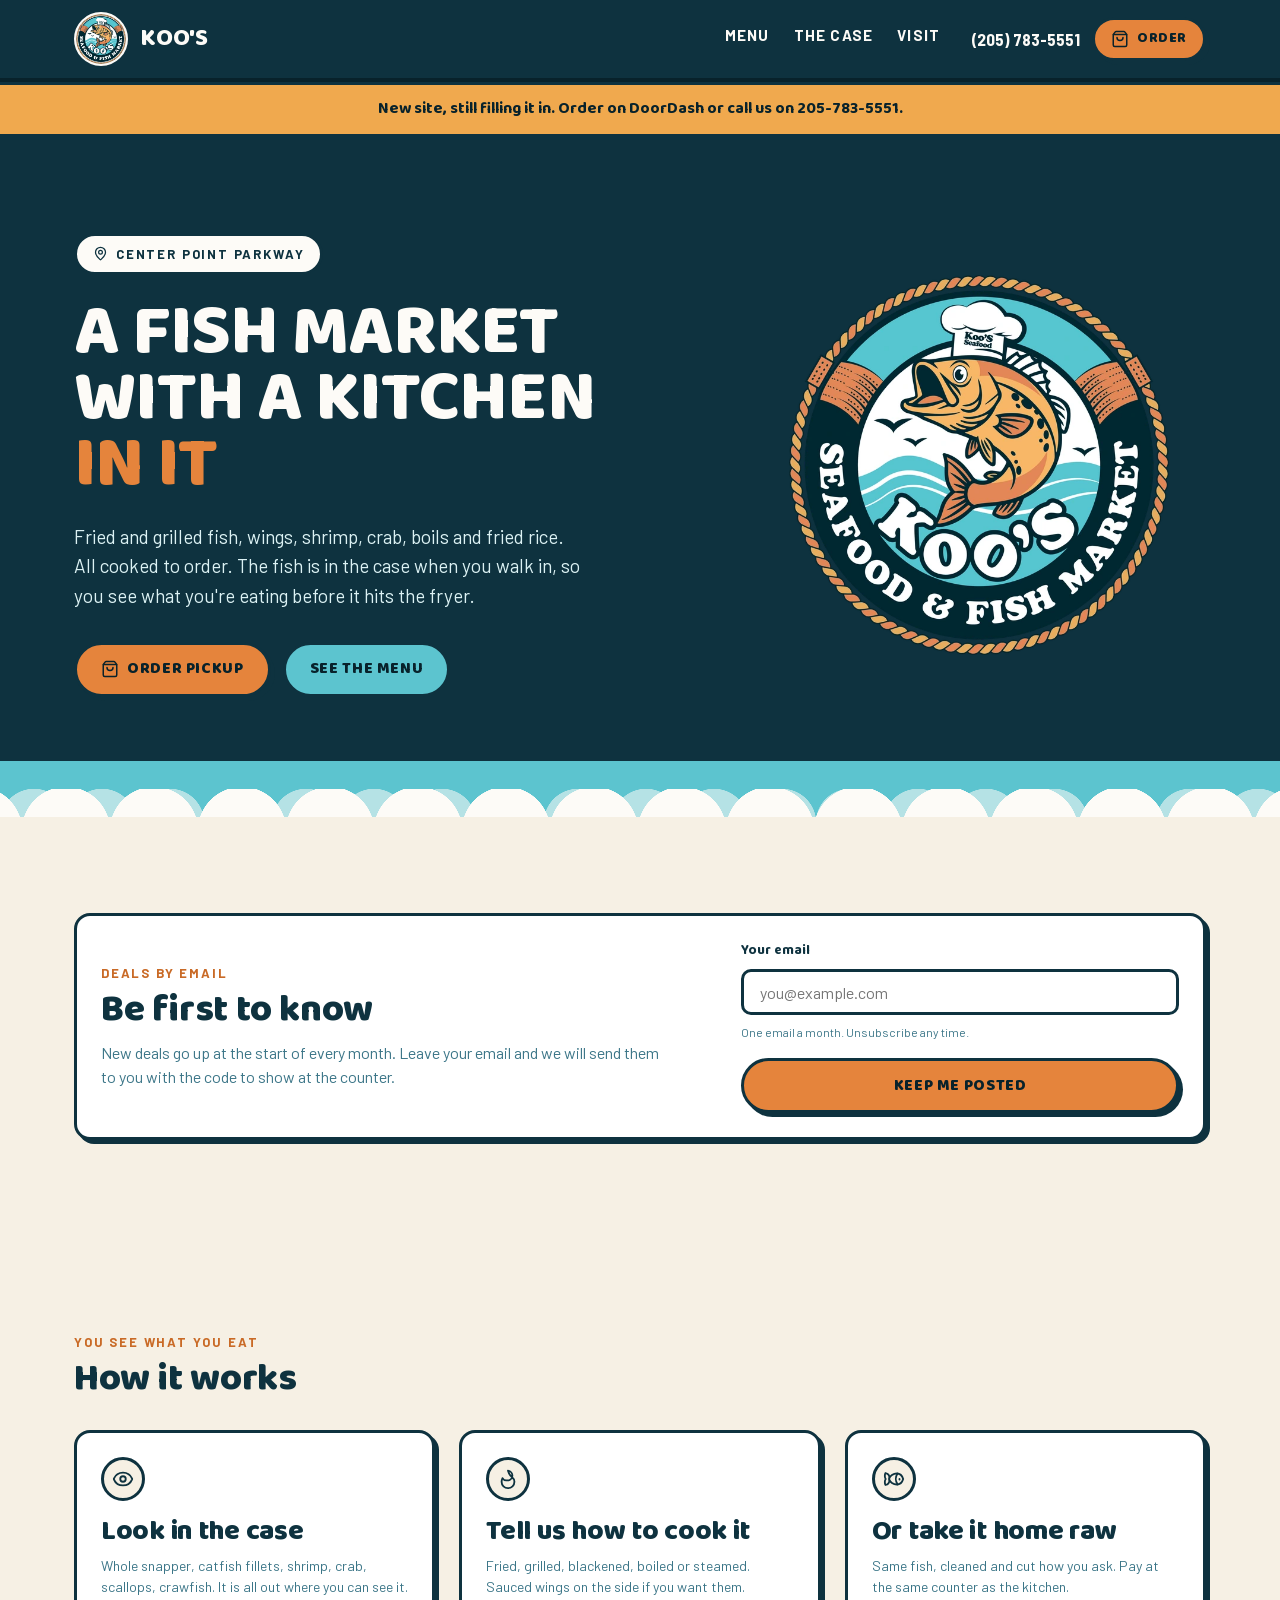
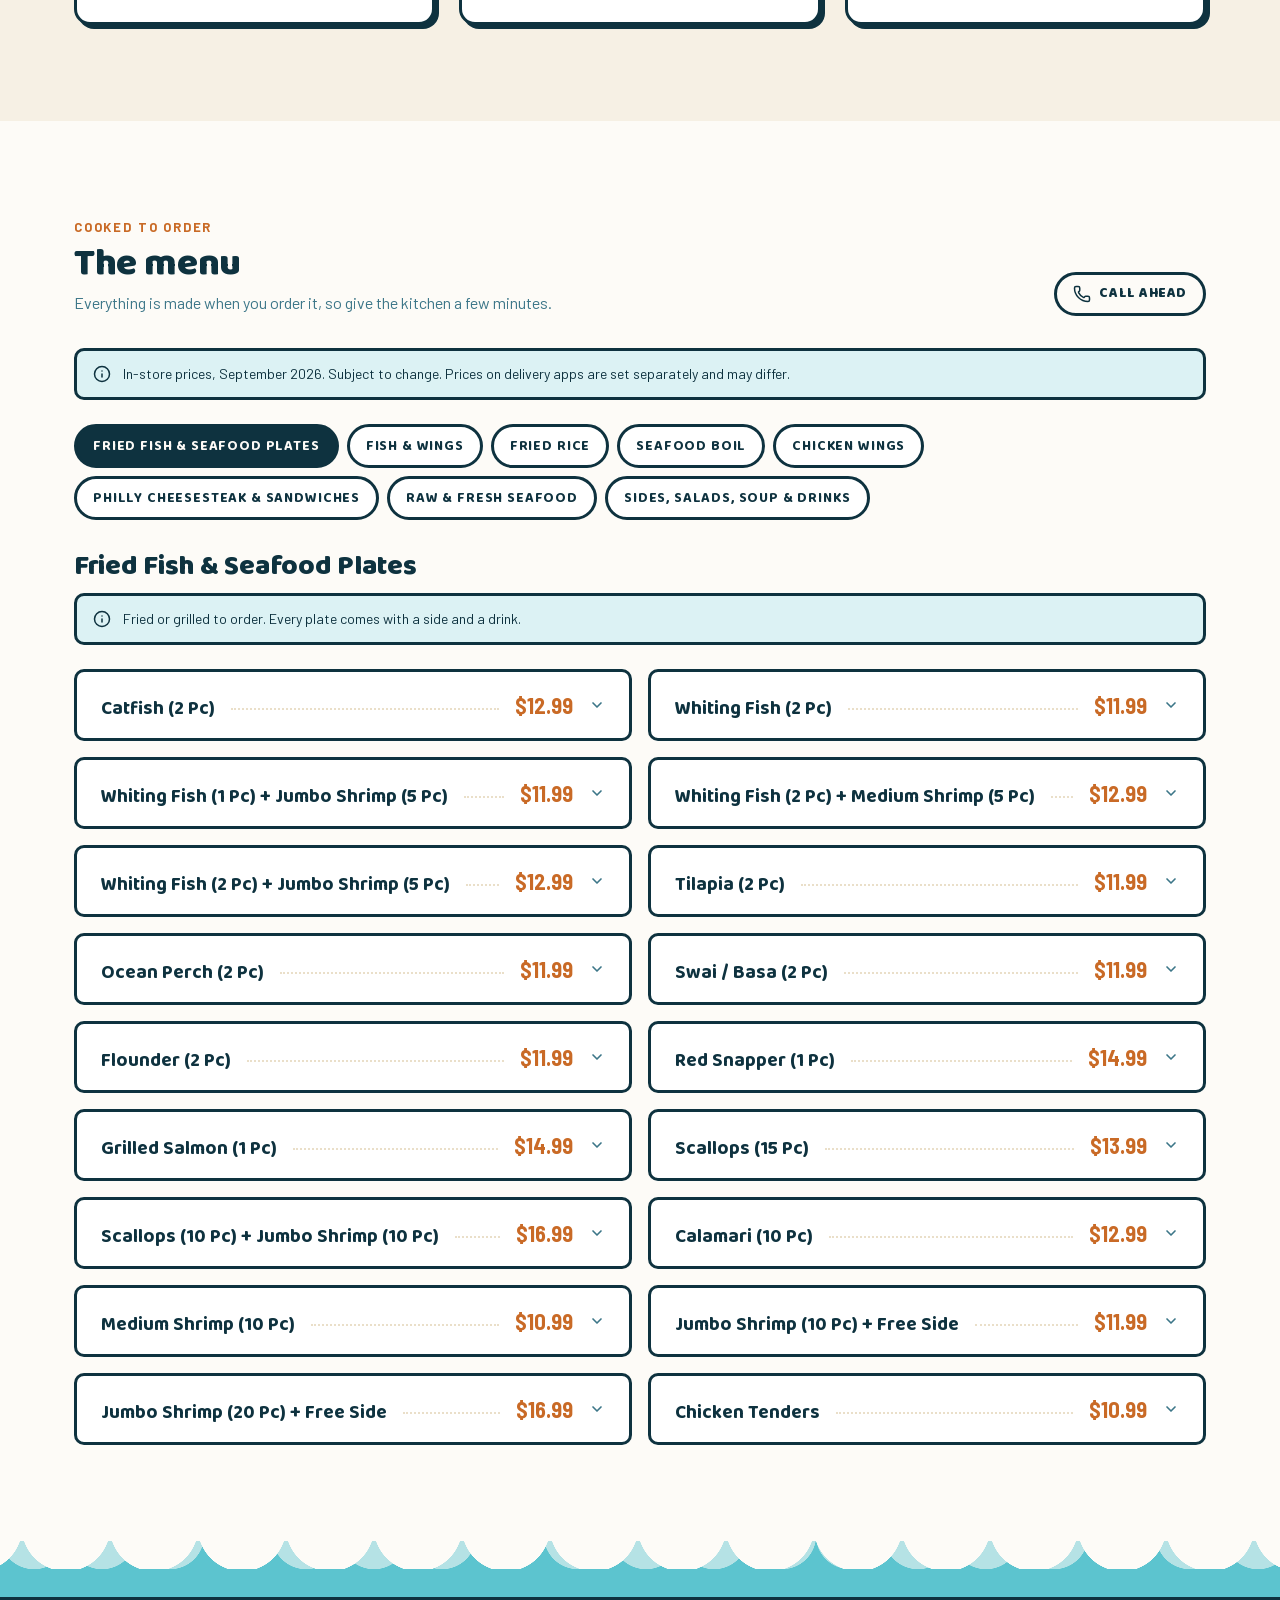
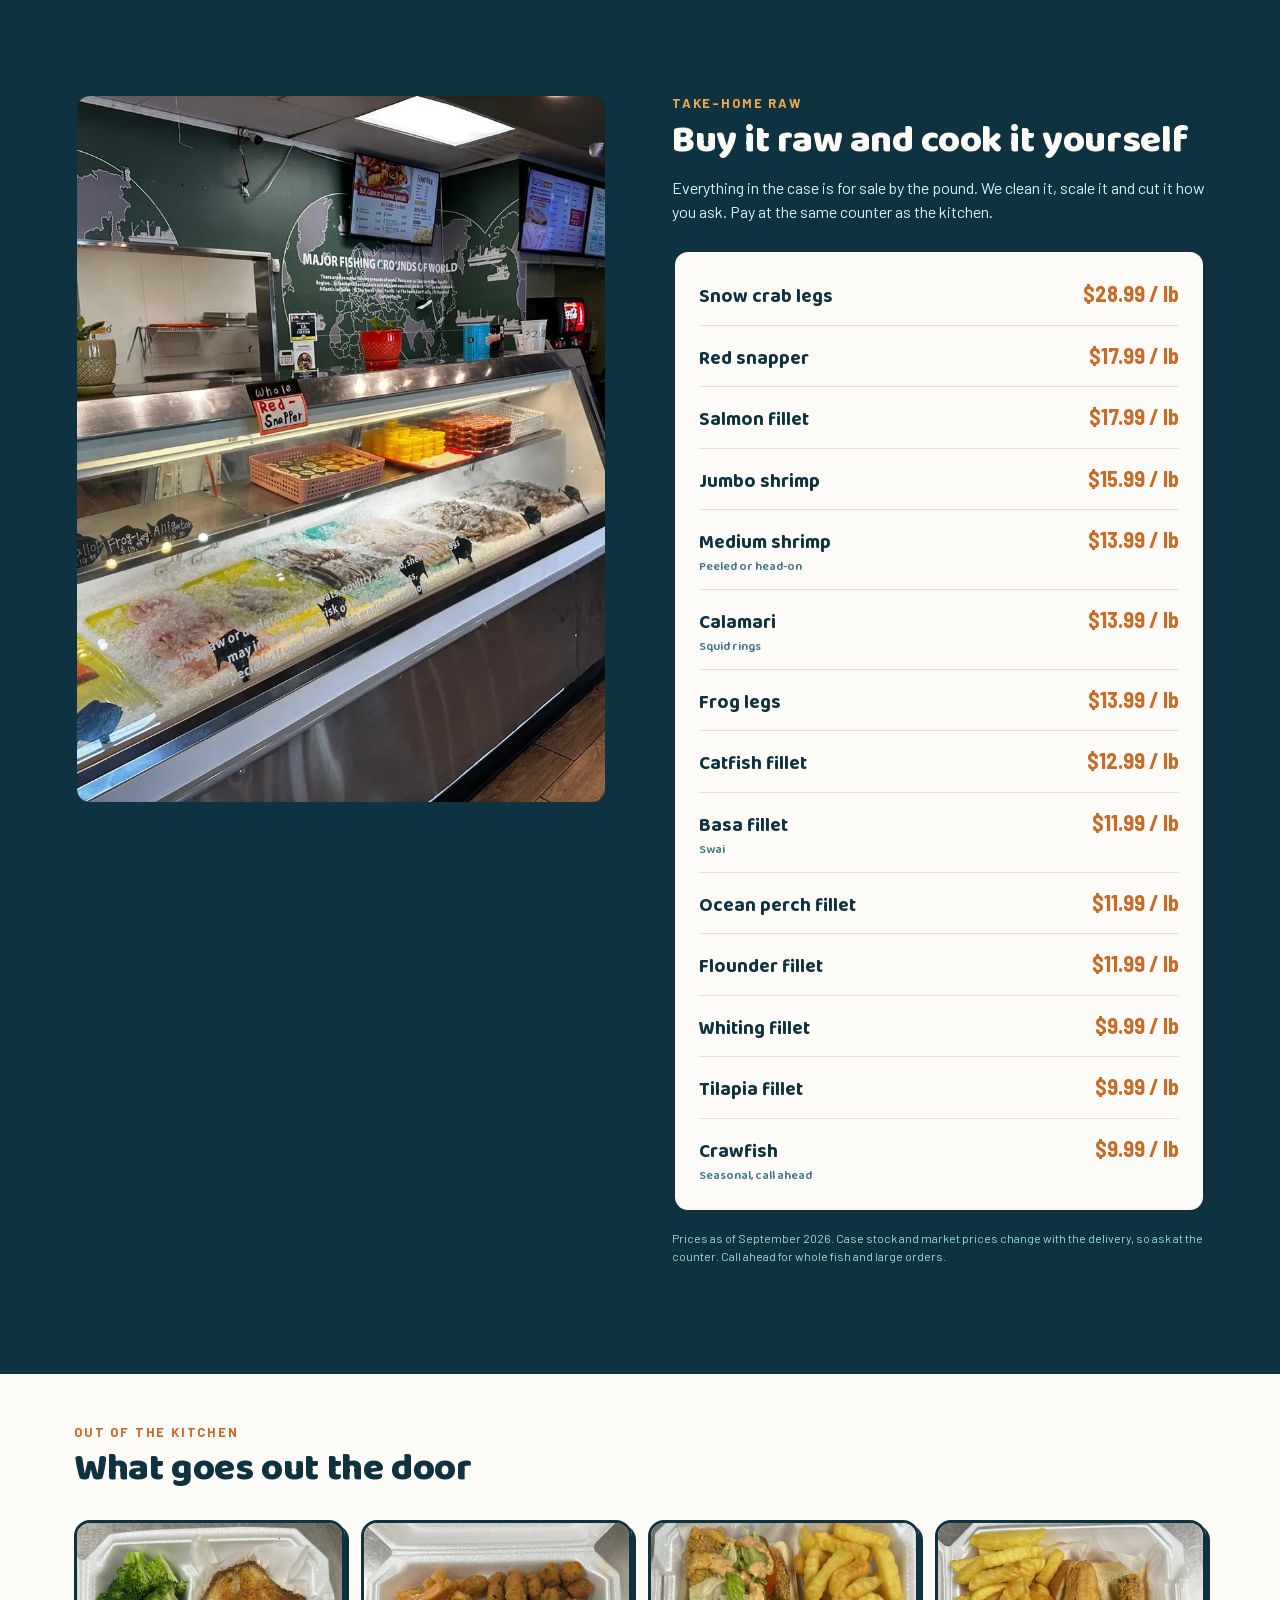
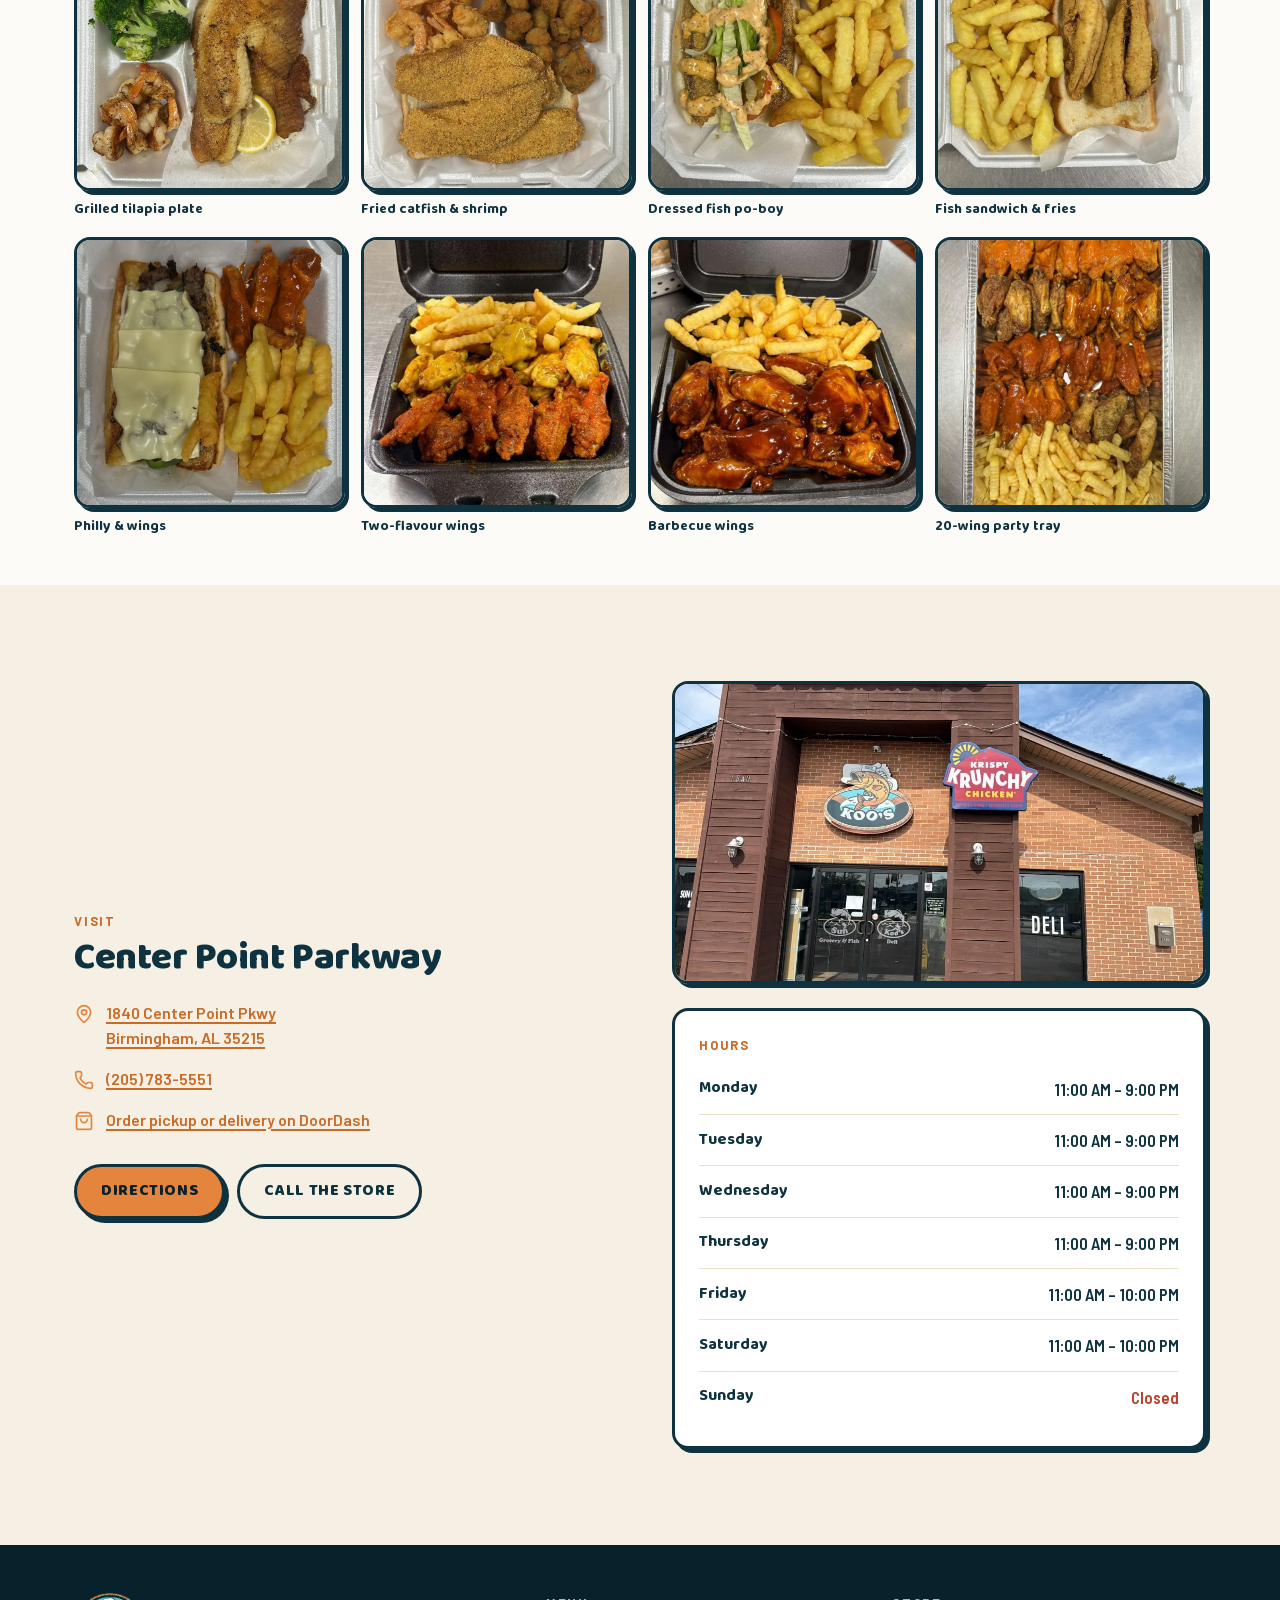
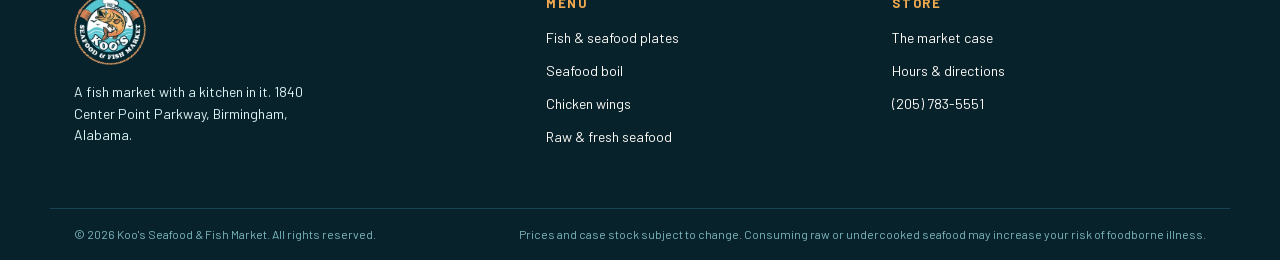
==== index.html @ 13c4f10d "Add files via upload" ====
<!DOCTYPE html>
<html lang="en">
<head>
<meta charset="utf-8">
<meta name="viewport" content="width=device-width, initial-scale=1">
<title>Koo's Seafood &amp; Fish Market | Birmingham, AL</title>
<meta name="description" content="A fish market with a kitchen in it. Fresh fish, shrimp, crab and wings at 1840 Center Point Pkwy, Birmingham. Buy it raw from the case or have us cook it.">
<link rel="icon" href="img/logo_64.webp">
<meta property="og:title" content="Koo's Seafood &amp; Fish Market">
<meta property="og:description" content="A fish market with a kitchen in it. Center Point Parkway, Birmingham.">
<meta property="og:type" content="restaurant">
<meta property="og:url" content="https://koosseafood.com/">
<link rel="canonical" href="https://koosseafood.com/">

<link rel="stylesheet" href="styles.css?v=307fb8e5">

</head>
<body>


<a class="skip-link" href="#main">Skip to content</a>

<!-- ====================== NAV ====================== -->
<header class="nav">
  <div class="nav__inner">
    <a class="brand" href="#top">
      <img src="img/logo_192.webp" alt="Koo's Seafood and Fish Market">
      <span class="brand__name">Koo's</span>
    </a>
    <nav class="nav__links" aria-label="Main">
      <a href="#deals">Deals</a>
      <a href="#menu">Menu</a>
      <a href="#case">The Case</a>
      <a href="#visit">Visit</a>
    </nav>
    <div class="nav__cta">
      <a class="nav__phone" href="tel:+12057835551">(205) 783-5551</a>
      <a class="btn btn--primary btn--sm" href="https://www.doordash.com/store/koo's-fish-market-birmingham-36207447/80576546/" target="_blank" rel="noopener">
        <svg xmlns="http://www.w3.org/2000/svg" viewBox="0 0 24 24" fill="none" stroke="currentColor" stroke-width="2" stroke-linecap="round" stroke-linejoin="round" aria-hidden="true"><path d="M16 10a4 4 0 0 1-8 0"/><path d="M3.103 6.034h17.794"/><path d="M3.4 5.467a2 2 0 0 0-.4 1.2V20a2 2 0 0 0 2 2h14a2 2 0 0 0 2-2V6.667a2 2 0 0 0-.4-1.2l-2-2.667A2 2 0 0 0 17 2H7a2 2 0 0 0-1.6.8z"/></svg> Order
      </a>
    </div>
  </div>
</header>

<!-- ====================== PROMO STRIP ====================== -->
<div class="promo-strip" id="promoStrip" hidden>
  <div class="promo-strip__inner">
    <span id="promoStripText"></span>
    <a href="#deals">See all deals &rarr;</a>
  </div>
</div>

<main id="main">
<a id="top"></a>

<!-- ====================== HERO ====================== -->
<section class="hero">
  <div class="hero__inner">
    <div>
      <a class="pin" href="https://maps.google.com/?q=1840+Center+Point+Pkwy,+Birmingham,+AL+35215" target="_blank" rel="noopener">
        <svg xmlns="http://www.w3.org/2000/svg" viewBox="0 0 24 24" fill="none" stroke="currentColor" stroke-width="2" stroke-linecap="round" stroke-linejoin="round" aria-hidden="true"><path d="M20 10c0 4.993-5.539 10.193-7.399 11.799a1 1 0 0 1-1.202 0C9.539 20.193 4 14.993 4 10a8 8 0 0 1 16 0"/><circle cx="12" cy="10" r="3"/></svg> Center Point Parkway
      </a>
      <h1>A fish market<br>with a kitchen<br><span class="accent">in it</span></h1>
      <p class="lede">Fried and grilled fish, wings, shrimp, crab, boils and fried rice. All cooked to order. The fish is in the case when you walk in, so you see what you're eating before it hits the fryer.</p>
      <div class="hero__actions">
        <a class="btn btn--primary" href="https://www.doordash.com/store/koo's-fish-market-birmingham-36207447/80576546/" target="_blank" rel="noopener"><svg xmlns="http://www.w3.org/2000/svg" viewBox="0 0 24 24" fill="none" stroke="currentColor" stroke-width="2" stroke-linecap="round" stroke-linejoin="round" aria-hidden="true"><path d="M16 10a4 4 0 0 1-8 0"/><path d="M3.103 6.034h17.794"/><path d="M3.4 5.467a2 2 0 0 0-.4 1.2V20a2 2 0 0 0 2 2h14a2 2 0 0 0 2-2V6.667a2 2 0 0 0-.4-1.2l-2-2.667A2 2 0 0 0 17 2H7a2 2 0 0 0-1.6.8z"/></svg> Order pickup</a>
        <a class="btn btn--secondary" href="#menu">See the menu</a>
      </div>
    </div>
    <img class="hero__badge" src="img/logo_640.webp" alt="Koo's Seafood and Fish Market badge">
  </div>
</section>

<div class="waveband waveband--teal" aria-hidden="true"><div class="waveband__back"></div><div class="waveband__front"></div></div>

<!-- ====================== DEALS ====================== -->
<section class="section" id="deals">
  <div class="wrap">
    <div class="section-head">
      <div>
        <p class="eyebrow">This month at Koo's</p>
        <h2>Deals on right now</h2>
        <p>Claim a deal here, show the code at the counter. New ones go up at the start of every month.</p>
      </div>
      <a class="btn btn--ghost btn--sm" href="https://www.doordash.com/store/koo's-fish-market-birmingham-36207447/80576546/" target="_blank" rel="noopener">Order on DoorDash</a>
    </div>
    <div class="promos" id="promoGrid"></div>
  </div>
</section>

<!-- ====================== SIGN-UP ======================
     Standalone email capture. Independent of whether any deal is running,
     so the list keeps growing in months with nothing on offer. Posts to the
     same MailerLite form as the claim dialog.
-->
<section class="section section--shell" id="signup">
  <div class="wrap">
    <div class="card card--decal signup">
      <div>
        <p class="eyebrow">Deals by email</p>
        <h2 class="signup__title">Be first to know</h2>
        <p class="signup__lede">New deals go up at the start of every month. Leave your email and we will send them to you with the code to show at the counter.</p>
      </div>
      <div class="signup__side">
        <form id="signupForm">
          <div class="field">
            <label for="signupEmail">Your email</label>
            <input id="signupEmail" name="email" type="email" required autocomplete="email" placeholder="you@example.com">
            <span class="hint">One email a month. Unsubscribe any time.</span>
          </div>
          <button class="btn btn--primary btn--block" type="submit" id="signupSubmit" style="margin-top:var(--space-4)">Keep me posted</button>
        </form>
        <div id="signupDone" hidden>
          <p class="eyebrow" style="margin:0 0 var(--space-2)"><svg xmlns="http://www.w3.org/2000/svg" viewBox="0 0 24 24" fill="none" stroke="currentColor" stroke-width="2" stroke-linecap="round" stroke-linejoin="round" aria-hidden="true"><path d="M20 6 9 17l-5-5"/></svg> You are on the list</p>
          <p class="signup__lede" style="margin:0">We will email you when next month's deals go up.</p>
        </div>
      </div>
    </div>
  </div>
</section>

<!-- ====================== HOW IT WORKS ====================== -->
<section class="section section--shell">
  <div class="wrap">
    <div class="section-head">
      <div>
        <p class="eyebrow">You see what you eat</p>
        <h2>How it works</h2>
      </div>
    </div>
    <div class="grid-3">
      <div class="card card--decal step">
        <div class="step__icon"><svg xmlns="http://www.w3.org/2000/svg" viewBox="0 0 24 24" fill="none" stroke="currentColor" stroke-width="2" stroke-linecap="round" stroke-linejoin="round" aria-hidden="true"><path d="M2.062 12.348a1 1 0 0 1 0-.696 10.75 10.75 0 0 1 19.876 0 1 1 0 0 1 0 .696 10.75 10.75 0 0 1-19.876 0"/><circle cx="12" cy="12" r="3"/></svg></div>
        <h3>Look in the case</h3>
        <p>Whole snapper, catfish fillets, shrimp, crab, scallops, crawfish. It is all out where you can see it.</p>
      </div>
      <div class="card card--decal step">
        <div class="step__icon"><svg xmlns="http://www.w3.org/2000/svg" viewBox="0 0 24 24" fill="none" stroke="currentColor" stroke-width="2" stroke-linecap="round" stroke-linejoin="round" aria-hidden="true"><path d="M12 3q1 4 4 6.5t3 5.5a1 1 0 0 1-14 0 10 10 0 0 1 1-4 5 5 0 0 0 5 2.5A5 5 0 0 0 12 3"/></svg></div>
        <h3>Tell us how to cook it</h3>
        <p>Fried, grilled, blackened, boiled or steamed. Sauced wings on the side if you want them.</p>
      </div>
      <div class="card card--decal step">
        <div class="step__icon"><svg xmlns="http://www.w3.org/2000/svg" viewBox="0 0 24 24" fill="none" stroke="currentColor" stroke-width="2" stroke-linecap="round" stroke-linejoin="round" aria-hidden="true"><path d="M6.5 12c.94-3.46 4.94-6 8.5-6 3.56 0 6.06 2.54 7 6-.94 3.47-3.44 6-7 6s-7.56-2.53-8.5-6"/><path d="M18 12v.5"/><path d="M16 17.93a9.8 9.8 0 0 1 0-11.86"/><path d="M7 10.67C7 8 5.58 5.97 2.73 5.5c-1 1.5-1 5 .23 6.5-1.24 1.5-1.24 5-.23 6.5C5.58 18.03 7 16 7 13.33"/></svg></div>
        <h3>Or take it home raw</h3>
        <p>Same fish, cleaned and cut how you ask. Pay at the same counter as the kitchen.</p>
      </div>
    </div>
  </div>
</section>

<!-- ====================== MENU ====================== -->
<section class="section" id="menu">
  <div class="wrap">
    <div class="section-head">
      <div>
        <p class="eyebrow">Cooked to order</p>
        <h2>The menu</h2>
        <p>Everything is made when you order it, so give the kitchen a few minutes.</p>
      </div>
      <a class="btn btn--ghost btn--sm" href="tel:+12057835551"><svg xmlns="http://www.w3.org/2000/svg" viewBox="0 0 24 24" fill="none" stroke="currentColor" stroke-width="2" stroke-linecap="round" stroke-linejoin="round" aria-hidden="true"><path d="M13.832 16.568a1 1 0 0 0 1.213-.303l.355-.465A2 2 0 0 1 17 15h3a2 2 0 0 1 2 2v3a2 2 0 0 1-2 2A18 18 0 0 1 2 4a2 2 0 0 1 2-2h3a2 2 0 0 1 2 2v3a2 2 0 0 1-.8 1.6l-.468.351a1 1 0 0 0-.292 1.233 14 14 0 0 0 6.392 6.384"/></svg> Call ahead</a>
    </div>

    <div class="menu-note" style="margin-bottom:var(--space-5)">
      <svg xmlns="http://www.w3.org/2000/svg" viewBox="0 0 24 24" fill="none" stroke="currentColor" stroke-width="2" stroke-linecap="round" stroke-linejoin="round" aria-hidden="true"><circle cx="12" cy="12" r="10"/><path d="M12 16v-4"/><path d="M12 8h.01"/></svg><span>In-store prices, September 2026. Subject to change. Prices on delivery apps are set separately and may differ.</span>
    </div>

    <div class="tabs" role="tablist" aria-label="Menu sections" id="menuTabs"></div>
    <div id="menuPanel"></div>
  </div>
</section>

<div class="waveband waveband--teal waveband--flip" aria-hidden="true"><div class="waveband__back"></div><div class="waveband__front"></div></div>

<!-- ====================== THE CASE ====================== -->
<section class="section section--dark" id="case">
  <div class="wrap">
    <div class="split">
      <div class="photo photo--tall">
        <img src="img/case.webp" alt="The fresh fish case at Koo's, stocked with fillets, shrimp and shellfish on ice">
      </div>
      <div>
        <p class="eyebrow">Take-home raw</p>
        <h2 style="font-size:var(--size-display-m);line-height:var(--lh-display-m);margin-bottom:var(--space-4)">Buy it raw and cook it yourself</h2>
        <p style="color:var(--teal-100);margin:0 0 var(--space-5);max-width:var(--measure)">Everything in the case is for sale by the pound. We clean it, scale it and cut it how you ask. Pay at the same counter as the kitchen.</p>
        <div class="card" style="background:var(--cream-50)">
          <div class="case-list" id="caseList"></div>
        </div>
        <p style="color:var(--teal-300);font-size:var(--size-caption);margin-top:var(--space-4)">Prices as of September 2026. Case stock and market prices change with the delivery, so ask at the counter. Call ahead for whole fish and large orders.</p>
      </div>
    </div>
  </div>
</section>

<!-- ====================== GALLERY ====================== -->
<section class="section section--tight">
  <div class="wrap">
    <div class="section-head">
      <div>
        <p class="eyebrow">Out of the kitchen</p>
        <h2>What goes out the door</h2>
      </div>
    </div>
    <div class="gallery">
      <figure><div class="photo"><img src="img/plate_grilled.webp" alt="Grilled tilapia over rice with peppered shrimp and broccoli" loading="lazy"></div><figcaption>Grilled tilapia plate</figcaption></figure>
      <figure><div class="photo"><img src="img/platter_fried.webp" alt="Fried catfish with fried shrimp and fried okra" loading="lazy"></div><figcaption>Fried catfish &amp; shrimp</figcaption></figure>
      <figure><div class="photo"><img src="img/poboy_dressed.webp" alt="A dressed fish po-boy with lettuce, tomato and remoulade, with fries" loading="lazy"></div><figcaption>Dressed fish po-boy</figcaption></figure>
      <figure><div class="photo"><img src="img/fish_sandwich.webp" alt="Fried fish sandwich on white bread with crinkle fries" loading="lazy"></div><figcaption>Fish sandwich &amp; fries</figcaption></figure>
      <figure><div class="photo"><img src="img/philly_wings.webp" alt="Philly cheesesteak with buffalo wings and fries" loading="lazy"></div><figcaption>Philly &amp; wings</figcaption></figure>
      <figure><div class="photo"><img src="img/wings_mix.webp" alt="Wings in two flavours with crinkle fries" loading="lazy"></div><figcaption>Two-flavour wings</figcaption></figure>
      <figure><div class="photo"><img src="img/wings_bbq.webp" alt="Barbecue sauced wings with crinkle fries" loading="lazy"></div><figcaption>Barbecue wings</figcaption></figure>
      <figure><div class="photo"><img src="img/tray.webp" alt="A party tray of wings in four flavours with fries" loading="lazy"></div><figcaption>20-wing party tray</figcaption></figure>
    </div>
  </div>
</section>

<!-- ====================== VISIT ====================== -->
<section class="section section--shell" id="visit">
  <div class="wrap">
    <div class="split">
      <div>
        <p class="eyebrow">Visit</p>
        <h2 style="font-size:var(--size-display-m);line-height:var(--lh-display-m);margin-bottom:var(--space-5)">Center Point Parkway</h2>
        <ul class="info-list">
          <li><svg xmlns="http://www.w3.org/2000/svg" viewBox="0 0 24 24" fill="none" stroke="currentColor" stroke-width="2" stroke-linecap="round" stroke-linejoin="round" aria-hidden="true"><path d="M20 10c0 4.993-5.539 10.193-7.399 11.799a1 1 0 0 1-1.202 0C9.539 20.193 4 14.993 4 10a8 8 0 0 1 16 0"/><circle cx="12" cy="10" r="3"/></svg><div><a href="https://maps.google.com/?q=1840+Center+Point+Pkwy,+Birmingham,+AL+35215" target="_blank" rel="noopener">1840 Center Point Pkwy<br>Birmingham, AL 35215</a></div></li>
          <li><svg xmlns="http://www.w3.org/2000/svg" viewBox="0 0 24 24" fill="none" stroke="currentColor" stroke-width="2" stroke-linecap="round" stroke-linejoin="round" aria-hidden="true"><path d="M13.832 16.568a1 1 0 0 0 1.213-.303l.355-.465A2 2 0 0 1 17 15h3a2 2 0 0 1 2 2v3a2 2 0 0 1-2 2A18 18 0 0 1 2 4a2 2 0 0 1 2-2h3a2 2 0 0 1 2 2v3a2 2 0 0 1-.8 1.6l-.468.351a1 1 0 0 0-.292 1.233 14 14 0 0 0 6.392 6.384"/></svg><div><a href="tel:+12057835551">(205) 783-5551</a></div></li>
          <li><svg xmlns="http://www.w3.org/2000/svg" viewBox="0 0 24 24" fill="none" stroke="currentColor" stroke-width="2" stroke-linecap="round" stroke-linejoin="round" aria-hidden="true"><path d="M16 10a4 4 0 0 1-8 0"/><path d="M3.103 6.034h17.794"/><path d="M3.4 5.467a2 2 0 0 0-.4 1.2V20a2 2 0 0 0 2 2h14a2 2 0 0 0 2-2V6.667a2 2 0 0 0-.4-1.2l-2-2.667A2 2 0 0 0 17 2H7a2 2 0 0 0-1.6.8z"/></svg><div><a href="https://www.doordash.com/store/koo's-fish-market-birmingham-36207447/80576546/" target="_blank" rel="noopener">Order pickup or delivery on DoorDash</a></div></li>
        </ul>
        <div class="hero__actions" style="margin-top:var(--space-6)">
          <a class="btn btn--primary" href="https://maps.google.com/?q=1840+Center+Point+Pkwy,+Birmingham,+AL+35215" target="_blank" rel="noopener">Directions</a>
          <a class="btn btn--ghost" href="tel:+12057835551">Call the store</a>
        </div>
      </div>
      <div style="display:grid;gap:var(--space-5)">
        <div class="photo"><img src="img/exterior.webp" alt="The front of Koo's Seafood and Fish Market at 1840 Center Point Parkway"></div>
        <div class="card card--decal">
          <p class="eyebrow">Hours</p>
          <table class="hours" id="hoursTable"></table>
        </div>
      </div>
    </div>
  </div>
</section>

<!-- ====================== FOOTER ====================== -->
<footer class="footer">
  <div class="footer__inner">
    <div>
      <img class="mark" src="img/logo_192.webp" alt="">
      <p>A fish market with a kitchen in it. 1840 Center Point Parkway, Birmingham, Alabama.</p>
    </div>
    <div>
      <h4>Menu</h4>
      <ul>
        <li><a href="#menu">Fish &amp; seafood plates</a></li>
        <li><a href="#menu">Seafood boil</a></li>
        <li><a href="#menu">Chicken wings</a></li>
        <li><a href="#menu">Raw &amp; fresh seafood</a></li>
      </ul>
    </div>
    <div>
      <h4>Store</h4>
      <ul>
        <li><a href="#case">The market case</a></li>
        <li><a href="#deals">This month's deals</a></li>
        <li><a href="#visit">Hours &amp; directions</a></li>
        <li><a href="tel:+12057835551">(205) 783-5551</a></li>
      </ul>
    </div>
  </div>
  <div class="footer__legal">
    <span>&copy; <span id="year"></span> Koo's Seafood &amp; Fish Market. All rights reserved.</span>
    <span>Prices and case stock subject to change. Consuming raw or undercooked seafood may increase your risk of foodborne illness.</span>
  </div>
</footer>
</main>

<!-- ====================== CLAIM DIALOG ====================== -->
<dialog class="claim" id="claimDialog">
  <div class="claim__head">
    <div>
      <h3 id="claimTitle">Claim this deal</h3>
      <p id="claimSub"></p>
    </div>
    <button class="claim__close" type="button" id="claimClose" aria-label="Close"><svg xmlns="http://www.w3.org/2000/svg" viewBox="0 0 24 24" fill="none" stroke="currentColor" stroke-width="2" stroke-linecap="round" stroke-linejoin="round" aria-hidden="true"><path d="M18 6 6 18"/><path d="m6 6 12 12"/></svg></button>
  </div>

  <form id="claimForm">
    <div class="claim__body">
      <div class="field">
        <label for="claimEmail">Your email</label>
        <input id="claimEmail" name="email" type="email" required placeholder="you@example.com" autocomplete="email">
        <span class="hint">We email you the code and let you know when next month's deals go up. Unsubscribe any time.</span>
      </div>
      <button class="btn btn--primary btn--block" type="submit" id="claimSubmit">Get the code</button>
    </div>
  </form>

  <div class="claim__body" id="claimDone" hidden>
    <p class="eyebrow" style="margin:0">Show this at the counter</p>
    <div class="claim__code" id="claimCode"></div>
    <p id="claimDoneNote" style="margin:0;font-size:var(--size-body-s);color:var(--text-muted)"></p>
    <button class="btn btn--dark btn--block" type="button" id="claimDoneClose">Done</button>
  </div>
</dialog>

<div class="toast" id="toast" hidden role="status"><svg xmlns="http://www.w3.org/2000/svg" viewBox="0 0 24 24" fill="none" stroke="currentColor" stroke-width="2" stroke-linecap="round" stroke-linejoin="round" aria-hidden="true"><path d="M20 6 9 17l-5-5"/></svg> <span id="toastText"></span></div>

<!-- ==========================================================================
     CONTENT. This is the only part anyone needs to edit month to month.
     At launch this moves into a small admin screen so nobody touches code.
     ========================================================================== -->
<script>
const KOOS = {

  /* ---- SIGN-UP ---------------------------------------------------------
     monthlyCode  the code staff accept at the counter this month.
     listFormUrl  the MailerLite embedded-form action URL. Leave "" and the
                  page still works: the code shows on screen, nothing is sent.
  --------------------------------------------------------------------- */
  monthlyCode: "KOOS-SEPT",
  listFormUrl: "https://assets.mailerlite.com/jsonp/2631789/forms/198432577554483123/subscribe",

  /* ---- TOP STRIP -------------------------------------------------------
     Shown across the top of the page when there are no live deals.
     Set to "" to show nothing. When deals ARE running, the first deal
     takes this space over automatically and this line is ignored.
  --------------------------------------------------------------------- */
  notice: "New site, still filling it in. Order on DoorDash or call us on 205-783-5551.",


  /* ---- HOURS. Edit the times, keep the shape. ------------------------- */
  hours: [
    ["Monday",    "11:00 AM – 9:00 PM"],
    ["Tuesday",   "11:00 AM – 9:00 PM"],
    ["Wednesday", "11:00 AM – 9:00 PM"],
    ["Thursday",  "11:00 AM – 9:00 PM"],
    ["Friday",    "11:00 AM – 10:00 PM"],
    ["Saturday",  "11:00 AM – 10:00 PM"],
    ["Sunday",    "Closed"]
  ],

  /* ---- PROMOTIONS -----------------------------------------------------
     This is the monthly job. Each deal has: photo, title, blurb,
     was-price, now-price, an end date, and whether claiming is on.
     Delete a deal or set `until` to a past date and it drops off the site.

     EMPTY ON PURPOSE. The sample deals were removed on 2026-09-12 before the
     site was linked from Google Business Profile, so nobody arrives at the
     counter asking for a price that was never real.

     With this list empty the whole Deals section disappears, the nav and
     footer links to it disappear, and the top strip shows `notice` instead.
     Paste a real deal in using the shape below and everything comes back.

       {
         title:     "20-wing party tray",
         blurb:     "Four flavors, big fries, ranch and celery.",
         image:     "img/tray.webp",      // see the image list in build_dist.py
         wasPrice:  "$32.99",
         nowPrice:  "$26.99",
         until:     "2026-09-30",        // YYYY-MM-DD, drops off after this
         flag:      "Save $6",
         claimable: true                 // false = no email capture, just shown
       }
  --------------------------------------------------------------------- */
  promos: [],

  /* ---- THE MARKET CASE ------------------------------------------------ */
  /* In-store prices, September 2026. Highest first, same order as the board.
     Optional `note` prints in small type under the name, for anything not
     always in the case. */
  caseItems: [
    { name: "Snow crab legs",  price: "$28.99 / lb" },
    { name: "Red snapper",     price: "$17.99 / lb" },
    { name: "Salmon fillet",   price: "$17.99 / lb" },
    { name: "Jumbo shrimp",    price: "$15.99 / lb" },
    { name: "Medium shrimp",   price: "$13.99 / lb", note: "Peeled or head-on" },
    { name: "Calamari",        price: "$13.99 / lb", note: "Squid rings" },
    { name: "Frog legs",       price: "$13.99 / lb" },
    { name: "Catfish fillet",  price: "$12.99 / lb" },
    { name: "Basa fillet",     price: "$11.99 / lb", note: "Swai" },
    { name: "Ocean perch fillet", price: "$11.99 / lb" },
    { name: "Flounder fillet", price: "$11.99 / lb" },
    { name: "Whiting fillet",  price: "$9.99 / lb" },
    { name: "Tilapia fillet",  price: "$9.99 / lb" },
    { name: "Crawfish",        price: "$9.99 / lb", note: "Seasonal, call ahead" }
  ],

  /* ---- MENU -----------------------------------------------------------
     Categories match the boards over your counter.
     "$—" means the price is still to come.
  --------------------------------------------------------------------- */
  /* NOTE: "Koo's Specials" is not on the September 2026 in-store price list,
     so it is not shown. Send its in-store prices and it goes back in. */
  menu: [
    { id: "plates", label: "Fried Fish & Seafood Plates",
      note: "Fried or grilled to order. Every plate comes with a side and a drink.",
      items: [
        { name: "Catfish (2 Pc)", price: "$12.99", desc: "Two catfish fillets, fried golden or grilled to order. Served with a side and a drink." },
        { name: "Whiting Fish (2 Pc)", price: "$11.99", desc: "Two whiting fillets, light and flaky, fried or grilled. Served with a side and a drink." },
        { name: "Whiting Fish (1 Pc) + Jumbo Shrimp (5 Pc)", price: "$11.99", desc: "One whiting fillet and five jumbo shrimp. Served with a side and a drink." },
        { name: "Whiting Fish (2 Pc) + Medium Shrimp (5 Pc)", price: "$12.99", desc: "Two whiting fillets and five medium shrimp. Served with a side and a drink." },
        { name: "Whiting Fish (2 Pc) + Jumbo Shrimp (5 Pc)", price: "$12.99", desc: "Two whiting fillets and five jumbo shrimp. Served with a side and a drink." },
        { name: "Tilapia (2 Pc)", price: "$11.99", desc: "Two mild tilapia fillets, fried or grilled to order. Served with a side and a drink." },
        { name: "Ocean Perch (2 Pc)", price: "$11.99", desc: "Two ocean perch fillets, firm and slightly sweet, fried or grilled. Served with a side and a drink." },
        { name: "Swai / Basa (2 Pc)", price: "$11.99", desc: "Two swai fillets, mild and tender, fried or grilled. Served with a side and a drink." },
        { name: "Flounder (2 Pc)", price: "$11.99", desc: "Two flounder fillets, delicate and sweet, fried or grilled. Served with a side and a drink." },
        { name: "Red Snapper (1 Pc)", price: "$14.99", desc: "A red snapper fillet, firm and full flavored, fried or grilled to order. Served with a side and a drink." },
        { name: "Grilled Salmon (1 Pc)", price: "$14.99", desc: "A salmon fillet, seasoned and grilled to order. Served with a side and a drink." },
        { name: "Scallops (15 Pc)", price: "$13.99", desc: "Fifteen scallops, fried or grilled to order. Served with a side and a drink." },
        { name: "Scallops (10 Pc) + Jumbo Shrimp (10 Pc)", price: "$16.99", desc: "Ten scallops and ten jumbo shrimp on one plate. Served with a side and a drink." },
        { name: "Calamari (10 Pc)", price: "$12.99", desc: "Ten pieces of calamari, fried crisp. Served with a side and a drink." },
        { name: "Medium Shrimp (10 Pc)", price: "$10.99", desc: "Ten medium shrimp, fried or grilled to order. Served with a side and a drink." },
        { name: "Jumbo Shrimp (10 Pc) + Free Side", price: "$11.99", desc: "Ten jumbo shrimp, fried or grilled, with a free side and a drink." },
        { name: "Jumbo Shrimp (20 Pc) + Free Side", price: "$16.99", desc: "Twenty jumbo shrimp, fried or grilled, with a free side and a drink." },
        { name: "Chicken Tenders", price: "$10.99", desc: "Breaded chicken tenders, fried to order. Served with a side and a drink." },
      ] },
    { id: "fishwings", label: "Fish & Wings",
      note: "Southern fried fish and chicken wings on the same plate. Pick your fish, pick your wing flavor from twelve.",
      items: [
        { name: "Whiting Fish (1 Pc) + Wings (5 Pc)", price: "$11.99", desc: "One whiting fillet and five wings in your choice of flavor. Served with a drink." },
        { name: "Catfish (1 Pc) + Wings (5 Pc)", price: "$12.99", desc: "One catfish fillet and five wings in your choice of flavor. Served with a drink." },
        { name: "Whiting Fish (2 Pc) + Wings (5 Pc)", price: "$13.99", desc: "Two whiting fillets and five wings in your choice of flavor. Served with a drink." },
        { name: "Choice of Fish (2 Pc) + Wings (5 Pc)", price: "$14.99", desc: "Two fillets of your fish, whiting, tilapia, perch, flounder or swai, with five wings in the flavor you pick. Served with a drink." },
      ] },
    { id: "rice", label: "Fried Rice",
      note: "Wok-fried to order with egg and mixed vegetables. Add fried catfish or whiting on top.",
      items: [
        { name: "Vegetable Fried Rice", price: "$7.99", desc: "Rice wok-fried to order with egg and mixed vegetables." },
        { name: "Chicken Fried Rice", price: "$9.99", desc: "Chicken wok-fried to order with rice, egg and vegetables." },
        { name: "Beef Fried Rice", price: "$9.99", desc: "Beef wok-fried to order with rice, egg and vegetables." },
        { name: "Shrimp Fried Rice", price: "$10.99", desc: "Shrimp wok-fried to order with rice, egg and vegetables." },
        { name: "Veg Fried Rice + 1 Pc Catfish", price: "$12.99", desc: "Vegetable fried rice topped with a fried catfish fillet." },
        { name: "Veg Fried Rice + 2 Pcs Whiting", price: "$14.99", desc: "Vegetable fried rice topped with two fried whiting fillets." },
        { name: "Combo Fried Rice (Shrimp, Beef, Chicken, Veg)", price: "$16.99", desc: "Shrimp, beef, chicken and vegetables, all wok-fried into one rice." },
      ] },
    { id: "boil", label: "Seafood Boil",
      note: "Cajun boiled in our own stock: orange, lemon, lime, garlic and house spices.",
      items: [
        { name: "Medium Shrimp (10 Pc) + Corn & Potato", price: "$11.99", desc: "Ten medium shrimp, with corn on the cob and potato.", fresh: true },
        { name: "Cajun Mussels with Corn & Potato", price: "$12.99", desc: "Mussels in our stock with orange, lemon, lime and garlic. Corn and potato included.", fresh: true },
        { name: "Jumbo Shrimp (10 Pc) + Corn & Potato", price: "$13.99", desc: "Ten jumbo shrimp, with corn on the cob and potato.", fresh: true },
        { name: "Snow Crab (1 Pc) + Medium Shrimp (10 Pc)", price: "$24.99", desc: "A snow crab cluster and ten medium shrimp, with corn and potato.", fresh: true },
        { name: "Louisiana's Snack Platter", price: "$39.99", desc: "Ten crawfish, one snow crab leg, ten mussels, ten medium shrimp and sausage, with two corn and two potatoes.", fresh: true },
        { name: "Louisiana Snack Platter (Jumbo)", price: "$52.99", desc: "Fifteen crawfish, two snow crab legs, ten mussels, ten jumbo shrimp and sausage, with three corn and three potatoes.", badge: "Feeds a table", fresh: true },
      ] },
    { id: "wings", label: "Chicken Wings",
      note: "Six pieces to fifty. Twelve flavors from mild to mango habanero. All drums +$1.00, all flats +$1.60.",
      items: [
        { name: "Chicken Wings (6 Pc) Combo", price: "$8.99", desc: "Six wings tossed in your flavor, with a drink." },
        { name: "Chicken Wings (20 Pc)", price: "$16.99", desc: "Twenty wings in your choice of flavor." },
        { name: "Chicken Wings (30 Pc)", price: "$30.99", desc: "Thirty wings in your choice of flavor. Built for a group." },
        { name: "Chicken Wings (50 Pc)", price: "$54.99", desc: "Fifty wings in your choice of flavor. Party size.", badge: "Party size" },
      ] },
    { id: "sandwiches", label: "Philly Cheesesteak & Sandwiches",
      note: "Griddled cheesesteak with onions, peppers and a melted four-cheese blend. Louisiana po' boys too.",
      items: [
        { name: "Philly Steak", price: "$7.99", desc: "Griddled steak with onions, peppers and a melted four-cheese blend on a roll." },
        { name: "Philly Steak Combo", price: "$10.99", desc: "Our philly cheesesteak with fries and a drink." },
        { name: "Philly Steak + Wings (5 Pc)", price: "$12.99", desc: "Our philly cheesesteak with five wings in your choice of flavor." },
        { name: "Po' Boy Sandwich Combo, fries & drink", price: "$9.99", desc: "A Louisiana po' boy with your choice of shrimp, catfish, tilapia, whiting or perch. Fries and a drink included." },
      ] },
    { id: "raw", label: "Raw & Fresh Seafood",
      note: "The fish counter. Sold by the pound, cleaned and ready to cook.",
      items: [
        { name: "Whiting Fillet (1 lb)", price: "$9.99", desc: "Fresh whiting fillet by the pound. Cleaned and ready to cook." },
        { name: "Tilapia Fillet (1 lb)", price: "$9.99", desc: "Fresh tilapia fillet by the pound. Cleaned and ready to cook." },
        { name: "Crawfish (1 lb)", price: "$9.99", desc: "Crawfish by the pound, straight from the counter." },
        { name: "Basa (Swai) Fillet (1 lb)", price: "$11.99", desc: "Fresh swai fillet by the pound. Cleaned and ready to cook." },
        { name: "Ocean Perch Fillet (1 lb)", price: "$11.99", desc: "Fresh ocean perch fillet by the pound. Cleaned and ready to cook." },
        { name: "Flounder Fillet (1 lb)", price: "$11.99", desc: "Fresh flounder fillet by the pound. Cleaned and ready to cook." },
        { name: "Catfish Fillet (1 lb)", price: "$12.99", desc: "Fresh catfish fillet by the pound. Cleaned and ready to cook." },
        { name: "Medium Shrimp, peeled or head-on (1 lb)", price: "$13.99", desc: "Medium shrimp by the pound, peeled or head-on, your call." },
        { name: "Calamari, squid rings (1 lb)", price: "$13.99", desc: "Squid rings by the pound. Cleaned and ready to cook." },
        { name: "Frog Legs (1 lb)", price: "$13.99", desc: "Frog legs by the pound. Cleaned and ready to cook." },
        { name: "Jumbo Shrimp (1 lb)", price: "$15.99", desc: "Jumbo shrimp by the pound, straight from the counter." },
        { name: "Red Snapper (1 lb)", price: "$17.99", desc: "Fresh red snapper by the pound. Cleaned and ready to cook." },
        { name: "Salmon Fillet (1 lb)", price: "$17.99", desc: "Fresh salmon fillet by the pound. Cleaned and ready to cook." },
        { name: "Snow Crab Legs (1 lb)", price: "$28.99", desc: "Snow crab legs by the pound, straight from the counter." },
      ] },
    { id: "drinks", label: "Sides, Salads, Soup & Drinks",
      note: "Gumbo by the bowl, plus sides, salads and something cold to drink.",
      items: [
        { name: "Corn on the Cob", price: "$1.00", desc: "One cob of corn." },
        { name: "Fresh Potato", price: "$1.00", desc: "One boiled potato." },
        { name: "Egg Roll", price: "$1.00", desc: "One fried egg roll." },
        { name: "Drink", price: "$1.99", desc: "A cold fountain or bottled drink." },
        { name: "French Fries", price: "$2.50", desc: "A side of fries." },
        { name: "Hush Puppies (5 Pc)", price: "$2.99", desc: "Five golden hush puppies." },
        { name: "Broccoli", price: "$3.50", desc: "A side of steamed broccoli." },
        { name: "Coleslaw", price: "$3.50", desc: "A side of house coleslaw." },
        { name: "Fried Okra", price: "$3.50", desc: "A side of fried okra." },
        { name: "Pork Sausage", price: "$4.99", desc: "Grilled pork sausage." },
        { name: "Gumbo Soup", price: "$6.99", desc: "Okra, chicken, shrimp and sausage with bell pepper and onion. 12 oz or 32 oz." },
        { name: "Crab Cake (3 Pc)", price: "$6.99", desc: "Three crab cakes, fried golden." },
        { name: "Vegetable Salad", price: "$7.99", desc: "A fresh garden salad with your choice of dressing." },
        { name: "Fish Salad", price: "$9.99", desc: "Fresh salad topped with your choice of whiting, catfish, tilapia or swai, with your choice of dressing." },
        { name: "Shrimp Salad", price: "$9.99", desc: "Fresh salad topped with shrimp, with your choice of dressing." },
      ] }
  ]
};
</script>

<script>
(function () {
  "use strict";
  const $ = (s, r) => (r || document).querySelector(s);
  const esc = (s) => String(s).replace(/[&<>"']/g, c => ({ "&":"&amp;","<":"&lt;",">":"&gt;",'"':"&quot;","'":"&#39;" }[c]));

  const ICON_CLOCK = `<svg xmlns="http://www.w3.org/2000/svg" viewBox="0 0 24 24" fill="none" stroke="currentColor" stroke-width="2" stroke-linecap="round" stroke-linejoin="round" aria-hidden="true"><circle cx="12" cy="12" r="10"/><polyline points="12 6 12 12 16 14"/></svg>`;
  const FRESH = `<span class="freshmark"><svg xmlns="http://www.w3.org/2000/svg" viewBox="0 0 24 24" fill="none" stroke="currentColor" stroke-width="2" stroke-linecap="round" stroke-linejoin="round" aria-hidden="true"><path d="M6.5 12c.94-3.46 4.94-6 8.5-6 3.56 0 6.06 2.54 7 6-.94 3.47-3.44 6-7 6s-7.56-2.53-8.5-6"/><path d="M18 12v.5"/><path d="M16 17.93a9.8 9.8 0 0 1 0-11.86"/><path d="M7 10.67C7 8 5.58 5.97 2.73 5.5c-1 1.5-1 5 .23 6.5-1.24 1.5-1.24 5-.23 6.5C5.58 18.03 7 16 7 13.33"/></svg> Fresh from our case</span>`;
  const CHEV = `<svg viewBox="0 0 24 24" fill="none" stroke="currentColor" stroke-width="2.5"
    stroke-linecap="round" stroke-linejoin="round"><path d="m6 9 6 6 6-6"/></svg>`;

  /* ---------- year ---------- */
  $("#year").textContent = new Date().getFullYear();

  /* ---------- hours ---------- */
  $("#hoursTable").innerHTML = KOOS.hours.map(([day, time]) =>
    `<tr class="${/closed/i.test(time) ? "is-closed" : ""}"><th>${esc(day)}</th><td>${esc(time)}</td></tr>`
  ).join("");

  /* ---------- promos ---------- */
  const today = new Date(); today.setHours(0, 0, 0, 0);
  const live = KOOS.promos.filter(p => !p.until || new Date(p.until + "T23:59:59") >= today);

  const fmtUntil = (iso) => new Date(iso + "T12:00:00")
    .toLocaleDateString("en-US", { month: "long", day: "numeric" });

  $("#promoGrid").innerHTML = live.length ? live.map((p, i) => `
    <article class="promo">
      <div class="promo__media">
        <img src="${p.image}" alt="${esc(p.title)}" loading="lazy">
        ${p.flag ? `<span class="promo__flag">${esc(p.flag)}</span>` : ""}
      </div>
      <div class="promo__body">
        <h3>${esc(p.title)}</h3>
        <p>${esc(p.blurb)}</p>
        <div class="promo__prices">
          <span class="promo__now">${esc(p.nowPrice)}</span>
          ${p.wasPrice ? `<span class="promo__was">${esc(p.wasPrice)}</span>` : ""}
        </div>
        ${p.claimable ? `<button class="btn btn--primary btn--block btn--sm" data-claim="${i}">Claim this deal</button>` : ""}
        ${p.until ? `<p class="promo__until">${ICON_CLOCK} Valid until ${esc(fmtUntil(p.until))}</p>` : ""}
      </div>
    </article>`).join("")
    : "";

  // With no live deals the section is removed outright rather than left
  // showing an empty shell, and every link pointing at it goes too. An
  // advertised Deals section with nothing in it reads worse than no section.
  if (live.length) {
    $("#promoStripText").innerHTML =
      `<strong>${esc(live[0].title)}</strong>, ${esc(live[0].nowPrice)} until ${esc(fmtUntil(live[0].until))}`;
    $("#promoStrip").hidden = false;
  } else {
    $("#deals").hidden = true;
    document.querySelectorAll('a[href="#deals"]').forEach(a => {
      const li = a.closest("li");
      (li || a).hidden = true;
    });
    if (KOOS.notice) {
      $("#promoStripText").textContent = KOOS.notice;
      $("#promoStrip").hidden = false;
    }
  }

  /* ---------- case ---------- */
  $("#caseList").innerHTML = KOOS.caseItems.map(it =>
    `<div class="case-row">
       <span class="case-row__name">${esc(it.name)}${it.note ? `<span class="case-row__note">${esc(it.note)}</span>` : ""}</span>
       <span class="case-row__price">${esc(it.price)}</span>
     </div>`
  ).join("");

  /* ---------- menu ---------- */
  const tabs = $("#menuTabs"), panel = $("#menuPanel");
  tabs.innerHTML = KOOS.menu.map((s, i) =>
    `<button class="tab" role="tab" id="tab-${s.id}" aria-controls="panel-${s.id}" aria-selected="${i === 0}">${esc(s.label)}</button>`
  ).join("");

  function renderSection(s) {
    const head = `<h3 style="font-family:var(--font-display);font-size:var(--size-display-s);
      line-height:var(--lh-display-s);margin-bottom:var(--space-3)">${esc(s.label)}</h3>`;
    const note = s.note
      ? `<div class="menu-note"><svg xmlns="http://www.w3.org/2000/svg" viewBox="0 0 24 24" fill="none" stroke="currentColor" stroke-width="2" stroke-linecap="round" stroke-linejoin="round" aria-hidden="true"><circle cx="12" cy="12" r="10"/><path d="M12 16v-4"/><path d="M12 8h.01"/></svg><span>${esc(s.note)}</span></div>` : "";
    const body = s.items.length
      // An item with a description becomes a button that opens it. Click, not
      // hover: phones have no hover, and a hover-open would shove the grid
      // around every time the pointer crossed a row.
      ? `<div class="menu-list">${s.items.map((it, i) => {
          const did = `d-${s.id}-${i}`;
          const marks = (it.fresh || it.badge) ? `<div class="menu-item__marks">
              ${it.badge ? `<span class="tag">${esc(it.badge)}</span>` : ""}
              ${it.fresh ? FRESH : ""}
            </div>` : "";
          const row = `<span class="menu-item__name">${esc(it.name)}</span>
              <span class="menu-item__dots"></span>
              <span class="menu-item__price">${esc(it.price)}</span>`;
          if (!it.desc) {
            return `<div class="menu-item">
              <div class="menu-item__top">${row}</div>
              ${marks}
            </div>`;
          }
          return `<div class="menu-item menu-item--open">
            <button class="menu-item__top" type="button" aria-expanded="false" aria-controls="${did}">
              ${row}
              <span class="menu-item__chev" aria-hidden="true">${CHEV}</span>
            </button>
            <p class="menu-item__desc" id="${did}" hidden>${esc(it.desc)}</p>
            ${marks}
          </div>`;
        }).join("")}</div>`
      : `<div class="card" style="text-align:center;color:var(--text-muted);padding:var(--space-8) var(--space-5)">
           <p style="margin:0"><strong style="font-family:var(--font-display);font-size:var(--size-body-l);color:var(--navy-800)">Waiting on your item list.</strong><br>
           Send the dishes and prices for <strong>${esc(s.label)}</strong> and they appear here.</p>
         </div>`;
    panel.innerHTML = `<div role="tabpanel" id="panel-${s.id}" aria-labelledby="tab-${s.id}">${head}${note}${body}</div>`;
  }

  tabs.addEventListener("click", (e) => {
    const btn = e.target.closest(".tab"); if (!btn) return;
    [...tabs.children].forEach(b => b.setAttribute("aria-selected", String(b === btn)));
    renderSection(KOOS.menu.find(s => "tab-" + s.id === btn.id));
  });
  renderSection(KOOS.menu[0]);

  // Delegated, so it keeps working after every tab switch re-renders the panel.
  panel.addEventListener("click", (e) => {
    const btn = e.target.closest(".menu-item__top"); if (!btn || btn.tagName !== "BUTTON") return;
    const open = btn.getAttribute("aria-expanded") === "true";
    btn.setAttribute("aria-expanded", String(!open));
    document.getElementById(btn.getAttribute("aria-controls")).hidden = open;
  });

  /* ---------- claim flow ---------- */
  const dlg = $("#claimDialog"), toast = $("#toast");
  const claimForm = $("#claimForm"), claimDone = $("#claimDone");
  let current = null;

  function openClaim(promo) {
    current = promo;
    $("#claimTitle").textContent = promo.title;
    $("#claimSub").textContent =
      `${promo.nowPrice} instead of ${promo.wasPrice}. Valid until ${fmtUntil(promo.until)}.`;
    claimForm.hidden = false;
    claimDone.hidden = true;
    $("#claimEmail").value = "";
    dlg.showModal();
  }

  document.addEventListener("click", (e) => {
    const btn = e.target.closest("[data-claim]"); if (!btn) return;
    openClaim(live[+btn.dataset.claim]);
  });

  $("#claimClose").addEventListener("click", () => dlg.close());
  $("#claimDoneClose").addEventListener("click", () => dlg.close());

  // Adds the address to the mailing list. Fire and forget: the customer gets
  // their code either way, so a list outage never costs us the sale.
  // Only fields the MailerLite form itself declares are sent. Adding a field
  // the form does not have makes the whole submission fail, so if you want to
  // record which deal was claimed, add that field in MailerLite first.
  // URLSearchParams, not FormData. FormData sends multipart/form-data;
  // MailerLite's own script sends application/x-www-form-urlencoded and their
  // endpoint appears to want that. mode:"no-cors" means the response is opaque,
  // so this can never report whether the address actually landed.
  function joinList(email) {
    if (!KOOS.listFormUrl) return Promise.resolve(false);
    const body = new URLSearchParams();
    body.append("fields[email]", email);
    body.append("ml-submit", "1");
    body.append("anticsrf", "true");
    return fetch(KOOS.listFormUrl, { method: "POST", body, mode: "no-cors" })
      .then(() => true).catch(() => false);
  }

  claimForm.addEventListener("submit", (e) => {
    e.preventDefault();
    const email = $("#claimEmail").value.trim();
    if (!email) return;

    const code = current.code || KOOS.monthlyCode;
    const submit = $("#claimSubmit");
    submit.disabled = true;
    submit.textContent = "One moment...";

    // The note deliberately does not promise an email. Change it to say the
    // code was emailed only once the MailerLite welcome automation is live and
    // actually contains the code.
    joinList(email).then(() => {
      $("#claimCode").textContent = code;
      $("#claimDoneNote").textContent =
        "Screenshot this or write it down. Valid until " + fmtUntil(current.until) + ".";
      claimForm.hidden = true;
      claimDone.hidden = false;
      submit.disabled = false;
      submit.textContent = "Get the code";
    });
  });

  /* ---------- standalone sign-up ---------- */
  $("#signupForm").addEventListener("submit", (e) => {
    e.preventDefault();
    const email = $("#signupEmail").value.trim();
    if (!email) return;
    const submit = $("#signupSubmit");
    submit.disabled = true;
    submit.textContent = "One moment...";
    joinList(email).then(() => {
      $("#signupForm").hidden = true;
      $("#signupDone").hidden = false;
    });
  });

  let toastTimer;
  function showToast(msg) {
    $("#toastText").textContent = msg;
    toast.hidden = false;
    clearTimeout(toastTimer);
    toastTimer = setTimeout(() => { toast.hidden = true; }, 4200);
  }
})();
</script>

<script type="application/ld+json">
{
  "@context": "https://schema.org",
  "@type": "Restaurant",
  "name": "Koo's Seafood & Fish Market",
  "servesCuisine": ["Seafood", "Cajun"],
  "telephone": "+1-205-783-5551",
  "address": {
    "@type": "PostalAddress",
    "streetAddress": "1840 Center Point Pkwy",
    "addressLocality": "Birmingham",
    "addressRegion": "AL",
    "postalCode": "35215",
    "addressCountry": "US"
  },
  "openingHoursSpecification": [
    { "@type": "OpeningHoursSpecification", "dayOfWeek": ["Monday","Tuesday","Wednesday","Thursday"], "opens": "11:00", "closes": "21:00" },
    { "@type": "OpeningHoursSpecification", "dayOfWeek": ["Friday","Saturday"], "opens": "11:00", "closes": "22:00" },
    { "@type": "OpeningHoursSpecification", "dayOfWeek": "Sunday", "opens": "00:00", "closes": "00:00" }
  ],
  "url": "https://koosseafood.com/"
}
</script>

</body>
</html>
---- styles.css ----
@font-face{font-family:'Baloo 2';font-style:normal;font-weight:600;font-display:swap;src:url(fonts/baloo2-600.woff2) format('woff2')}
@font-face{font-family:'Baloo 2';font-style:normal;font-weight:700;font-display:swap;src:url(fonts/baloo2-600.woff2) format('woff2')}
@font-face{font-family:'Baloo 2';font-style:normal;font-weight:800;font-display:swap;src:url(fonts/baloo2-600.woff2) format('woff2')}
@font-face{font-family:'Barlow';font-style:normal;font-weight:400;font-display:swap;src:url(fonts/barlow-400.woff2) format('woff2')}
@font-face{font-family:'Barlow';font-style:normal;font-weight:500;font-display:swap;src:url(fonts/barlow-500.woff2) format('woff2')}
@font-face{font-family:'Barlow';font-style:normal;font-weight:600;font-display:swap;src:url(fonts/barlow-600.woff2) format('woff2')}
@font-face{font-family:'Barlow';font-style:normal;font-weight:700;font-display:swap;src:url(fonts/barlow-700.woff2) format('woff2')}
@font-face{font-family:'Barlow Semi Condensed';font-style:normal;font-weight:600;font-display:swap;src:url(fonts/barlow-sc-600.woff2) format('woff2')}
@font-face{font-family:'Barlow Semi Condensed';font-style:normal;font-weight:700;font-display:swap;src:url(fonts/barlow-sc-700.woff2) format('woff2')}

:root{
  /* --- Base palette (straight off the badge) --- */
  --navy-900:#08222B;      /* deepest ink, keyline shadow */
  --navy-800:#0E323F;      /* Deep navy - primary text, outlines, dark surfaces */
  --navy-600:#1B4E5F;
  --navy-400:#3C7688;
  --teal-500:#5CC4CF;      /* Sea teal - secondary surfaces, waves, dividers */
  --teal-600:#3FA8B4;
  --teal-300:#9BDDE4;
  --teal-100:#DCF2F4;
  --orange-500:#E5843C;    /* Koo's orange - primary accent, buttons, prices */
  --orange-600:#C96A26;
  --amber-400:#F0A94E;     /* Golden amber - highlights, hover */
  --amber-200:#F8D6A4;
  --cream-50:#FDFBF7;      /* Cream white - page background, reversed type */
  --cream-100:#F6F0E4;     /* shell - secondary paper surface */
  --cream-200:#EADFC9;
  --white:#FFFFFF;
  --rust-600:#B8412A;      /* sold out / errors, sign-painter red */
  --kelp-600:#2F7A5B;      /* in stock / confirmations */

  /* --- Semantic surfaces --- */
  --surface-page:var(--cream-50);
  --surface-card:var(--white);
  --surface-card-alt:var(--cream-100);
  --surface-dark:var(--navy-800);
  --surface-dark-deep:var(--navy-900);
  --surface-teal:var(--teal-500);
  --surface-teal-soft:var(--teal-100);
  --surface-accent:var(--orange-500);
  --surface-highlight:var(--amber-400);

  /* --- Semantic text --- */
  --text-body:var(--navy-800);
  --text-muted:var(--navy-400);
  --text-reversed:var(--cream-50);
  --text-price:var(--orange-600);
  --text-price-reversed:var(--amber-400);
  --text-link:var(--orange-600);
  --text-link-hover:var(--navy-800);

  /* --- Lines & keylines (never a shadow) --- */
  --keyline:var(--navy-800);
  --keyline-soft:var(--cream-200);
  --keyline-teal:var(--teal-500);

  /* --- Interactive states --- */
  --accent-hover:var(--amber-400);
  --accent-press:var(--orange-600);
  --dark-hover:var(--navy-600);
  --dark-press:var(--navy-900);
  --focus-ring:var(--teal-600);

  /* --- Status --- */
  --status-fresh:var(--kelp-600);
  --status-soldout:var(--rust-600);
  --status-info:var(--teal-600);
  --status-warn:var(--amber-400);
}

:root{
  --font-display:"Baloo 2","Trebuchet MS",system-ui,sans-serif;   /* headers, badges, signage */
  --font-text:"Barlow","Helvetica Neue",Arial,sans-serif;         /* body, menu items */
  --font-board:"Barlow Semi Condensed","Barlow",Arial,sans-serif; /* prices, menu-board rows */

  --weight-regular:400;
  --weight-medium:500;
  --weight-semibold:600;
  --weight-bold:700;
  --weight-black:800;

  /* Display scale - always tight, always heavy */
  --size-display-xl:72px;
  --size-display-l:52px;
  --size-display-m:38px;
  --size-display-s:28px;
  --lh-display-xl:0.92; 
  --lh-display-l:0.96; 
  --lh-display-m:1; 
  --lh-display-s:1.05; 

  /* Text scale */
  --size-body-l:19px;
  --size-body-m:16px;
  --size-body-s:14px;
  --size-caption:12px;
  --lh-body-l:1.55; 
  --lh-body-m:1.55; 
  --lh-body-s:1.5; 
  --lh-caption:1.35; 

  /* Board scale - prices and menu rows */
  --size-price-l:32px;
  --size-price-m:22px;
  --size-price-s:17px;

  --track-display:-0.01em; 
  --track-eyebrow:0.14em; 
  --track-body:0; 

  --eyebrow-size:13px;
}

:root{
  --space-1:4px;
  --space-2:8px;
  --space-3:12px;
  --space-4:16px;
  --space-5:24px;
  --space-6:32px;
  --space-7:48px;
  --space-8:64px;
  --space-9:96px;
  --space-10:128px;

  --gutter:var(--space-5);
  --section-y:var(--space-9);
  --section-y-tight:var(--space-7);
  --card-pad:var(--space-5);
  --card-pad-tight:var(--space-4);
  --control-pad-x:var(--space-5);
  --control-pad-y:var(--space-3);

  --content-max:1180px;
  --measure:62ch;

  --control-h-s:36px;
  --control-h-m:46px;
  --control-h-l:56px;
}

:root{
  /* Heavy sticker keylines. Everything is outlined, nothing floats. */
  --border-hair:1px;
  --border-1:2px;
  --border-2:3px;
  --border-3:4px;
  --border-heavy:6px;

  --stroke-keyline:var(--border-2) solid var(--keyline);
  --stroke-soft:var(--border-hair) solid var(--keyline-soft);

  --radius-0:0px;
  --radius-1:6px;
  --radius-2:10px;
  --radius-3:16px;
  --radius-pill:999px;
  --radius-circle:50%;

  /* Offset "decal" block - the only depth effect in the system. Never blurred. */
  --decal-offset:4px;
  --decal:var(--decal-offset) var(--decal-offset) 0 0 var(--keyline);
  --decal-teal:var(--decal-offset) var(--decal-offset) 0 0 var(--teal-500);
  --decal-tight:2px 2px 0 0 var(--keyline);
}

:root{
  --dur-fast:110ms; 
  --dur-base:180ms; 
  --dur-slow:320ms; 
  --ease-snap:cubic-bezier(.2,.8,.2,1); 
  --ease-out:cubic-bezier(.33,1,.68,1); 
  --press-shift:2px;
}
@media (prefers-reduced-motion:reduce){
  :root{
    --dur-fast:0ms; 
    --dur-base:0ms; 
    --dur-slow:0ms; 
  }
}

/* ==========================================================================
   Koo's Seafood & Fish Market - site styles
   Built on the Koo's design system tokens (see tokens block above).
   Rules of the system: everything is outlined, nothing floats.
   No blurred shadows anywhere - only the flat "decal" offset.
   ========================================================================== */

*, *::before, *::after { box-sizing: border-box; }
html { scroll-behavior: smooth; scroll-padding-top: 76px; }
@media (prefers-reduced-motion: reduce) { html { scroll-behavior: auto; } }

body {
  margin: 0;
  background: var(--surface-page);
  color: var(--text-body);
  font-family: var(--font-text);
  font-size: var(--size-body-m);
  line-height: var(--lh-body-m);
  -webkit-font-smoothing: antialiased;
}

img { max-width: 100%; display: block; }

/* Icons are inline SVG with no intrinsic size - give them one everywhere. */
svg { width: 18px; height: 18px; flex: none; }

h1, h2, h3, h4 {
  font-family: var(--font-display);
  font-weight: var(--weight-black);
  letter-spacing: var(--track-display);
  margin: 0;
}

a { color: var(--text-link); text-decoration-thickness: 2px; text-underline-offset: 3px; }
a:hover { color: var(--text-link-hover); }

:focus-visible {
  outline: var(--border-2) solid var(--focus-ring);
  outline-offset: 3px;
  border-radius: var(--radius-1);
}

.wrap {
  max-width: var(--content-max);
  margin: 0 auto;
  padding-inline: var(--gutter);
}

.section { padding-block: var(--section-y); }
.section--tight { padding-block: var(--section-y-tight); }
.section--dark { background: var(--surface-dark); color: var(--text-reversed); }
.section--shell { background: var(--surface-card-alt); }

.sr-only {
  position: absolute; width: 1px; height: 1px; padding: 0; margin: -1px;
  overflow: hidden; clip: rect(0 0 0 0); white-space: nowrap; border: 0;
}

.skip-link {
  position: absolute; left: var(--space-4); top: -60px; z-index: 200;
  background: var(--orange-500); color: var(--navy-900);
  font-family: var(--font-display); font-weight: var(--weight-bold);
  padding: var(--space-3) var(--space-5);
  border: var(--stroke-keyline); border-radius: var(--radius-pill);
  transition: top var(--dur-base) var(--ease-snap);
}
.skip-link:focus { top: var(--space-4); }

/* --- Eyebrow + section headers ------------------------------------------ */

.eyebrow {
  font-family: var(--font-text);
  font-size: var(--eyebrow-size);
  font-weight: var(--weight-bold);
  letter-spacing: var(--track-eyebrow);
  text-transform: uppercase;
  color: var(--orange-600);
  margin: 0 0 var(--space-2);
}
.section--dark .eyebrow { color: var(--amber-400); }

.section-head {
  display: flex; flex-wrap: wrap; align-items: flex-end;
  justify-content: space-between; gap: var(--space-4);
  margin-bottom: var(--space-6);
}
.section-head h2 { font-size: var(--size-display-m); line-height: var(--lh-display-m); }
.section-head p:not(.eyebrow) { margin: var(--space-2) 0 0; color: var(--text-muted); max-width: var(--measure); }
.section--dark .section-head p:not(.eyebrow) { color: var(--teal-300); }

/* --- Buttons ------------------------------------------------------------- */

.btn {
  display: inline-flex; align-items: center; justify-content: center;
  gap: var(--space-2);
  min-height: var(--control-h-m);
  padding: var(--control-pad-y) var(--control-pad-x);
  font-family: var(--font-display);
  font-size: var(--size-body-m);
  font-weight: var(--weight-black);
  letter-spacing: .04em;
  text-transform: uppercase;
  text-decoration: none;
  border: var(--stroke-keyline);
  border-radius: var(--radius-pill);
  cursor: pointer;
  transition: transform var(--dur-fast) var(--ease-snap),
              background-color var(--dur-fast) var(--ease-snap),
              box-shadow var(--dur-fast) var(--ease-snap);
}
.btn:active { transform: translate(var(--press-shift), var(--press-shift)); }

.btn--primary { background: var(--orange-500); color: var(--navy-900); box-shadow: var(--decal); }
.btn--primary:hover { background: var(--amber-400); color: var(--navy-900); }
.btn--primary:active { box-shadow: 0 0 0 0 var(--keyline); }

.btn--secondary { background: var(--teal-500); color: var(--navy-900); }
.btn--secondary:hover { background: var(--teal-300); color: var(--navy-900); }

.btn--dark { background: var(--navy-800); color: var(--cream-50); }
.btn--dark:hover { background: var(--navy-600); color: var(--cream-50); }

.btn--ghost { background: transparent; color: var(--navy-800); }
.btn--ghost:hover { background: var(--cream-100); color: var(--navy-800); }
.section--dark .btn--ghost { color: var(--cream-50); border-color: var(--cream-50); }
.section--dark .btn--ghost:hover { background: rgba(255,255,255,.1); color: var(--cream-50); }

.btn--sm { min-height: var(--control-h-s); font-size: var(--size-body-s); padding: var(--space-2) var(--space-4); }
.btn--block { width: 100%; }

/* --- Nav -----------------------------------------------------------------
   Matched to the design system's NavBar component: 54px badge inside a cream
   ring, brand set in the display face at 24px, links in the text face, 4px
   navy keyline under the bar.
   ------------------------------------------------------------------------ */

.nav {
  position: sticky; top: 0; z-index: 100;
  background: var(--navy-800);
  border-bottom: var(--border-3) solid var(--navy-900);
}
.nav__inner {
  max-width: var(--content-max); margin: 0 auto;
  padding: var(--space-3) var(--gutter);
  display: flex; align-items: center; gap: var(--space-6);
}
.brand {
  display: flex; align-items: center; gap: var(--space-3);
  text-decoration: none; color: inherit; margin-right: auto;
}
.brand img {
  width: 54px; height: 54px; flex: none;
  border-radius: var(--radius-circle);
  border: var(--border-1) solid var(--cream-50);
  background: var(--cream-50);
  object-fit: cover;
}
.brand__name {
  font-family: var(--font-display); font-weight: var(--weight-black);
  font-size: 24px; line-height: 1; color: var(--cream-50);
  letter-spacing: var(--track-display); text-transform: uppercase;
}
.nav__links { display: flex; align-items: center; gap: var(--space-5); }
.nav__links a {
  font-family: var(--font-text); font-weight: var(--weight-bold);
  font-size: 15px; letter-spacing: .08em; text-transform: uppercase;
  color: var(--cream-50); text-decoration: none;
  padding-bottom: 3px; border-bottom: 3px solid transparent;
}
.nav__links a:hover { color: var(--amber-400); border-bottom-color: var(--orange-500); }
.nav__cta { display: flex; align-items: center; gap: var(--space-3); }
.nav__phone {
  font-family: var(--font-board); font-weight: var(--weight-bold);
  font-size: var(--size-price-s); color: var(--cream-50); text-decoration: none;
  white-space: nowrap;
}
.nav__phone:hover { color: var(--amber-400); }

@media (max-width: 900px) {
  /* No hamburger for four links - wrap them onto a second row instead. */
  .nav__inner { flex-wrap: wrap; row-gap: var(--space-3); gap: var(--space-4); }
  .nav__links {
    order: 3; width: 100%; gap: var(--space-5);
    overflow-x: auto; -webkit-overflow-scrolling: touch;
    padding-bottom: 2px; scrollbar-width: none;
  }
  .nav__links::-webkit-scrollbar { display: none; }
  .nav__links a { white-space: nowrap; }
}
@media (max-width: 560px) {
  .nav__phone { display: none; }
  .brand img { width: 46px; height: 46px; }
  .brand__name { font-size: 21px; }
  .hero h1 { font-size: var(--size-display-m); line-height: var(--lh-display-m); }
  .section-head h2 { font-size: var(--size-display-s); line-height: var(--lh-display-s); }
}

/* --- Wave band divider ---------------------------------------------------
   Ported from the design system's WaveBand: a flat band with two offset
   scallop layers, the back one at 55% so the edge reads as depth without a
   shadow. Tones come straight from the component's tone map.
   ------------------------------------------------------------------------ */

.waveband {
  --wb-height: 56px;
  position: relative;
  height: var(--wb-height);
  overflow: hidden;
  background: var(--wb-back);
}
.waveband--teal { --wb-back: var(--teal-500); --wb-front: var(--cream-50); }
.waveband--navy { --wb-back: var(--navy-800); --wb-front: var(--teal-500); }
.waveband--cream { --wb-back: var(--cream-100); --wb-front: var(--white); }
.waveband--flip { transform: scaleY(-1); }

.waveband__back,
.waveband__front {
  position: absolute;
  left: 0; right: 0;
  background-repeat: repeat-x;
}
.waveband__back {
  bottom: -6px;
  height: calc(var(--wb-height) * .6);
  background-image: radial-gradient(circle at 50% 100%, var(--wb-front) 0 34px, transparent 34.5px);
  background-size: 68px 100%;
  opacity: .55;
}
.waveband__front {
  bottom: -14px;
  height: calc(var(--wb-height) * .75);
  background-image: radial-gradient(circle at 50% 100%, var(--wb-front) 0 44px, transparent 44.5px);
  background-size: 88px 100%;
  background-position-x: 22px;
}

/* --- Hero ---------------------------------------------------------------- */

.hero { background: var(--surface-dark); color: var(--text-reversed); }
.hero__inner {
  max-width: var(--content-max); margin: 0 auto;
  padding: var(--space-9) var(--gutter) var(--space-8);
  display: grid; grid-template-columns: 1.15fr .85fr;
  gap: var(--space-8); align-items: center;
}
.hero h1 {
  font-size: var(--size-display-xl); line-height: var(--lh-display-xl);
  text-transform: uppercase; margin-bottom: var(--space-5);
}
.hero h1 .accent { color: var(--orange-500); }
.hero p.lede {
  font-size: var(--size-body-l); line-height: var(--lh-body-l);
  color: var(--teal-100); max-width: 46ch; margin: 0 0 var(--space-6);
}
.hero__actions { display: flex; flex-wrap: wrap; gap: var(--space-3); }
.hero__badge { justify-self: center; width: min(100%, 380px); }

.pin {
  display: inline-flex; align-items: center; gap: var(--space-2);
  background: var(--cream-50); color: var(--navy-800);
  font-family: var(--font-text); font-size: var(--eyebrow-size);
  font-weight: var(--weight-bold); letter-spacing: var(--track-eyebrow);
  text-transform: uppercase;
  padding: var(--space-2) var(--space-4);
  border: var(--stroke-keyline); border-radius: var(--radius-pill);
  margin-bottom: var(--space-5); text-decoration: none;
}
.pin:hover { background: var(--amber-200); color: var(--navy-800); }
.pin svg { width: 15px; height: 15px; }

@media (max-width: 860px) {
  .hero__inner { grid-template-columns: 1fr; padding-block: var(--space-7) var(--space-7); gap: var(--space-6); }
  .hero h1 { font-size: var(--size-display-l); line-height: var(--lh-display-l); }
  .hero__badge { width: min(100%, 260px); order: -1; }
}

/* --- Cards --------------------------------------------------------------- */

.card {
  background: var(--surface-card);
  border: var(--stroke-keyline);
  border-radius: var(--radius-3);
  padding: var(--card-pad);
}
.card--decal { box-shadow: var(--decal); }
.card--flat { padding: 0; overflow: hidden; }

.grid-3 { display: grid; grid-template-columns: repeat(3, 1fr); gap: var(--space-5); }
.grid-2 { display: grid; grid-template-columns: repeat(2, 1fr); gap: var(--space-5); }
@media (max-width: 860px) { .grid-3 { grid-template-columns: 1fr; } .grid-2 { grid-template-columns: 1fr; } }

.step h3 { font-size: var(--size-display-s); line-height: var(--lh-display-s); margin-bottom: var(--space-2); }
.step p { margin: 0; color: var(--text-muted); font-size: var(--size-body-s); }
.step__icon {
  width: 44px; height: 44px; display: grid; place-items: center;
  border: var(--stroke-keyline); border-radius: var(--radius-circle);
  margin-bottom: var(--space-4); background: var(--cream-100);
}
.step__icon svg { width: 22px; height: 22px; }

/* --- Fresh-from-the-case mark -------------------------------------------- */

.freshmark {
  display: inline-flex; align-items: center; gap: 6px;
  background: var(--teal-100); color: var(--navy-800);
  font-family: var(--font-text); font-size: 11px;
  font-weight: var(--weight-bold); letter-spacing: .1em; text-transform: uppercase;
  padding: 4px var(--space-3);
  border: var(--border-1) solid var(--keyline); border-radius: var(--radius-pill);
}
.freshmark svg { width: 13px; height: 13px; }

.tag {
  display: inline-flex; align-items: center;
  background: var(--orange-500); color: var(--navy-900);
  font-family: var(--font-text); font-size: 11px;
  font-weight: var(--weight-bold); letter-spacing: .1em; text-transform: uppercase;
  padding: 4px var(--space-3);
  border: var(--border-1) solid var(--keyline); border-radius: var(--radius-pill);
}
.tag--soldout { background: var(--rust-600); color: var(--cream-50); }

/* --- Promotions ---------------------------------------------------------- */

.promo-strip {
  background: var(--amber-400);
  border-block: var(--border-2) solid var(--keyline);
}
.promo-strip__inner {
  max-width: var(--content-max); margin: 0 auto;
  padding: var(--space-3) var(--gutter);
  display: flex; align-items: center; justify-content: center;
  gap: var(--space-3); flex-wrap: wrap;
  font-family: var(--font-display); font-weight: var(--weight-bold);
  color: var(--navy-900); text-align: center;
}
.promo-strip a { color: var(--navy-900); }

.promos { display: grid; grid-template-columns: repeat(3, 1fr); gap: var(--space-5); }
@media (max-width: 980px) { .promos { grid-template-columns: repeat(2, 1fr); } }
@media (max-width: 680px) { .promos { grid-template-columns: 1fr; } }

.promo {
  display: flex; flex-direction: column;
  background: var(--surface-card);
  border: var(--stroke-keyline); border-radius: var(--radius-3);
  box-shadow: var(--decal); overflow: hidden;
}
.promo__media { position: relative; aspect-ratio: 4 / 3; background: var(--cream-100); overflow: hidden; }
.promo__media img { position: absolute; inset: 0; width: 100%; height: 100%; object-fit: cover; }
.promo__flag {
  position: absolute; top: var(--space-3); left: var(--space-3);
  background: var(--rust-600); color: var(--cream-50);
  font-family: var(--font-display); font-weight: var(--weight-black);
  font-size: var(--size-body-s); letter-spacing: .06em; text-transform: uppercase;
  padding: 4px var(--space-3);
  border: var(--border-1) solid var(--keyline); border-radius: var(--radius-pill);
}
.promo__body { padding: var(--card-pad); display: flex; flex-direction: column; gap: var(--space-3); flex: 1; }
.promo__body h3 { font-size: var(--size-display-s); line-height: var(--lh-display-s); }
.promo__body p { margin: 0; color: var(--text-muted); font-size: var(--size-body-s); flex: 1; }
.promo__prices { display: flex; align-items: baseline; gap: var(--space-3); }
.promo__was {
  font-family: var(--font-board); font-size: var(--size-price-m);
  color: var(--text-muted); text-decoration: line-through;
  text-decoration-thickness: 2px;
}
.promo__now {
  font-family: var(--font-board); font-weight: var(--weight-black);
  font-size: var(--size-price-l); line-height: 1; color: var(--text-price);
}
.promo__until {
  display: flex; align-items: center; gap: 6px;
  font-size: var(--size-caption); line-height: var(--lh-caption);
  font-weight: var(--weight-semibold);
  letter-spacing: .04em; text-transform: uppercase; color: var(--navy-600);
  padding-top: var(--space-1);
  border-top: var(--stroke-soft);
}
.promo__until svg { width: 13px; height: 13px; flex: none; }
.promo--expired { opacity: .55; }

/* --- Menu ---------------------------------------------------------------- */

.tabs {
  display: flex; flex-wrap: wrap; gap: var(--space-2);
  margin-bottom: var(--space-6);
}
.tab {
  font-family: var(--font-display); font-weight: var(--weight-bold);
  font-size: var(--size-body-s); letter-spacing: .06em; text-transform: uppercase;
  padding: var(--space-2) var(--space-4);
  background: var(--surface-card); color: var(--navy-800);
  border: var(--stroke-keyline); border-radius: var(--radius-pill);
  cursor: pointer;
  transition: background-color var(--dur-fast) var(--ease-snap);
}
.tab:hover { background: var(--cream-100); }
.tab[aria-selected="true"] { background: var(--navy-800); color: var(--cream-50); }

.menu-note {
  display: flex; gap: var(--space-3); align-items: flex-start;
  background: var(--teal-100); color: var(--navy-800);
  border: var(--stroke-keyline); border-radius: var(--radius-2);
  padding: var(--space-3) var(--space-4);
  font-size: var(--size-body-s); margin-bottom: var(--space-5);
}
.menu-note svg { width: 18px; height: 18px; flex: none; margin-top: 2px; }

.menu-list { display: grid; grid-template-columns: repeat(2, 1fr); gap: var(--space-4); }
@media (max-width: 820px) { .menu-list { grid-template-columns: 1fr; } }

.menu-item {
  background: var(--surface-card);
  border: var(--stroke-keyline); border-radius: var(--radius-2);
  padding: var(--card-pad-tight) var(--space-5);
}
.menu-item__top { display: flex; align-items: baseline; gap: var(--space-4); }

/* An expandable row. The button is stripped back to look exactly like the
   static rows, so the only visible difference is the chevron. */
button.menu-item__top {
  background: none; border: 0; font: inherit; color: inherit;
  text-align: left; cursor: pointer;
  /* Bleed out over the card's padding so the whole card is the tap target,
     not just the line of text. Keeps the row looking identical. */
  margin: calc(var(--card-pad-tight) * -1) calc(var(--space-5) * -1);
  padding: var(--card-pad-tight) var(--space-5);
  /* A button shrinks to fit by default, which collapses the dotted leader.
     Full card width, padding included. */
  width: calc(100% + (var(--space-5) * 2));
  box-sizing: border-box;
}
.menu-item--open > .menu-item__desc { margin-top: var(--space-3); }
button.menu-item__top:focus-visible { outline: 3px solid var(--teal-500); outline-offset: 4px; }
.menu-item__chev {
  align-self: center; flex: none; display: flex;
  color: var(--text-muted); transition: transform .15s ease;
}
.menu-item__chev svg { width: 16px; height: 16px; }
button.menu-item__top[aria-expanded="true"] .menu-item__chev { transform: rotate(180deg); }
@media (hover: hover) {
  button.menu-item__top:hover .menu-item__name { color: var(--rust-600); }
  button.menu-item__top:hover .menu-item__chev { color: var(--rust-600); }
}
.menu-item__name {
  font-family: var(--font-display); font-weight: var(--weight-bold);
  font-size: var(--size-body-l); line-height: 1.2; color: var(--navy-800);
}
.menu-item__dots { flex: 1; border-bottom: 2px dotted var(--keyline-soft); transform: translateY(-4px); }
.menu-item__price {
  font-family: var(--font-board); font-weight: var(--weight-black);
  font-size: var(--size-price-m); color: var(--text-price); white-space: nowrap;
}
.menu-item__desc { margin: var(--space-2) 0 0; font-size: var(--size-body-s); color: var(--text-muted); }
.menu-item__marks { display: flex; flex-wrap: wrap; gap: var(--space-2); margin-top: var(--space-3); }

.draft-banner {
  display: flex; gap: var(--space-3); align-items: flex-start;
  background: var(--amber-200); color: var(--navy-900);
  border: var(--stroke-keyline); border-radius: var(--radius-2);
  padding: var(--space-4) var(--space-5); margin-bottom: var(--space-5);
  font-size: var(--size-body-s);
}
.draft-banner strong { font-family: var(--font-display); }
.draft-banner svg { width: 20px; height: 20px; flex: none; margin-top: 2px; }

/* --- Case / market ------------------------------------------------------- */

.split { display: grid; grid-template-columns: 1fr 1fr; gap: var(--space-8); align-items: center; }
@media (max-width: 900px) { .split { grid-template-columns: 1fr; gap: var(--space-6); } }

.photo {
  border: var(--stroke-keyline); border-radius: var(--radius-3);
  overflow: hidden; box-shadow: var(--decal);
}
.photo img { width: 100%; height: 100%; object-fit: cover; }
.photo--tall { aspect-ratio: 4 / 3; }

/* The case list is long, so its photo is taller and tracks the list as you
   scroll instead of floating centred with dead space above and below. */
@media (min-width: 901px) {
  #case .split { align-items: start; }
  #case .photo--tall { aspect-ratio: 3 / 4; position: sticky; top: var(--space-8); }
}

.case-list { display: grid; gap: var(--space-3); color: var(--text-body); }
.case-row {
  display: flex; align-items: baseline; gap: var(--space-4);
  padding-bottom: var(--space-3);
  border-bottom: var(--border-hair) solid var(--keyline-soft);
}
.case-row:last-child { border-bottom: 0; padding-bottom: 0; }
.case-row__name { font-family: var(--font-display); font-weight: var(--weight-bold); font-size: var(--size-body-l); }
.case-row__note {
  display: block;
  font-family: var(--font-body); font-weight: var(--weight-regular);
  font-size: var(--size-caption); color: var(--text-muted);
}
.case-row__price { margin-left: auto; font-family: var(--font-board); font-weight: var(--weight-bold); font-size: var(--size-price-m); color: var(--text-price); }

/* --- Gallery ------------------------------------------------------------- */

.gallery { display: grid; grid-template-columns: repeat(4, 1fr); gap: var(--space-4); }
@media (max-width: 900px) { .gallery { grid-template-columns: repeat(2, 1fr); } }
.gallery figure { margin: 0; }
.gallery .photo { aspect-ratio: 1 / 1; }
.gallery figcaption {
  margin-top: var(--space-2); font-size: var(--size-body-s);
  font-family: var(--font-display); font-weight: var(--weight-bold);
  color: var(--navy-800);
}

/* --- Visit --------------------------------------------------------------- */

.hours { width: 100%; border-collapse: collapse; }
.hours th, .hours td { text-align: left; padding: var(--space-3) 0; border-bottom: var(--border-hair) solid var(--keyline-soft); }
.hours th { font-family: var(--font-display); font-weight: var(--weight-bold); font-size: var(--size-body-m); }
.hours td { font-family: var(--font-board); font-weight: var(--weight-semibold); font-size: var(--size-price-s); text-align: right; }
.hours tr:last-child th, .hours tr:last-child td { border-bottom: 0; }
.hours .is-closed td { color: var(--rust-600); }

.info-list { list-style: none; margin: 0; padding: 0; display: grid; gap: var(--space-4); }
.info-list li { display: flex; gap: var(--space-3); align-items: flex-start; }
.info-list svg { width: 20px; height: 20px; flex: none; margin-top: 3px; color: var(--orange-500); }
.info-list a { font-weight: var(--weight-semibold); }

/* --- Dialog -------------------------------------------------------------- */

dialog.claim {
  border: var(--stroke-keyline); border-radius: var(--radius-3);
  padding: 0; max-width: 440px; width: calc(100% - 32px);
  background: var(--surface-card); color: var(--text-body);
}
dialog.claim::backdrop { background: rgba(8, 34, 43, .6); }
.claim__head {
  background: var(--navy-800); color: var(--cream-50);
  padding: var(--space-5); display: flex; align-items: flex-start; gap: var(--space-4);
}
.claim__head h3 { font-size: var(--size-display-s); line-height: var(--lh-display-s); }
.claim__head p { margin: var(--space-2) 0 0; font-size: var(--size-body-s); color: var(--teal-100); }
.claim__close {
  margin-left: auto; background: none; border: 0; color: var(--cream-50);
  cursor: pointer; padding: 4px; line-height: 0;
}
.claim__close svg { width: 22px; height: 22px; }
.claim__body { padding: var(--space-5); display: grid; gap: var(--space-4); }

.claim__code {
  font-family: var(--font-board);
  font-weight: var(--weight-black);
  font-size: var(--size-display-m);
  line-height: 1;
  letter-spacing: .06em;
  text-align: center;
  color: var(--navy-800);
  background: var(--amber-400);
  border: var(--stroke-keyline);
  border-radius: var(--radius-2);
  box-shadow: var(--decal);
  padding: var(--space-5) var(--space-4);
  user-select: all;
}

.field { display: grid; gap: var(--space-2); }
.field label { font-family: var(--font-display); font-weight: var(--weight-bold); font-size: var(--size-body-s); }
.field input {
  height: var(--control-h-m); padding: 0 var(--space-4);
  font-family: var(--font-text); font-size: var(--size-body-m);
  color: var(--text-body); background: var(--white);
  border: var(--stroke-keyline); border-radius: var(--radius-2);
}
.field .hint { font-size: var(--size-caption); color: var(--text-muted); }

/* ---- sign-up band ---- */
.signup {
  display: grid; grid-template-columns: 1.15fr .85fr;
  gap: var(--space-7); align-items: center;
}
.signup__title { font-size: var(--size-display-m); line-height: var(--lh-display-m); margin-bottom: var(--space-3); }
.signup__lede { color: var(--text-muted); max-width: var(--measure); margin: 0; }
.signup__side { min-width: 0; }
@media (max-width: 860px) {
  .signup { grid-template-columns: 1fr; gap: var(--space-5); }
}

.toast {
  position: fixed; left: 50%; bottom: var(--space-6); transform: translateX(-50%);
  background: var(--kelp-600); color: var(--cream-50);
  font-family: var(--font-display); font-weight: var(--weight-bold);
  padding: var(--space-3) var(--space-5);
  border: var(--stroke-keyline); border-radius: var(--radius-pill);
  z-index: 300; display: flex; align-items: center; gap: var(--space-2);
}
.toast[hidden] { display: none; }
.toast svg { width: 18px; height: 18px; }

/* --- Footer -------------------------------------------------------------- */

.footer { background: var(--surface-dark-deep); color: var(--cream-50); }
.footer__inner {
  max-width: var(--content-max); margin: 0 auto;
  padding: var(--space-7) var(--gutter);
  display: grid; grid-template-columns: 1.4fr 1fr 1fr; gap: var(--space-6);
}
@media (max-width: 820px) { .footer__inner { grid-template-columns: 1fr; } }
.footer img.mark { width: 72px; margin-bottom: var(--space-4); }
.footer p { color: var(--teal-100); font-size: var(--size-body-s); max-width: 34ch; }
.footer h4 {
  font-family: var(--font-text); font-size: var(--eyebrow-size);
  font-weight: var(--weight-bold); letter-spacing: var(--track-eyebrow);
  text-transform: uppercase; color: var(--amber-400); margin-bottom: var(--space-3);
}
.footer ul { list-style: none; margin: 0; padding: 0; display: grid; gap: var(--space-2); }
.footer a { color: var(--cream-50); text-decoration: none; font-size: var(--size-body-s); }
.footer a:hover { color: var(--amber-400); text-decoration: underline; }
.footer__legal {
  border-top: var(--border-hair) solid var(--navy-600);
  padding: var(--space-4) var(--gutter);
  max-width: var(--content-max); margin: 0 auto;
  font-size: var(--size-caption); color: var(--teal-300); opacity: .8;
  display: flex; flex-wrap: wrap; gap: var(--space-4); justify-content: space-between;
}
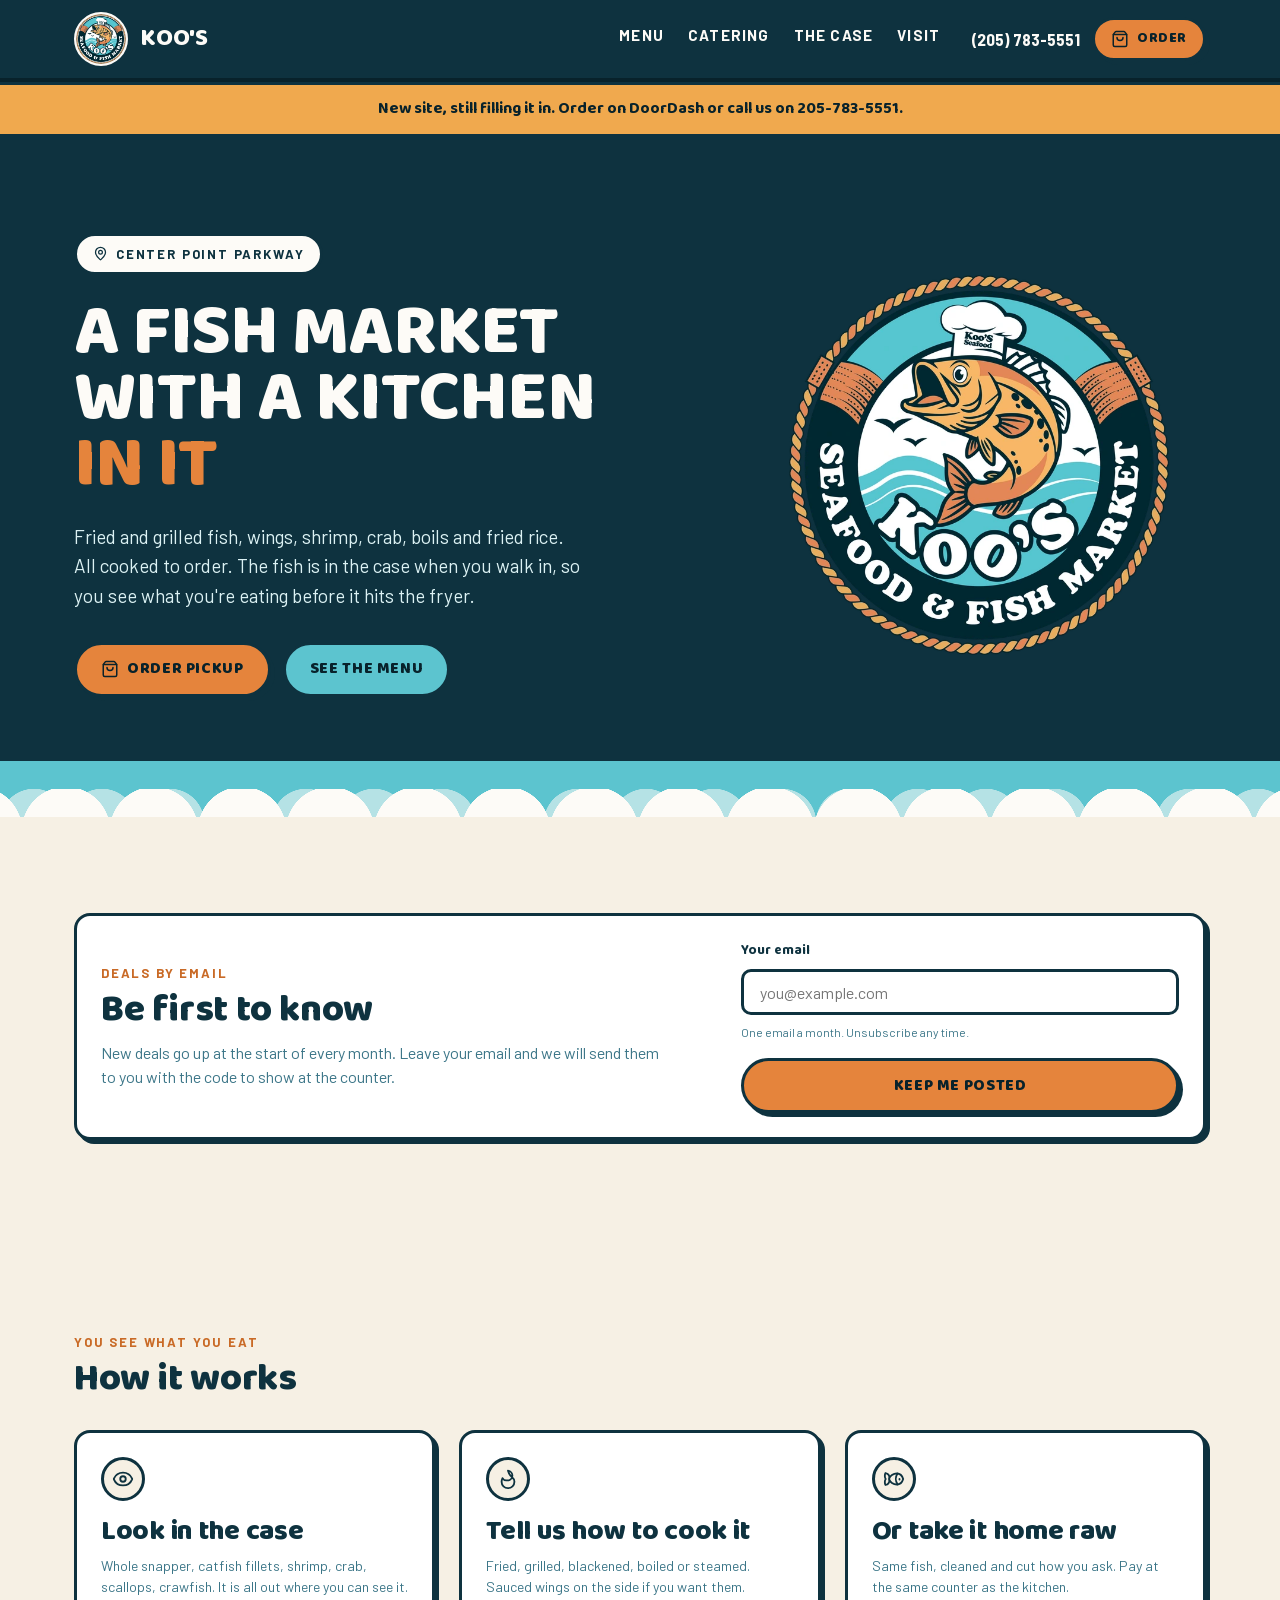
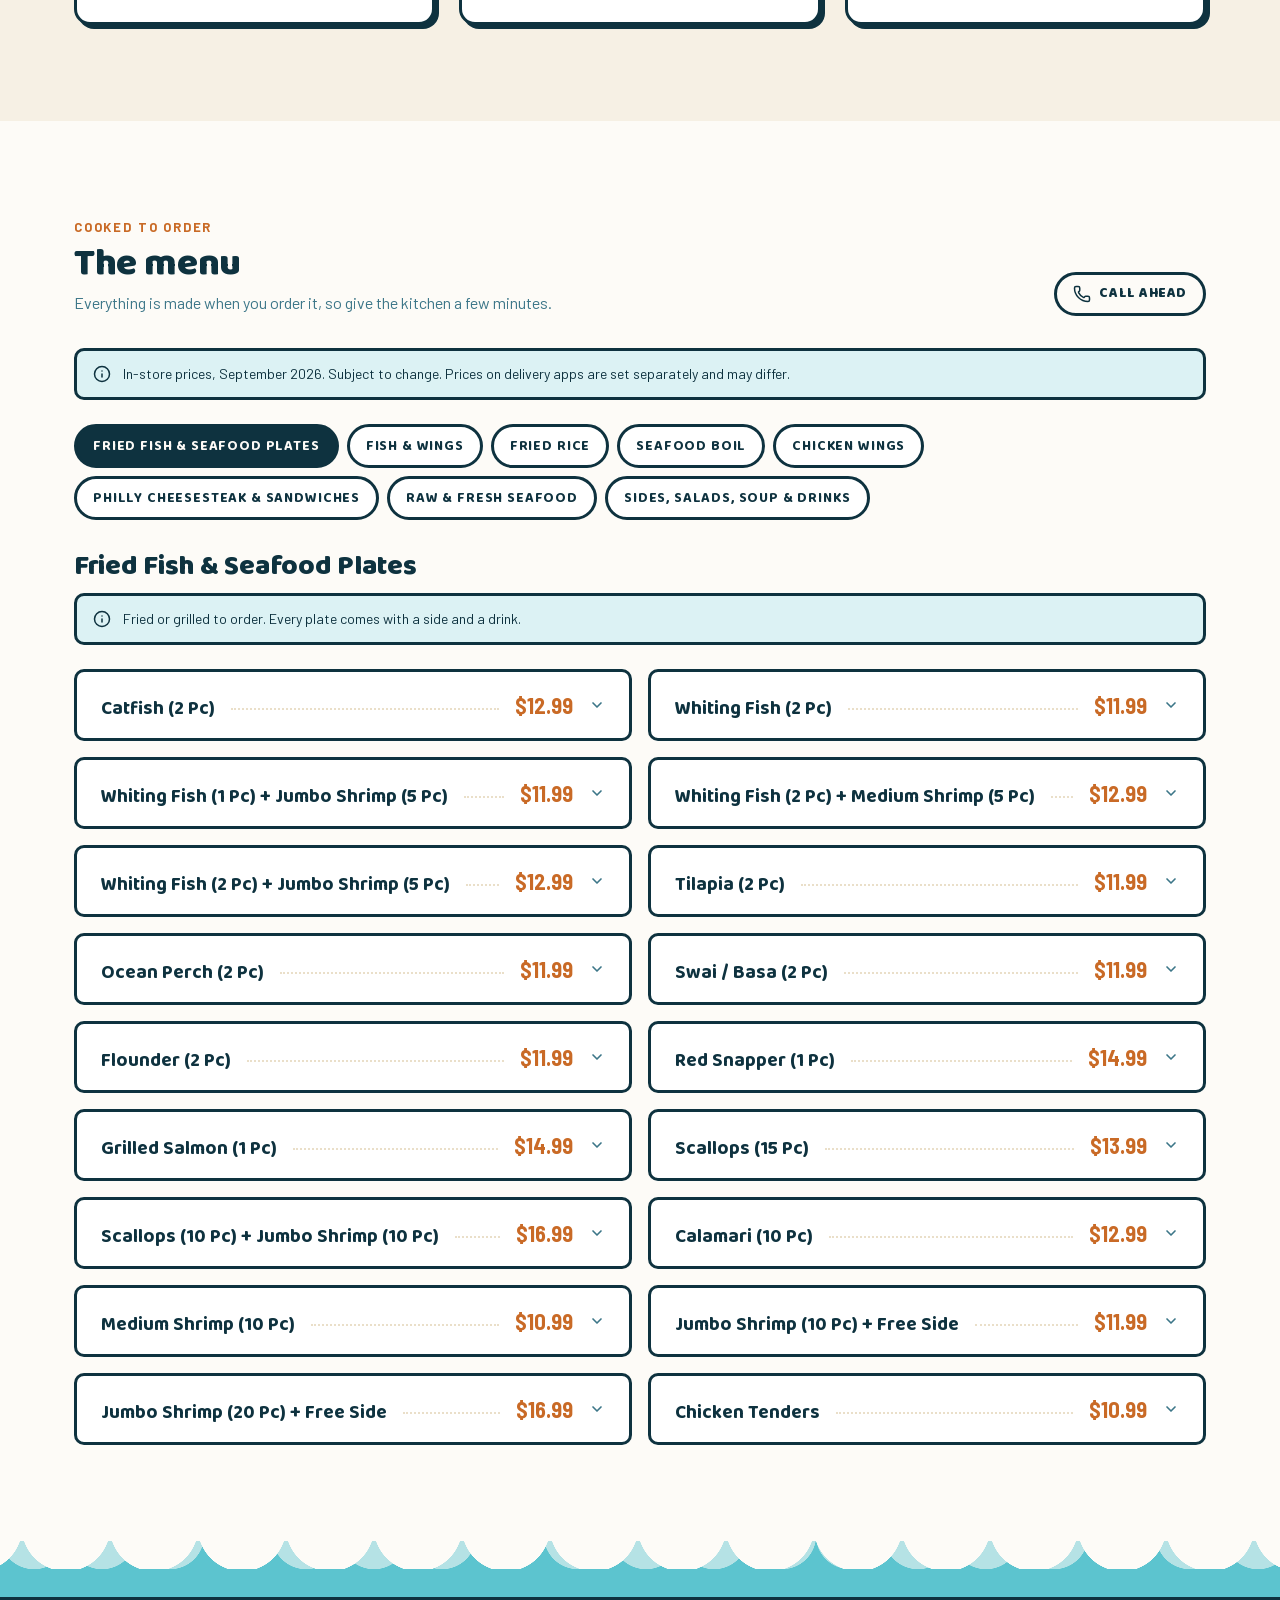
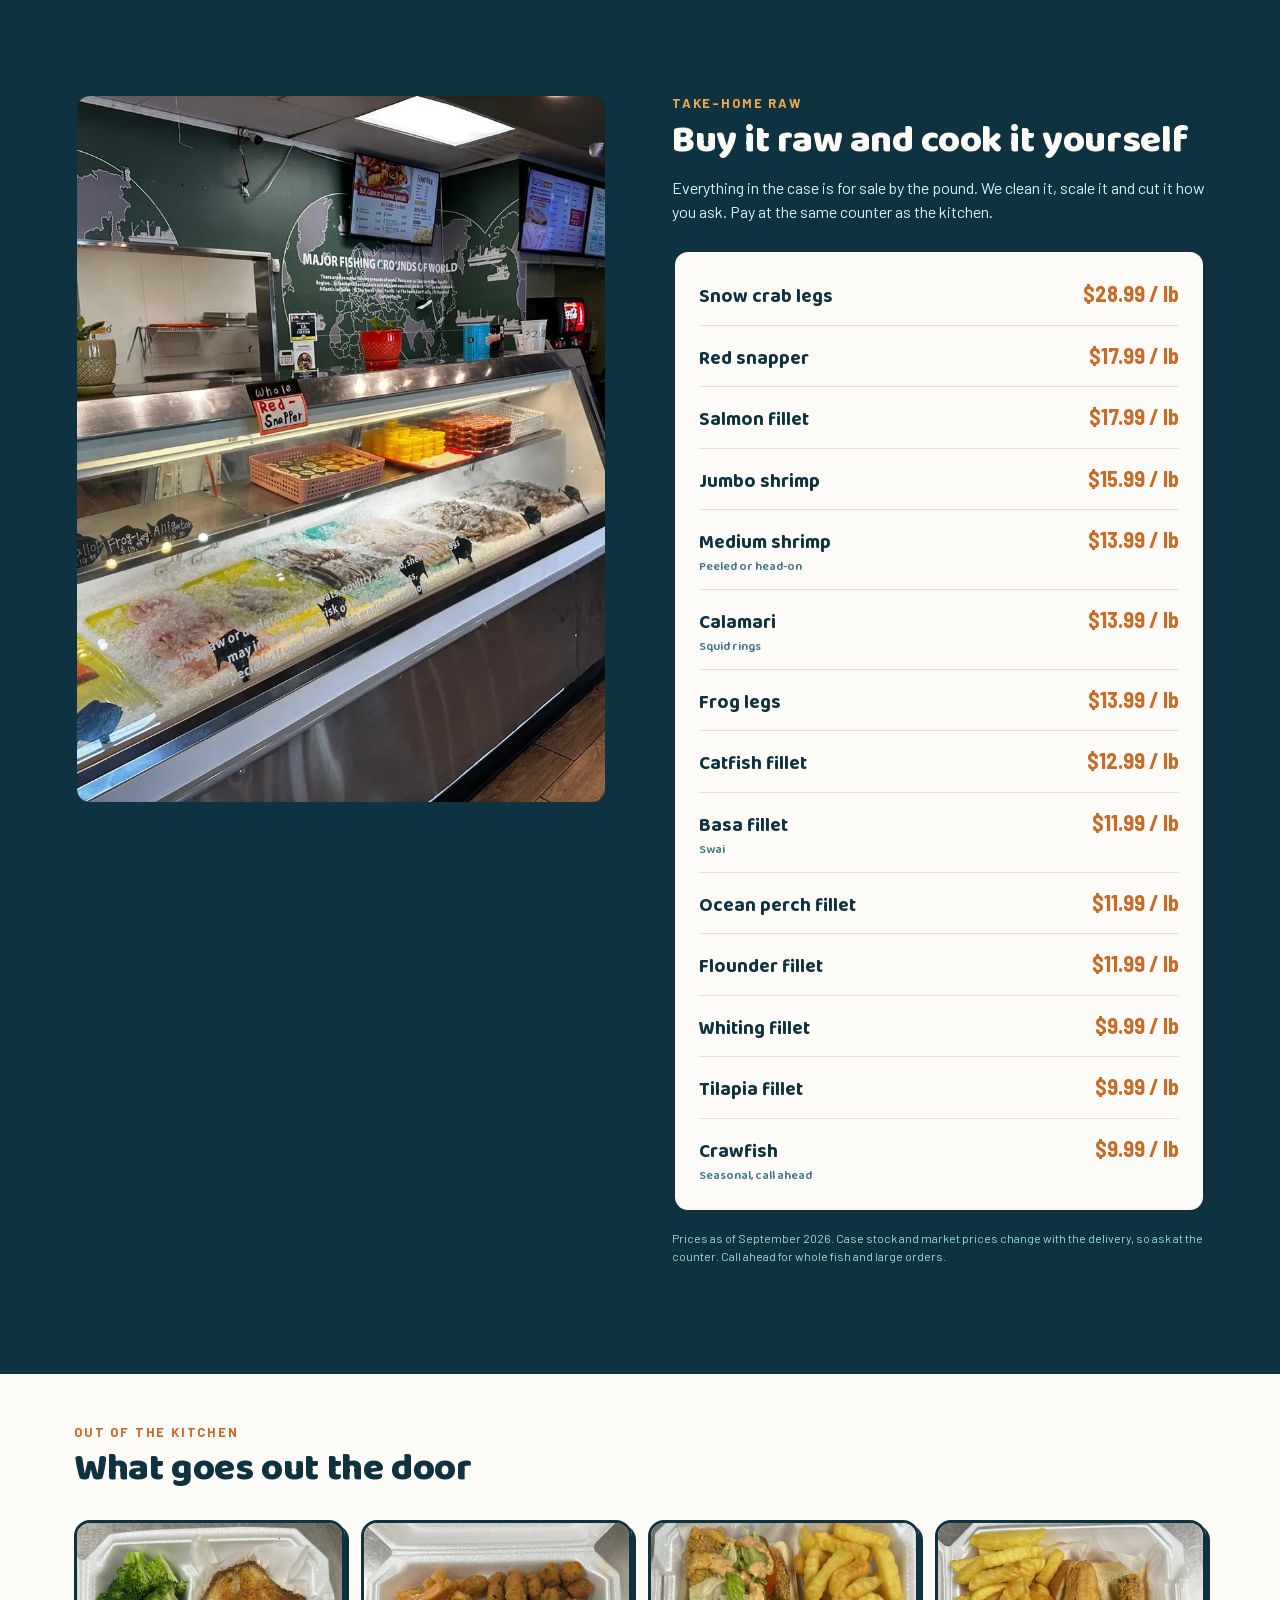
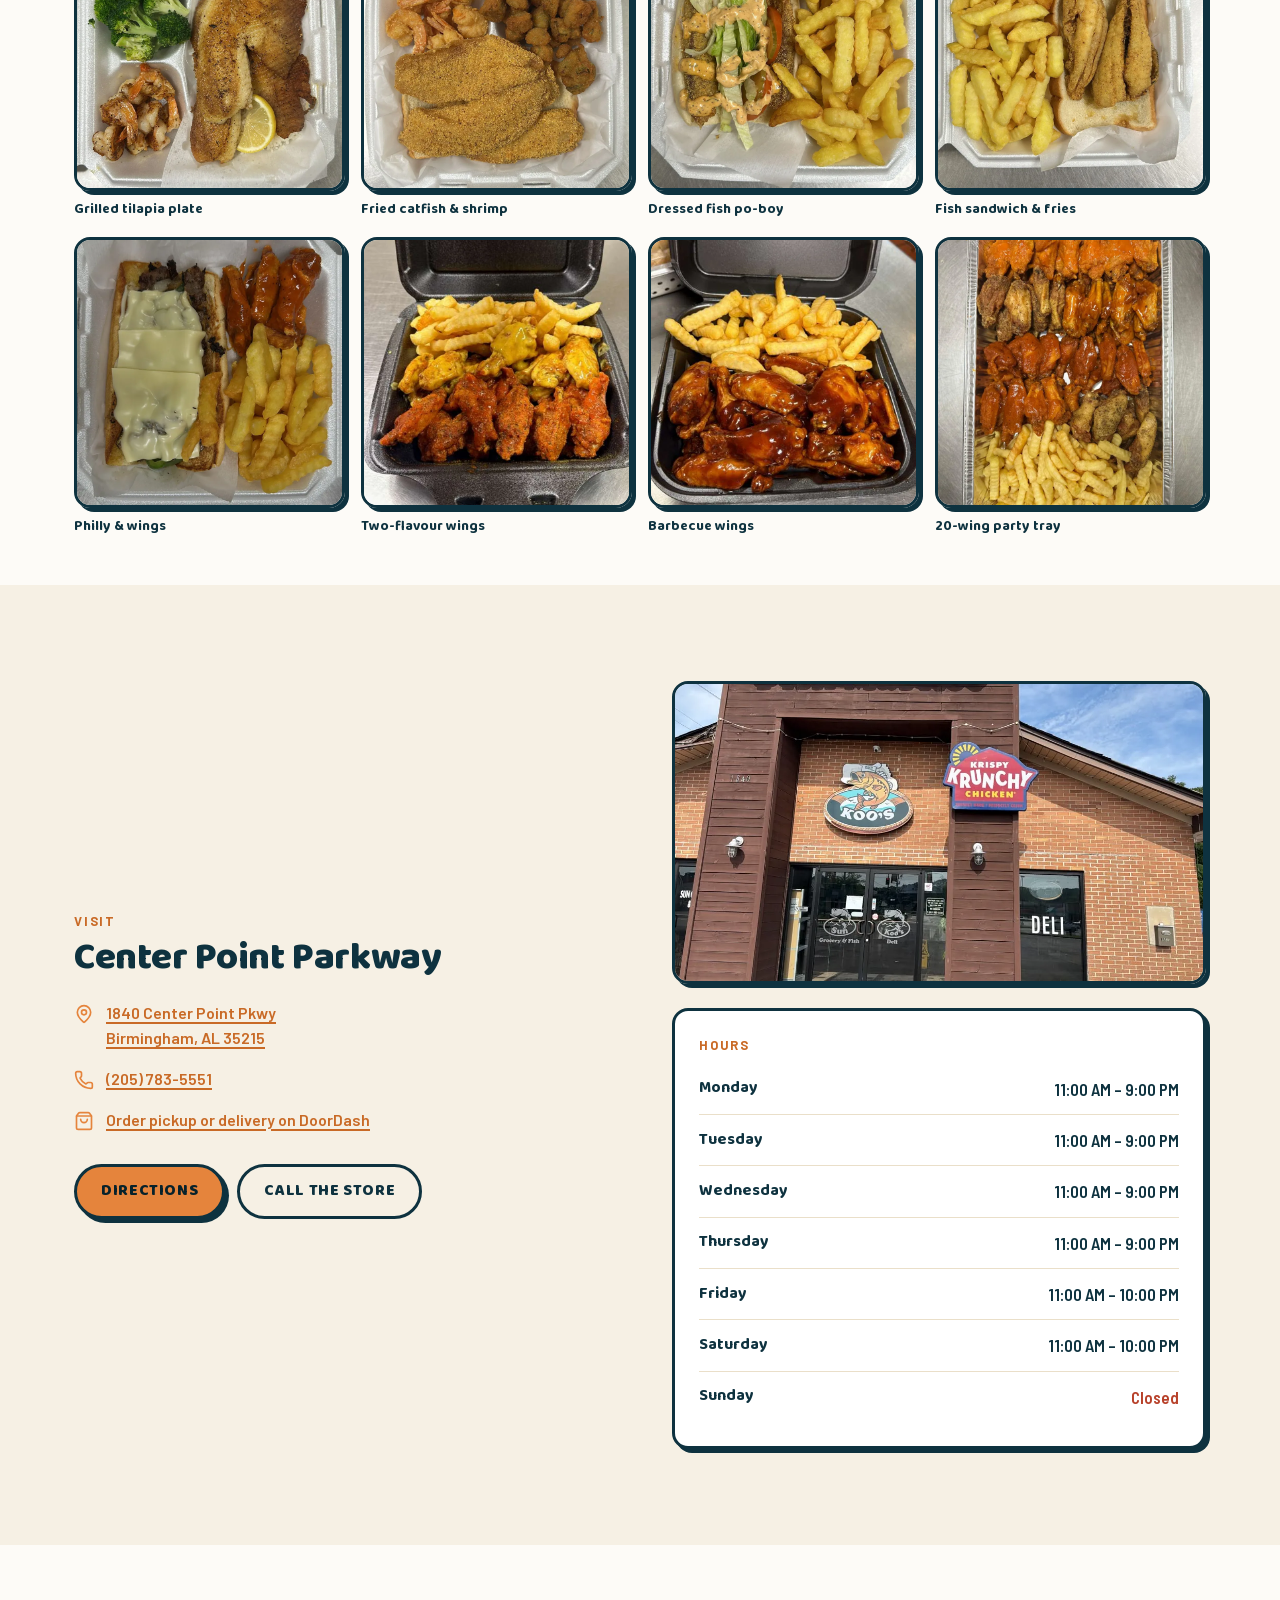
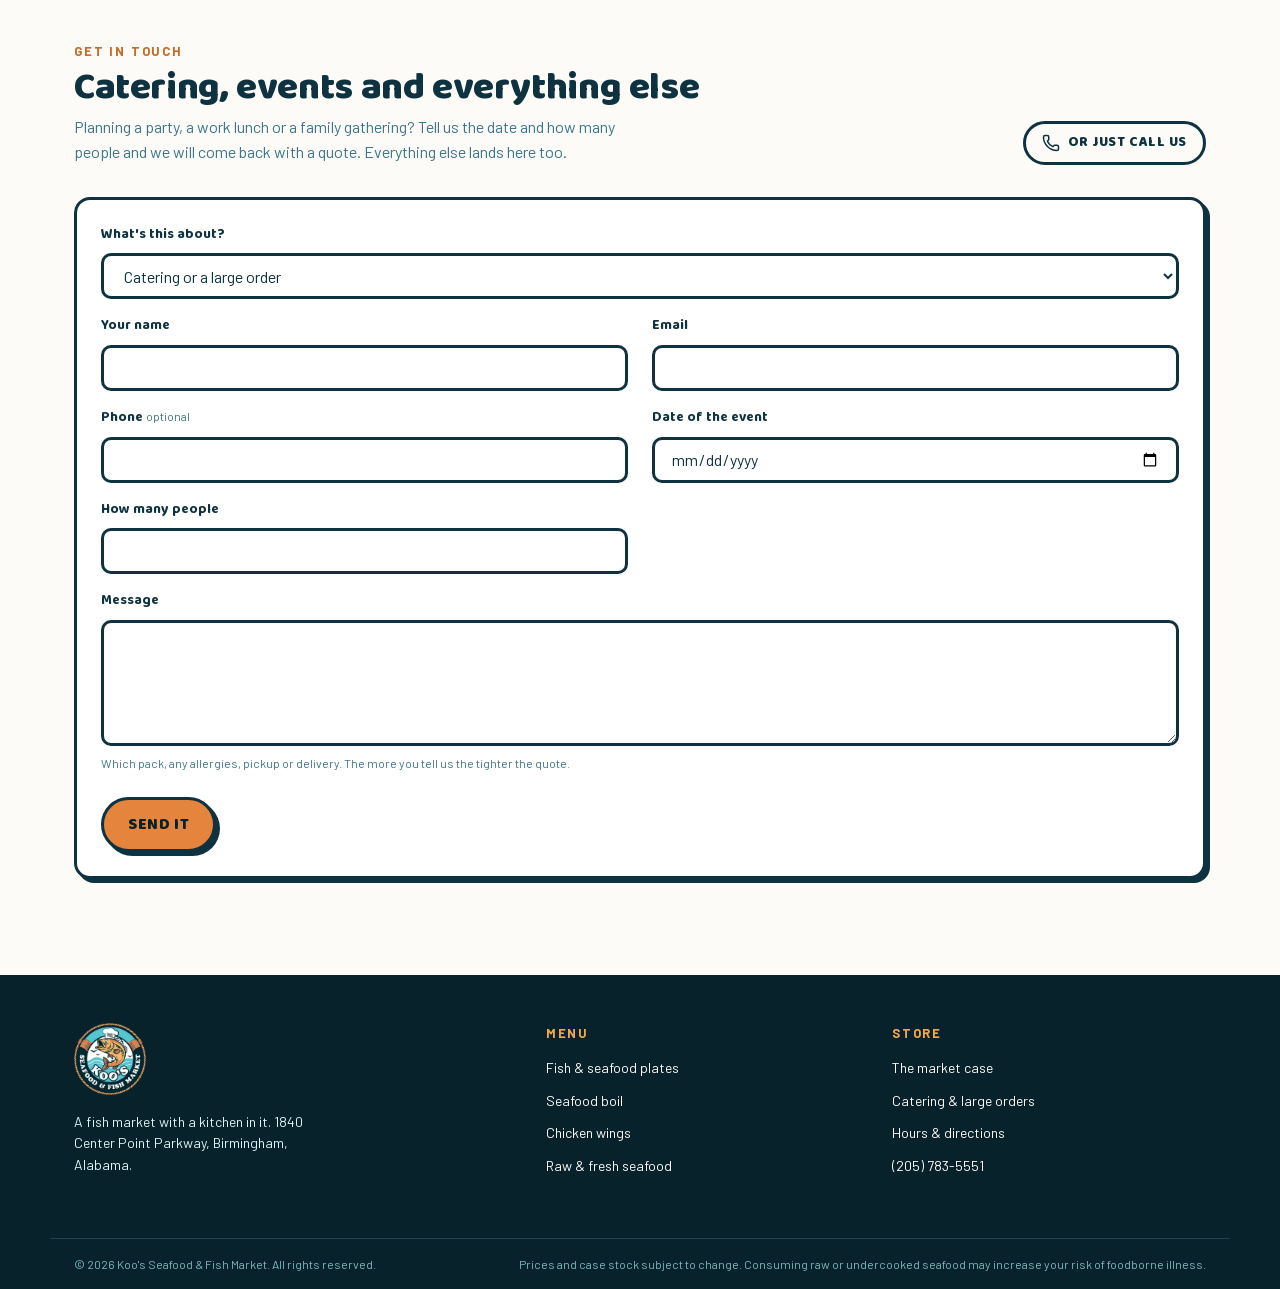
==== commit 5a21aab7: "Add files via upload" ====
--- a/index.html
+++ b/index.html
@@ -12,8 +12,16 @@
 <meta property="og:url" content="https://koosseafood.com/">
 <link rel="canonical" href="https://koosseafood.com/">
 
-<link rel="stylesheet" href="styles.css?v=307fb8e5">
-
+<link rel="stylesheet" href="styles.css?v=d30bcaa1">
+
+<!-- Google tag (gtag.js) -->
+<script async src="https://www.googletagmanager.com/gtag/js?id=G-PX8HQTY0FQ"></script>
+<script>
+  window.dataLayer = window.dataLayer || [];
+  function gtag(){dataLayer.push(arguments);}
+  gtag('js', new Date());
+  gtag('config', 'G-PX8HQTY0FQ');
+</script>
 </head>
 <body>
 
@@ -30,6 +38,7 @@
     <nav class="nav__links" aria-label="Main">
       <a href="#deals">Deals</a>
       <a href="#menu">Menu</a>
+      <a href="#contact">Catering</a>
       <a href="#case">The Case</a>
       <a href="#visit">Visit</a>
     </nav>
@@ -241,6 +250,84 @@
   </div>
 </section>
 
+<!-- ====================== CONTACT ======================
+     Posts to Web3Forms, which emails the submission to the address tied to
+     the access key. The address itself never appears in this page, so it is
+     not harvestable. Catering fields only appear when Catering is picked.
+-->
+<section class="section" id="contact">
+  <div class="wrap">
+    <div class="section-head">
+      <div>
+        <p class="eyebrow">Get in touch</p>
+        <h2>Catering, events and everything else</h2>
+        <p>Planning a party, a work lunch or a family gathering? Tell us the date and how many people and we will come back with a quote. Everything else lands here too.</p>
+      </div>
+      <a class="btn btn--ghost btn--sm" href="tel:+12057835551"><svg xmlns="http://www.w3.org/2000/svg" viewBox="0 0 24 24" fill="none" stroke="currentColor" stroke-width="2" stroke-linecap="round" stroke-linejoin="round" aria-hidden="true"><path d="M13.832 16.568a1 1 0 0 0 1.213-.303l.355-.465A2 2 0 0 1 17 15h3a2 2 0 0 1 2 2v3a2 2 0 0 1-2 2A18 18 0 0 1 2 4a2 2 0 0 1 2-2h3a2 2 0 0 1 2 2v3a2 2 0 0 1-.8 1.6l-.468.351a1 1 0 0 0-.292 1.233 14 14 0 0 0 6.392 6.384"/></svg> Or just call us</a>
+    </div>
+
+    <div class="card card--decal contact">
+      <form id="contactForm" novalidate>
+        <div class="contact__grid">
+          <div class="field field--full">
+            <label for="cTopic">What's this about?</label>
+            <select id="cTopic" name="topic" required>
+              <option value="Catering">Catering or a large order</option>
+              <option value="Sponsorship or partnership">Sponsorship or partnership</option>
+              <option value="Something else">Something else</option>
+            </select>
+          </div>
+
+          <div class="field">
+            <label for="cName">Your name</label>
+            <input id="cName" name="name" type="text" autocomplete="name" required>
+          </div>
+          <div class="field">
+            <label for="cEmail">Email</label>
+            <input id="cEmail" name="email" type="email" autocomplete="email" required>
+          </div>
+          <div class="field">
+            <label for="cPhone">Phone <span class="field__opt">optional</span></label>
+            <input id="cPhone" name="phone" type="tel" autocomplete="tel">
+          </div>
+
+          <!-- catering only -->
+          <div class="field" data-catering hidden>
+            <label for="cDate">Date of the event</label>
+            <input id="cDate" name="event_date" type="date">
+          </div>
+          <div class="field" data-catering hidden>
+            <label for="cPeople">How many people</label>
+            <input id="cPeople" name="headcount" type="number" min="1" inputmode="numeric">
+          </div>
+
+          <div class="field field--full">
+            <label for="cMessage">Message</label>
+            <textarea id="cMessage" name="message" rows="4" required></textarea>
+            <span class="hint" id="cHint">Tell us what you need and we will get back to you.</span>
+          </div>
+        </div>
+
+        <!-- honeypot: hidden from people, filled in by bots -->
+        <input type="checkbox" name="botcheck" style="display:none" tabindex="-1" autocomplete="off">
+
+        <div class="contact__actions">
+          <button class="btn btn--primary" type="submit" id="cSubmit">Send it</button>
+          <p class="contact__err" id="cErr" hidden></p>
+        </div>
+      </form>
+
+      <div id="contactDone" hidden>
+        <p class="eyebrow" style="margin:0 0 var(--space-2)"><svg xmlns="http://www.w3.org/2000/svg" viewBox="0 0 24 24" fill="none" stroke="currentColor" stroke-width="2" stroke-linecap="round" stroke-linejoin="round" aria-hidden="true"><path d="M20 6 9 17l-5-5"/></svg> Message sent</p>
+        <p style="margin:0;color:var(--text-muted);max-width:var(--measure)">
+          We have it. Expect a reply within a day. If it is urgent, call
+          <a href="tel:+12057835551" style="color:var(--rust-600);font-weight:700">(205) 783-5551</a>.
+        </p>
+      </div>
+    </div>
+  </div>
+</section>
+
 <!-- ====================== FOOTER ====================== -->
 <footer class="footer">
   <div class="footer__inner">
@@ -262,6 +349,7 @@
       <ul>
         <li><a href="#case">The market case</a></li>
         <li><a href="#deals">This month's deals</a></li>
+        <li><a href="#contact">Catering &amp; large orders</a></li>
         <li><a href="#visit">Hours &amp; directions</a></li>
         <li><a href="tel:+12057835551">(205) 783-5551</a></li>
       </ul>
@@ -326,6 +414,15 @@
      takes this space over automatically and this line is ignored.
   --------------------------------------------------------------------- */
   notice: "New site, still filling it in. Order on DoorDash or call us on 205-783-5551.",
+
+  /* ---- CONTACT FORM ----------------------------------------------------
+     Web3Forms access key. Get it at web3forms.com by entering the inbox you
+     want submissions to land in (info@koosseafood.com). The key is safe to
+     publish: it only says where to deliver, it grants nothing.
+     Leave "" and the form shows a "call us instead" message rather than
+     silently failing.
+  --------------------------------------------------------------------- */
+  contactKey: "091b93a5-311e-4f8c-b377-08d8ee8b2f6a",
 
 
   /* ---- HOURS. Edit the times, keep the shape. ------------------------- */
@@ -364,6 +461,17 @@
        }
   --------------------------------------------------------------------- */
   promos: [],
+
+  /* ---- WING FLAVORS ---------------------------------------------------
+     One list, shown under both Chicken Wings and Fish & Wings. Add or remove
+     a name here and it updates in both places. Keep the count honest: the
+     category notes say "twelve".
+  --------------------------------------------------------------------- */
+  wingFlavors: [
+    "Mild", "Hot", "Lemon Pepper", "Lemon Pepper (Wet)", "Hot BBQ", "Teriyaki",
+    "Honey Mustard", "Mango Habanero", "Cajun", "Garlic Parmesan",
+    "Sweet Chili", "Plain"
+  ],
 
   /* ---- THE MARKET CASE ------------------------------------------------ */
   /* In-store prices, September 2026. Highest first, same order as the board.
@@ -415,7 +523,7 @@
         { name: "Jumbo Shrimp (20 Pc) + Free Side", price: "$16.99", desc: "Twenty jumbo shrimp, fried or grilled, with a free side and a drink." },
         { name: "Chicken Tenders", price: "$10.99", desc: "Breaded chicken tenders, fried to order. Served with a side and a drink." },
       ] },
-    { id: "fishwings", label: "Fish & Wings",
+    { id: "fishwings", label: "Fish & Wings", flavors: true,
       note: "Southern fried fish and chicken wings on the same plate. Pick your fish, pick your wing flavor from twelve.",
       items: [
         { name: "Whiting Fish (1 Pc) + Wings (5 Pc)", price: "$11.99", desc: "One whiting fillet and five wings in your choice of flavor. Served with a drink." },
@@ -444,7 +552,7 @@
         { name: "Louisiana's Snack Platter", price: "$39.99", desc: "Ten crawfish, one snow crab leg, ten mussels, ten medium shrimp and sausage, with two corn and two potatoes.", fresh: true },
         { name: "Louisiana Snack Platter (Jumbo)", price: "$52.99", desc: "Fifteen crawfish, two snow crab legs, ten mussels, ten jumbo shrimp and sausage, with three corn and three potatoes.", badge: "Feeds a table", fresh: true },
       ] },
-    { id: "wings", label: "Chicken Wings",
+    { id: "wings", label: "Chicken Wings", flavors: true,
       note: "Six pieces to fifty. Twelve flavors from mild to mango habanero. All drums +$1.00, all flats +$1.60.",
       items: [
         { name: "Chicken Wings (6 Pc) Combo", price: "$8.99", desc: "Six wings tossed in your flavor, with a drink." },
@@ -584,6 +692,11 @@
       line-height:var(--lh-display-s);margin-bottom:var(--space-3)">${esc(s.label)}</h3>`;
     const note = s.note
       ? `<div class="menu-note"><svg xmlns="http://www.w3.org/2000/svg" viewBox="0 0 24 24" fill="none" stroke="currentColor" stroke-width="2" stroke-linecap="round" stroke-linejoin="round" aria-hidden="true"><circle cx="12" cy="12" r="10"/><path d="M12 16v-4"/><path d="M12 8h.01"/></svg><span>${esc(s.note)}</span></div>` : "";
+    const flavors = s.flavors
+      ? `<div class="flavors">
+           <span class="flavors__label">Flavors</span>
+           ${KOOS.wingFlavors.map(f => `<span class="tag tag--flavor">${esc(f)}</span>`).join("")}
+         </div>` : "";
     const body = s.items.length
       // An item with a description becomes a button that opens it. Click, not
       // hover: phones have no hover, and a hover-open would shove the grid
@@ -616,7 +729,7 @@
            <p style="margin:0"><strong style="font-family:var(--font-display);font-size:var(--size-body-l);color:var(--navy-800)">Waiting on your item list.</strong><br>
            Send the dishes and prices for <strong>${esc(s.label)}</strong> and they appear here.</p>
          </div>`;
-    panel.innerHTML = `<div role="tabpanel" id="panel-${s.id}" aria-labelledby="tab-${s.id}">${head}${note}${body}</div>`;
+    panel.innerHTML = `<div role="tabpanel" id="panel-${s.id}" aria-labelledby="tab-${s.id}">${head}${note}${flavors}${body}</div>`;
   }
 
   tabs.addEventListener("click", (e) => {
@@ -714,6 +827,71 @@
       $("#signupDone").hidden = false;
     });
   });
+
+  /* ---------- contact form ---------- */
+  (function () {
+    const form = $("#contactForm"), done = $("#contactDone");
+    const topic = $("#cTopic"), err = $("#cErr"), submit = $("#cSubmit");
+    if (!form) return;
+
+    const cateringFields = [...document.querySelectorAll("[data-catering]")];
+    function syncTopic() {
+      const isCatering = topic.value === "Catering";
+      cateringFields.forEach(f => { f.hidden = !isCatering; });
+      $("#cHint").textContent = isCatering
+        ? "Which pack, any allergies, pickup or delivery. The more you tell us the tighter the quote."
+        : "Tell us what you need and we will get back to you.";
+    }
+    topic.addEventListener("change", syncTopic);
+    syncTopic();
+
+    function fail(msg) {
+      err.textContent = msg;
+      err.hidden = false;
+      submit.disabled = false;
+      submit.textContent = "Send it";
+    }
+
+    form.addEventListener("submit", (e) => {
+      e.preventDefault();
+      err.hidden = true;
+
+      if (!form.reportValidity()) return;
+      if (!KOOS.contactKey) {
+        fail("The form is not connected yet. Please call us on (205) 783-5551.");
+        return;
+      }
+
+      const data = Object.fromEntries(new FormData(form).entries());
+      // Hidden catering fields must not travel, or a sponsorship pitch arrives
+      // carrying a blank event date.
+      if (topic.value !== "Catering") { delete data.event_date; delete data.headcount; }
+
+      const payload = Object.assign({}, data, {
+        access_key: KOOS.contactKey,
+        from_name: "Koo's website",
+        subject: topic.value + " enquiry from " + (data.name || "the website"),
+        replyto: data.email || ""
+      });
+
+      submit.disabled = true;
+      submit.textContent = "Sending...";
+
+      // Unlike the mailing list, this response is readable, so a real failure
+      // is reported instead of pretending it worked.
+      fetch("https://api.web3forms.com/submit", {
+        method: "POST",
+        headers: { "Content-Type": "application/json", "Accept": "application/json" },
+        body: JSON.stringify(payload)
+      })
+        .then(r => r.json())
+        .then(res => {
+          if (res && res.success) { form.hidden = true; done.hidden = false; }
+          else { fail("That did not go through. Please call us on (205) 783-5551."); }
+        })
+        .catch(() => fail("That did not go through. Please call us on (205) 783-5551."));
+    });
+  })();
 
   let toastTimer;
   function showToast(msg) {
--- a/styles.css
+++ b/styles.css
@@ -502,6 +502,22 @@
 }
 .tag--soldout { background: var(--rust-600); color: var(--cream-50); }
 
+/* Wing flavor row. Amber rather than orange so twelve of them in a block do
+   not shout louder than the prices below. */
+.flavors {
+  display: flex; flex-wrap: wrap; align-items: center; gap: var(--space-2);
+  margin: 0 0 var(--space-5);
+}
+.flavors__label {
+  font-family: var(--font-display); font-weight: var(--weight-bold);
+  font-size: var(--size-caption); letter-spacing: .12em; text-transform: uppercase;
+  color: var(--text-muted); margin-right: var(--space-2);
+}
+.tag--flavor {
+  background: var(--amber-400); color: var(--navy-800);
+  letter-spacing: .04em; text-transform: none; font-size: 12px;
+}
+
 /* --- Promotions ---------------------------------------------------------- */
 
 .promo-strip {
@@ -754,6 +770,40 @@
 }
 .field .hint { font-size: var(--size-caption); color: var(--text-muted); }
 
+/* Any element given display: here would otherwise outrank the browser's own
+   [hidden] rule and stay visible. This makes hidden mean hidden, everywhere. */
+[hidden] { display: none !important; }
+
+/* ---- contact form ---- */
+.contact__grid {
+  display: grid; grid-template-columns: repeat(2, minmax(0, 1fr));
+  gap: var(--space-4) var(--space-5);
+}
+.field--full { grid-column: 1 / -1; }
+.field__opt {
+  font-family: var(--font-text); font-weight: var(--weight-regular);
+  font-size: var(--size-caption); color: var(--text-muted); text-transform: none;
+}
+.field select, .field textarea {
+  font-family: var(--font-text); font-size: var(--size-body-m);
+  color: var(--text-body); background: var(--white);
+  border: var(--stroke-keyline); border-radius: var(--radius-2);
+  padding: 0 var(--space-4);
+}
+.field select { height: var(--control-h-m); }
+.field textarea { padding: var(--space-3) var(--space-4); line-height: 1.5; resize: vertical; }
+.contact__actions {
+  display: flex; flex-wrap: wrap; align-items: center; gap: var(--space-4);
+  margin-top: var(--space-5);
+}
+.contact__err {
+  margin: 0; color: var(--rust-600); font-weight: var(--weight-bold);
+  font-size: var(--size-body-s);
+}
+@media (max-width: 720px) {
+  .contact__grid { grid-template-columns: 1fr; }
+}
+
 /* ---- sign-up band ---- */
 .signup {
   display: grid; grid-template-columns: 1.15fr .85fr;
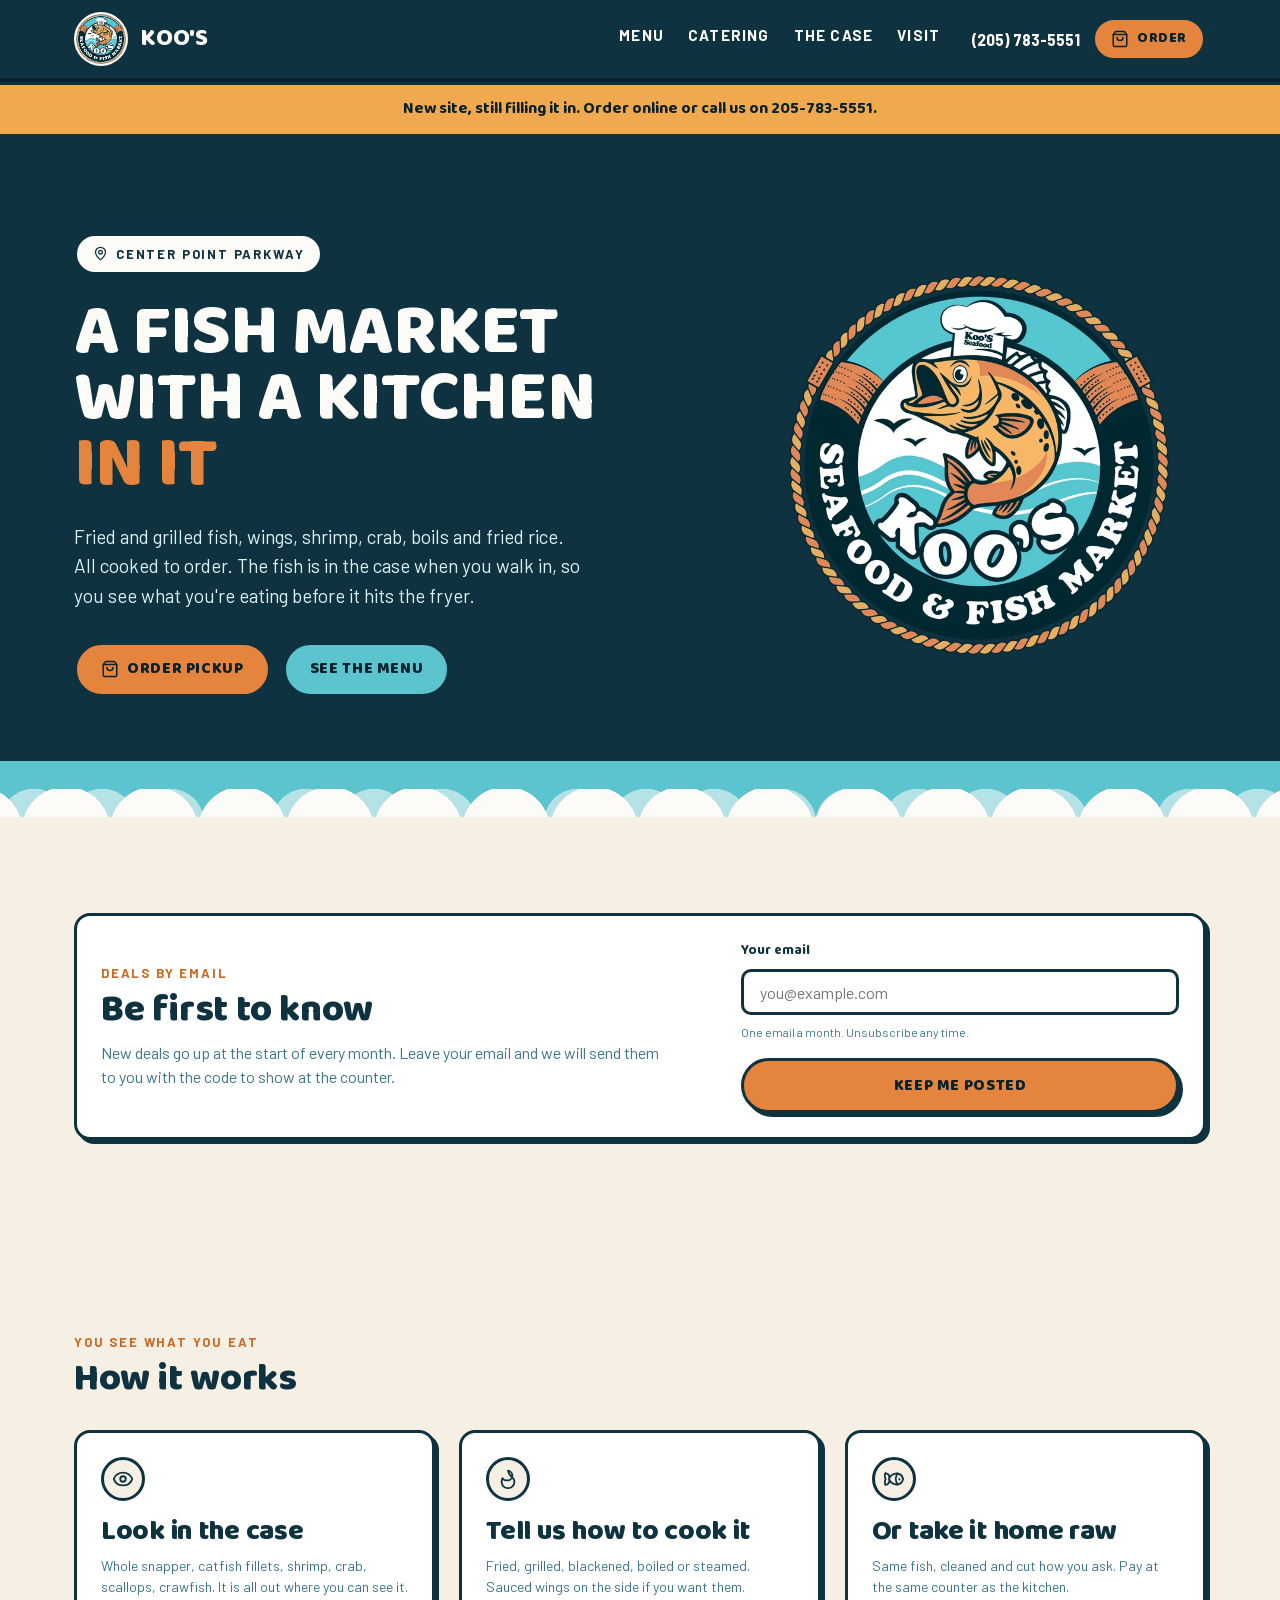
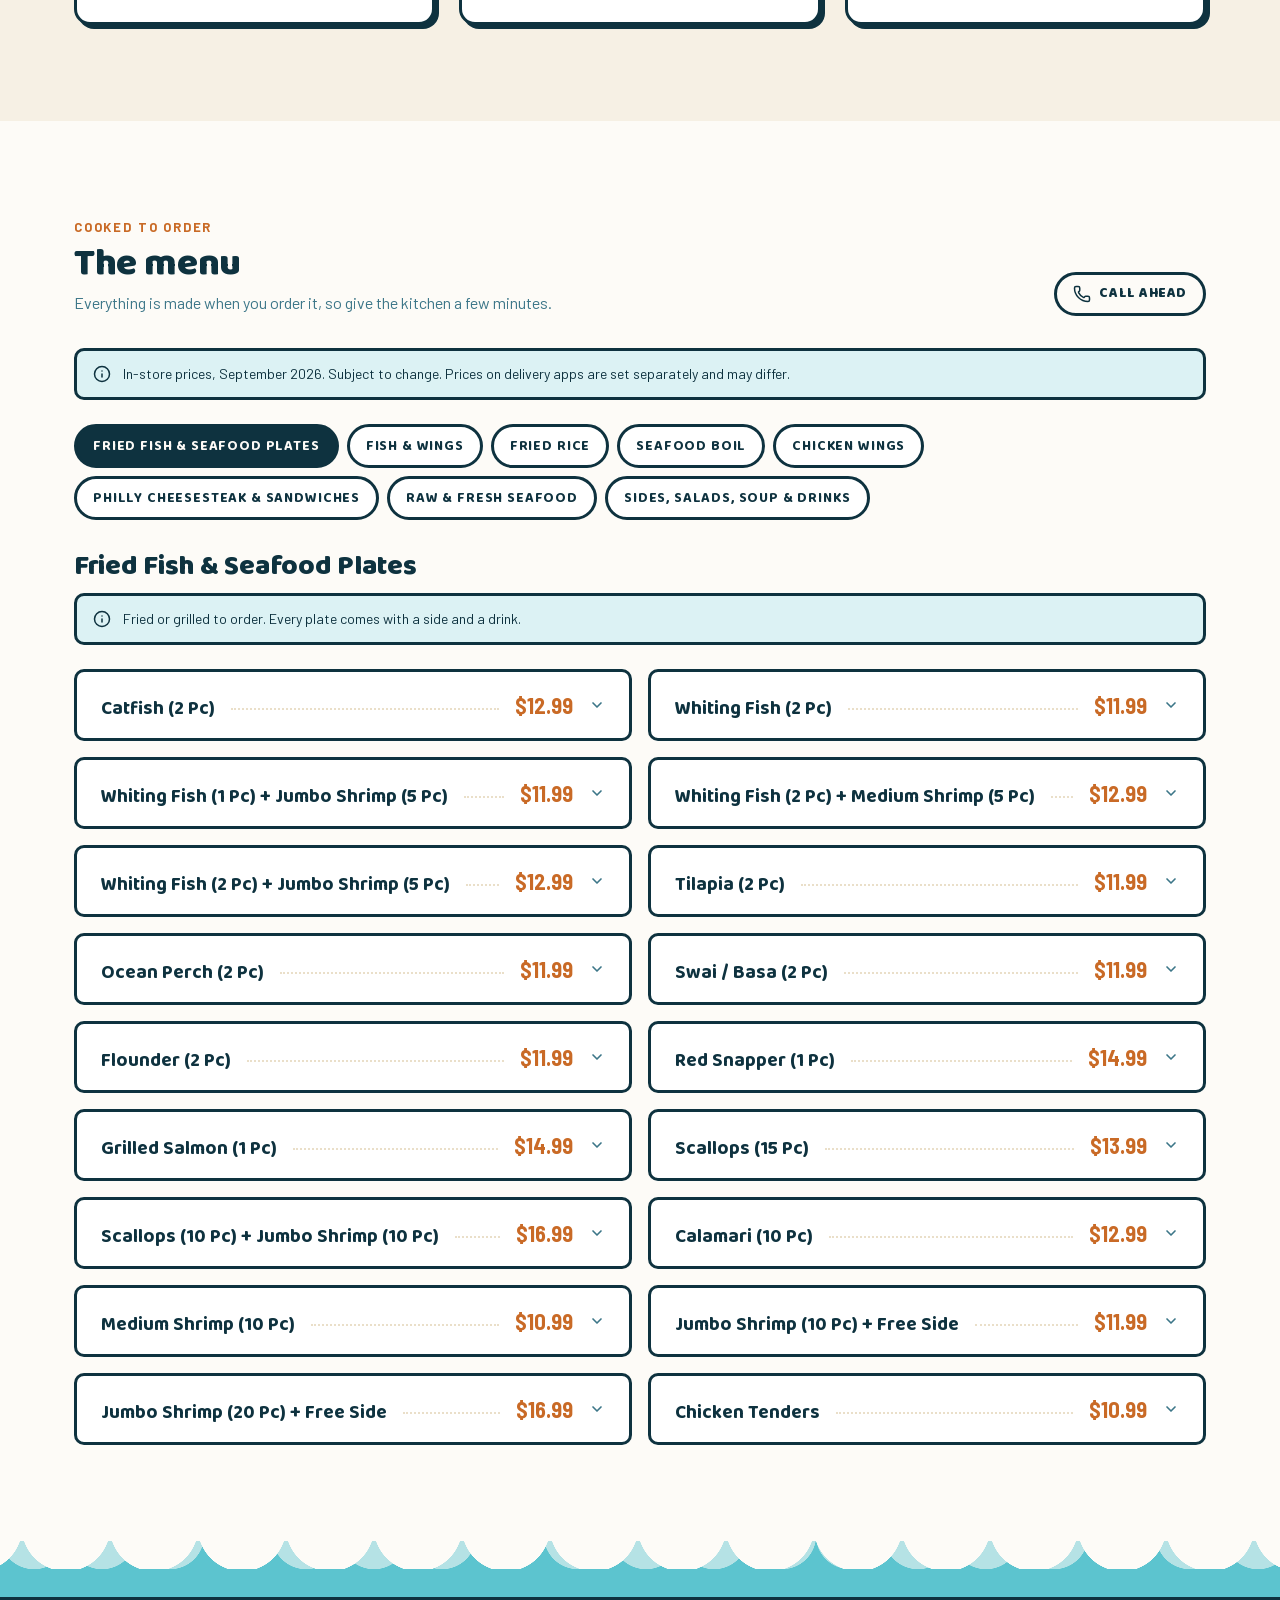
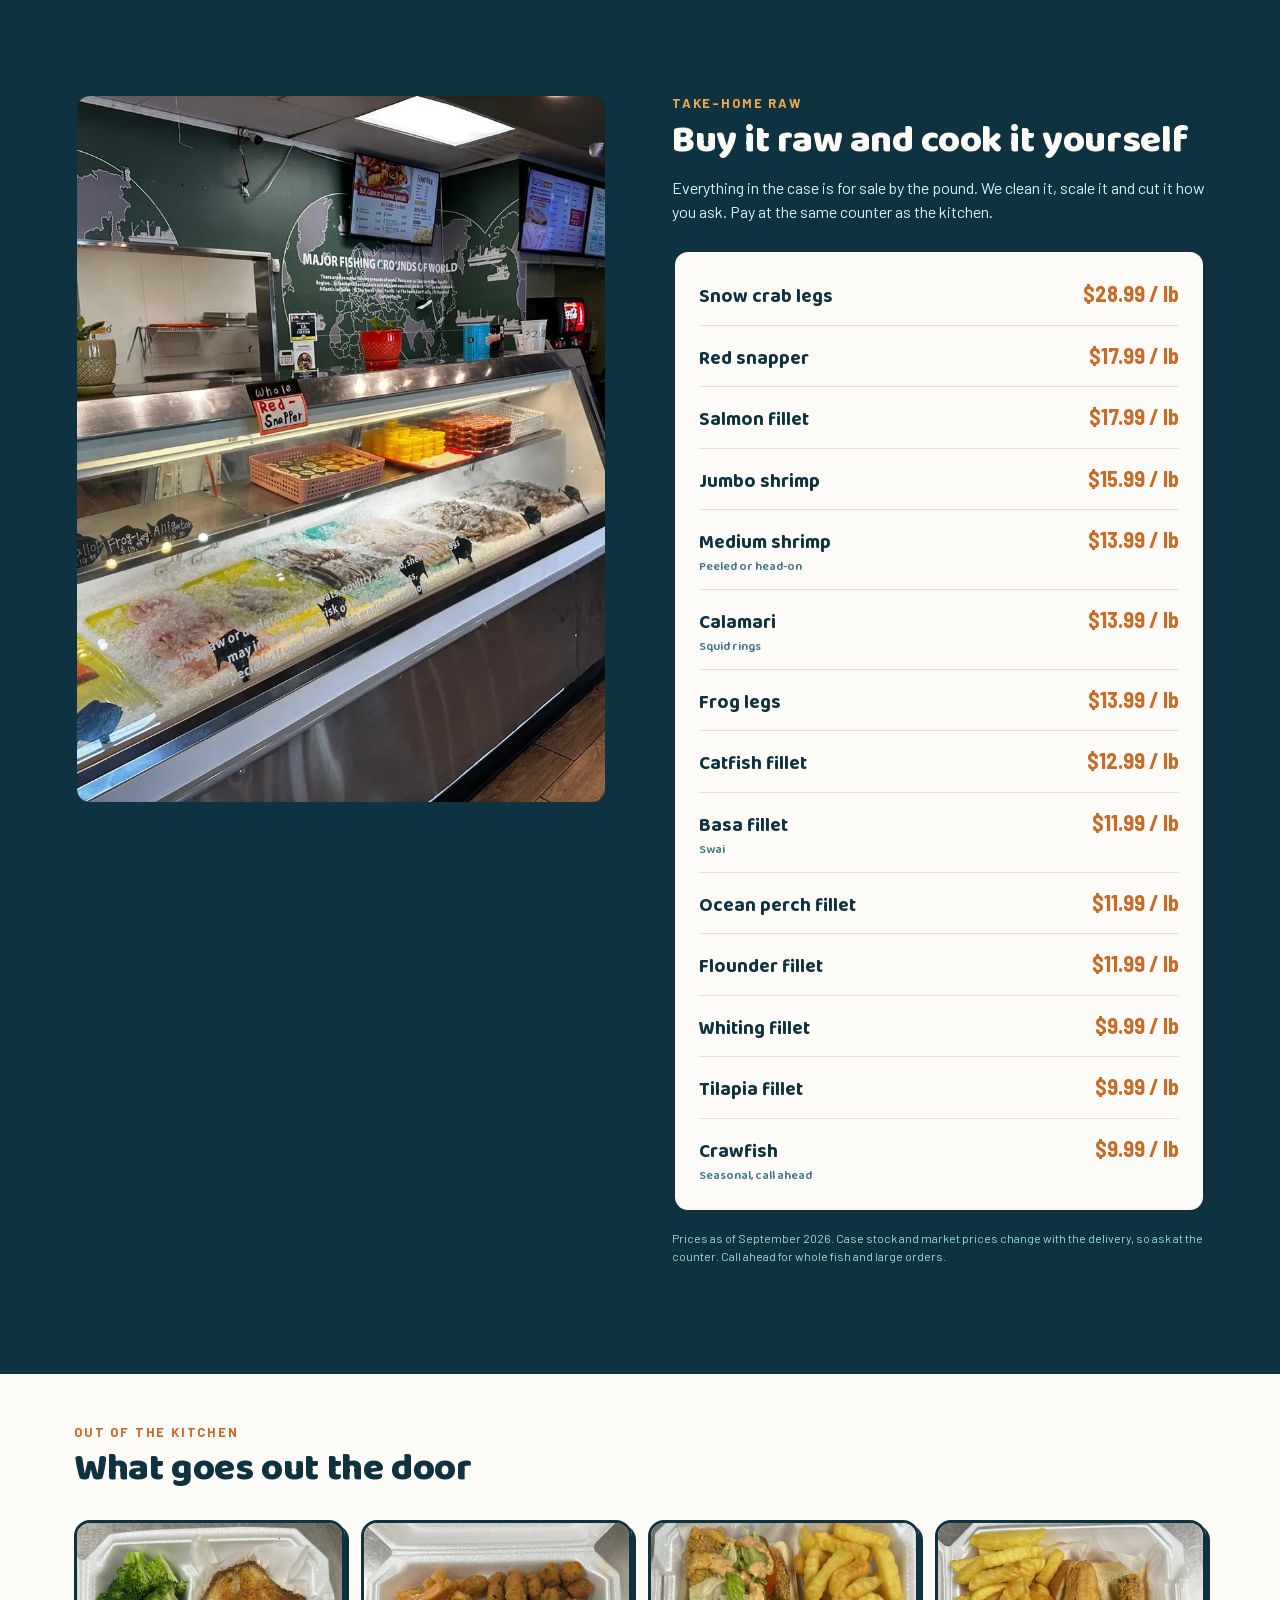
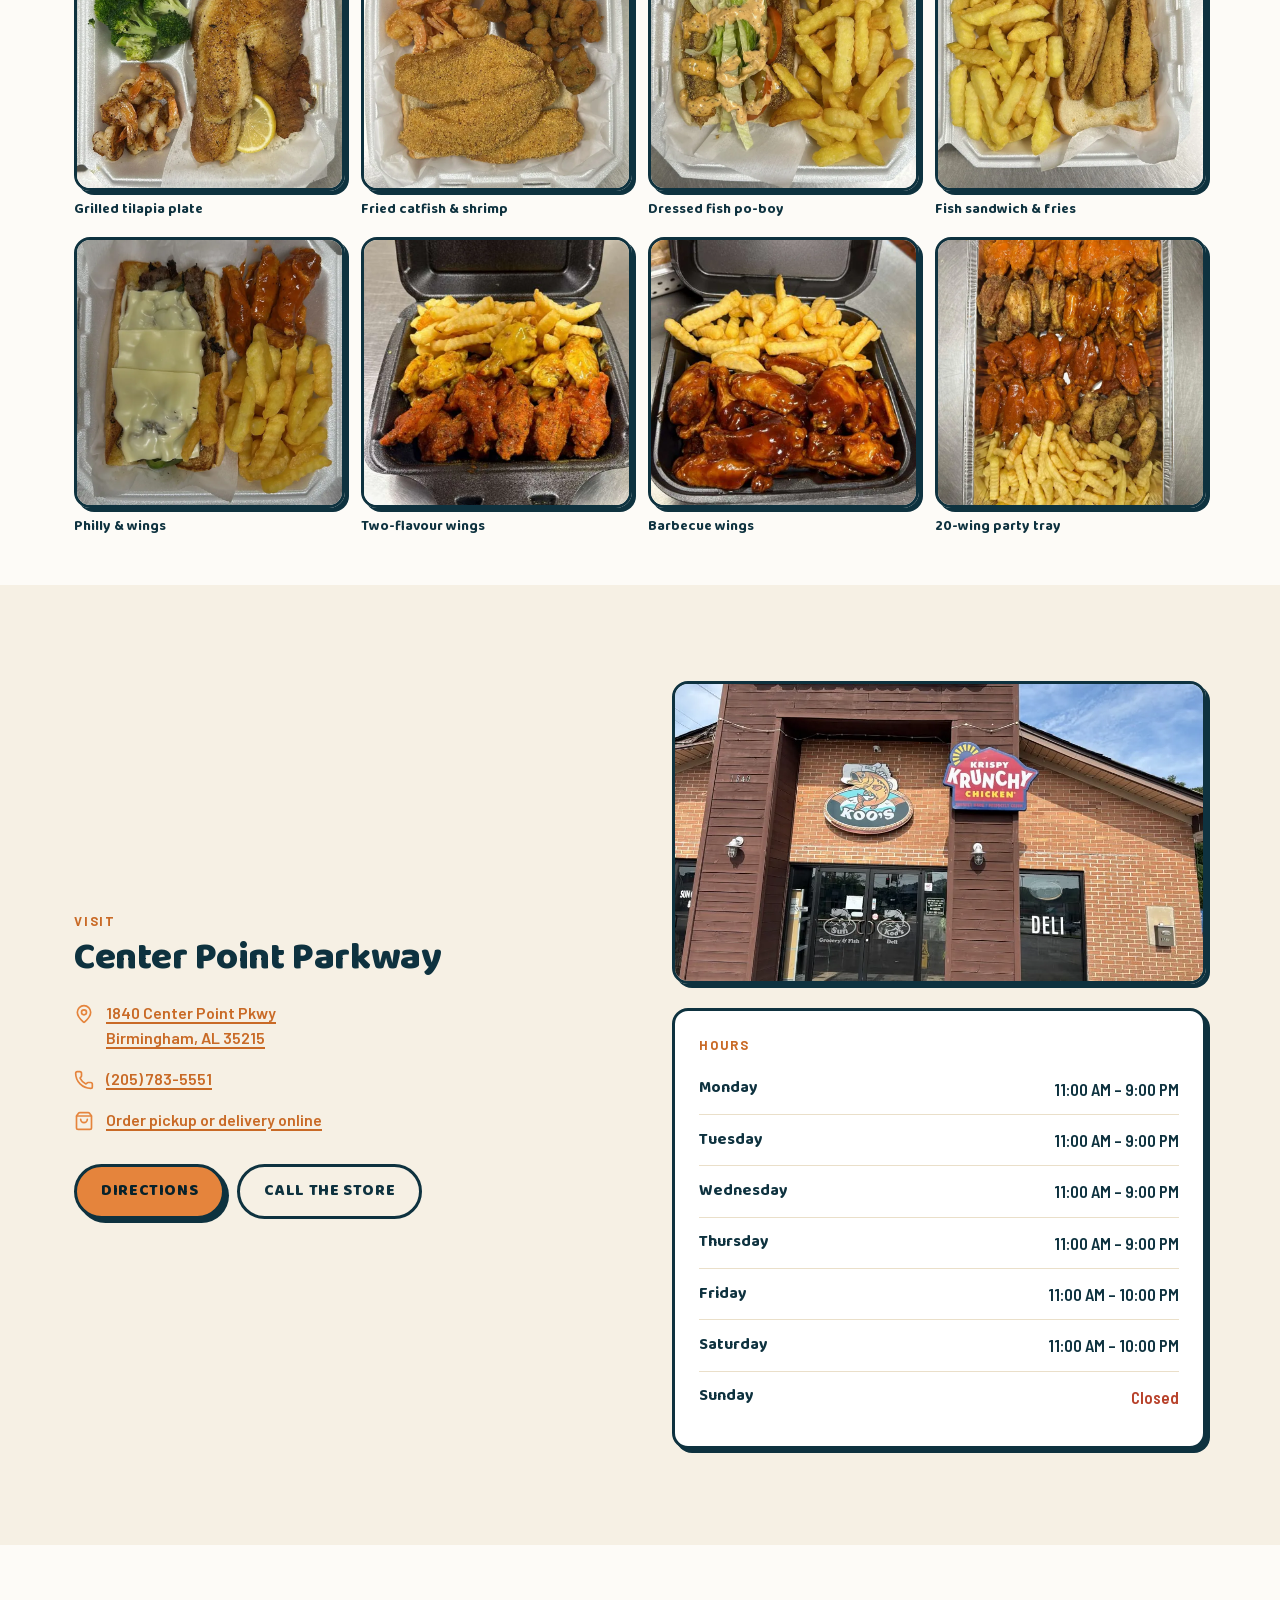
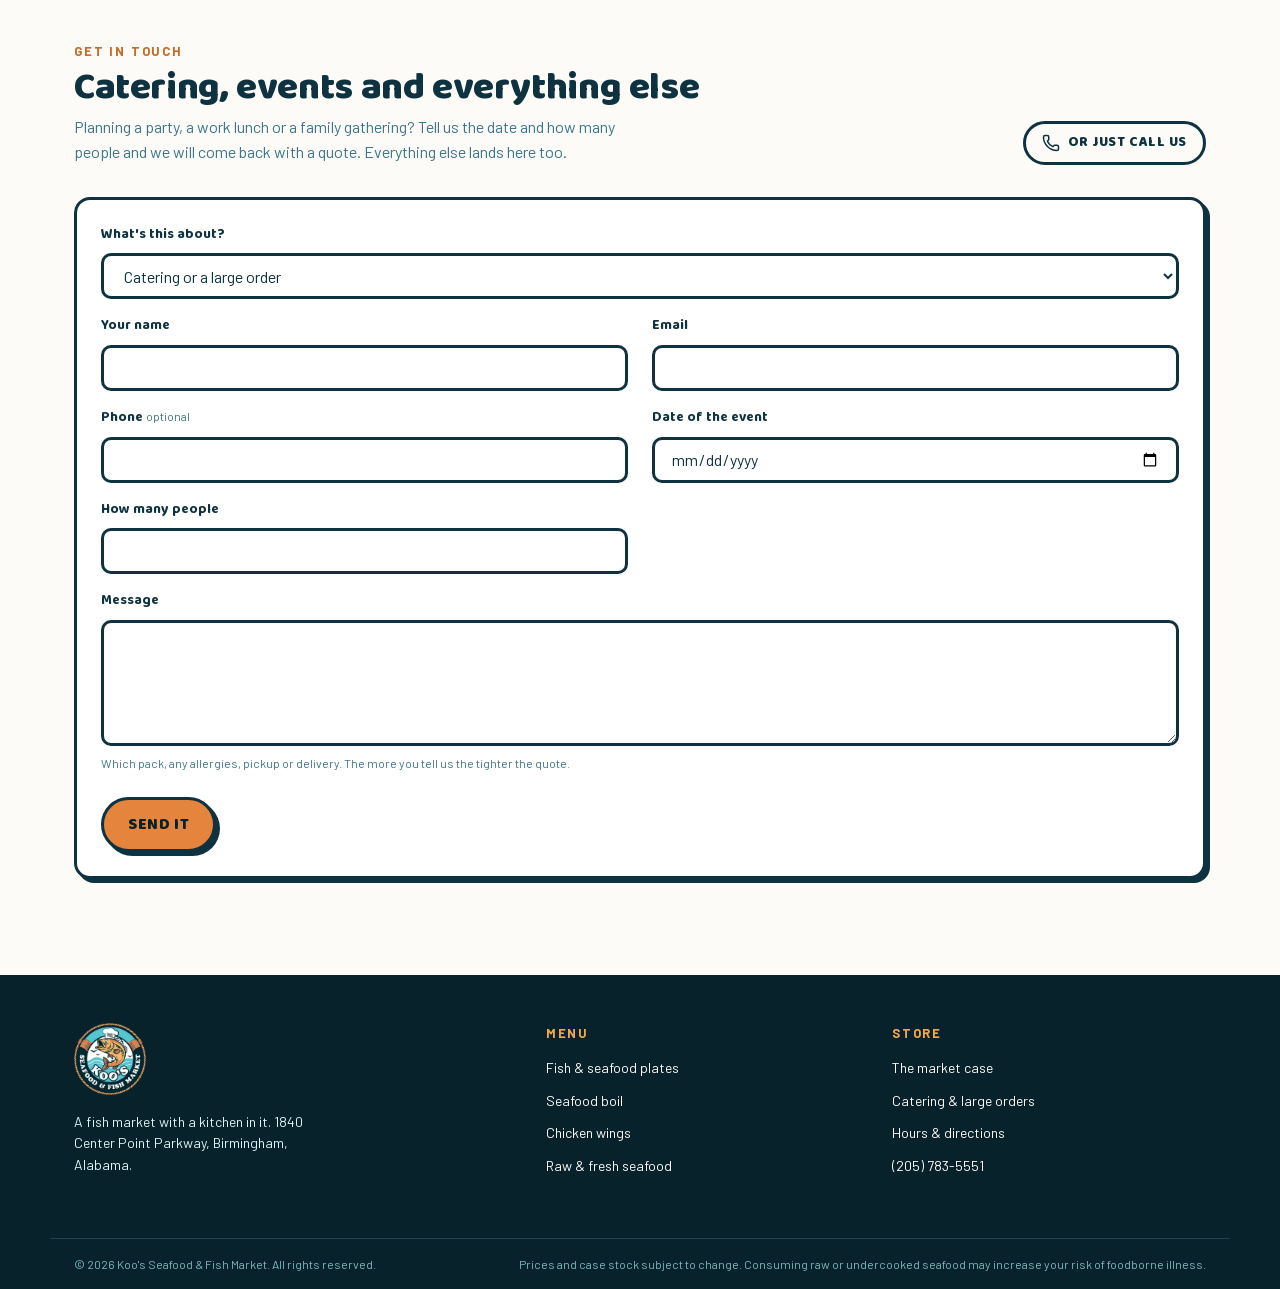
==== commit e0223591: "Point order links to DoorDash Online Ordering (in-store prices) Co-Authored-By: Claude Opus 5 <norep" ====
--- a/index.html
+++ b/index.html
@@ -21,7 +21,25 @@
   function gtag(){dataLayer.push(arguments);}
   gtag('js', new Date());
   gtag('config', 'G-PX8HQTY0FQ');
+  gtag('config', 'AW-18462425347');
 </script>
+  <!-- Meta Pixel Code -->
+<script>
+!function(f,b,e,v,n,t,s)
+{if(f.fbq)return;n=f.fbq=function(){n.callMethod?
+n.callMethod.apply(n,arguments):n.queue.push(arguments)};
+if(!f._fbq)f._fbq=n;n.push=n;n.loaded=!0;n.version='2.0';
+n.queue=[];t=b.createElement(e);t.async=!0;
+t.src=v;s=b.getElementsByTagName(e)[0];
+s.parentNode.insertBefore(t,s)}(window, document,'script',
+'https://connect.facebook.net/en_US/fbevents.js');
+fbq('init', '2359438597892481');
+fbq('track', 'PageView');
+</script>
+<noscript><img height="1" width="1" style="display:none"
+src="https://www.facebook.com/tr?id=2359438597892481&ev=PageView&noscript=1"
+/></noscript>
+<!-- End Meta Pixel Code -->
 </head>
 <body>
 
@@ -44,7 +62,7 @@
     </nav>
     <div class="nav__cta">
       <a class="nav__phone" href="tel:+12057835551">(205) 783-5551</a>
-      <a class="btn btn--primary btn--sm" href="https://www.doordash.com/store/koo's-fish-market-birmingham-36207447/80576546/" target="_blank" rel="noopener">
+      <a class="btn btn--primary btn--sm" href="https://order.online/business/koos-fish-market-14895217" target="_blank" rel="noopener">
         <svg xmlns="http://www.w3.org/2000/svg" viewBox="0 0 24 24" fill="none" stroke="currentColor" stroke-width="2" stroke-linecap="round" stroke-linejoin="round" aria-hidden="true"><path d="M16 10a4 4 0 0 1-8 0"/><path d="M3.103 6.034h17.794"/><path d="M3.4 5.467a2 2 0 0 0-.4 1.2V20a2 2 0 0 0 2 2h14a2 2 0 0 0 2-2V6.667a2 2 0 0 0-.4-1.2l-2-2.667A2 2 0 0 0 17 2H7a2 2 0 0 0-1.6.8z"/></svg> Order
       </a>
     </div>
@@ -72,7 +90,7 @@
       <h1>A fish market<br>with a kitchen<br><span class="accent">in it</span></h1>
       <p class="lede">Fried and grilled fish, wings, shrimp, crab, boils and fried rice. All cooked to order. The fish is in the case when you walk in, so you see what you're eating before it hits the fryer.</p>
       <div class="hero__actions">
-        <a class="btn btn--primary" href="https://www.doordash.com/store/koo's-fish-market-birmingham-36207447/80576546/" target="_blank" rel="noopener"><svg xmlns="http://www.w3.org/2000/svg" viewBox="0 0 24 24" fill="none" stroke="currentColor" stroke-width="2" stroke-linecap="round" stroke-linejoin="round" aria-hidden="true"><path d="M16 10a4 4 0 0 1-8 0"/><path d="M3.103 6.034h17.794"/><path d="M3.4 5.467a2 2 0 0 0-.4 1.2V20a2 2 0 0 0 2 2h14a2 2 0 0 0 2-2V6.667a2 2 0 0 0-.4-1.2l-2-2.667A2 2 0 0 0 17 2H7a2 2 0 0 0-1.6.8z"/></svg> Order pickup</a>
+        <a class="btn btn--primary" href="https://order.online/business/koos-fish-market-14895217" target="_blank" rel="noopener"><svg xmlns="http://www.w3.org/2000/svg" viewBox="0 0 24 24" fill="none" stroke="currentColor" stroke-width="2" stroke-linecap="round" stroke-linejoin="round" aria-hidden="true"><path d="M16 10a4 4 0 0 1-8 0"/><path d="M3.103 6.034h17.794"/><path d="M3.4 5.467a2 2 0 0 0-.4 1.2V20a2 2 0 0 0 2 2h14a2 2 0 0 0 2-2V6.667a2 2 0 0 0-.4-1.2l-2-2.667A2 2 0 0 0 17 2H7a2 2 0 0 0-1.6.8z"/></svg> Order pickup</a>
         <a class="btn btn--secondary" href="#menu">See the menu</a>
       </div>
     </div>
@@ -91,7 +109,7 @@
         <h2>Deals on right now</h2>
         <p>Claim a deal here, show the code at the counter. New ones go up at the start of every month.</p>
       </div>
-      <a class="btn btn--ghost btn--sm" href="https://www.doordash.com/store/koo's-fish-market-birmingham-36207447/80576546/" target="_blank" rel="noopener">Order on DoorDash</a>
+      <a class="btn btn--ghost btn--sm" href="https://order.online/business/koos-fish-market-14895217" target="_blank" rel="noopener">Order online</a>
     </div>
     <div class="promos" id="promoGrid"></div>
   </div>
@@ -232,7 +250,7 @@
         <ul class="info-list">
           <li><svg xmlns="http://www.w3.org/2000/svg" viewBox="0 0 24 24" fill="none" stroke="currentColor" stroke-width="2" stroke-linecap="round" stroke-linejoin="round" aria-hidden="true"><path d="M20 10c0 4.993-5.539 10.193-7.399 11.799a1 1 0 0 1-1.202 0C9.539 20.193 4 14.993 4 10a8 8 0 0 1 16 0"/><circle cx="12" cy="10" r="3"/></svg><div><a href="https://maps.google.com/?q=1840+Center+Point+Pkwy,+Birmingham,+AL+35215" target="_blank" rel="noopener">1840 Center Point Pkwy<br>Birmingham, AL 35215</a></div></li>
           <li><svg xmlns="http://www.w3.org/2000/svg" viewBox="0 0 24 24" fill="none" stroke="currentColor" stroke-width="2" stroke-linecap="round" stroke-linejoin="round" aria-hidden="true"><path d="M13.832 16.568a1 1 0 0 0 1.213-.303l.355-.465A2 2 0 0 1 17 15h3a2 2 0 0 1 2 2v3a2 2 0 0 1-2 2A18 18 0 0 1 2 4a2 2 0 0 1 2-2h3a2 2 0 0 1 2 2v3a2 2 0 0 1-.8 1.6l-.468.351a1 1 0 0 0-.292 1.233 14 14 0 0 0 6.392 6.384"/></svg><div><a href="tel:+12057835551">(205) 783-5551</a></div></li>
-          <li><svg xmlns="http://www.w3.org/2000/svg" viewBox="0 0 24 24" fill="none" stroke="currentColor" stroke-width="2" stroke-linecap="round" stroke-linejoin="round" aria-hidden="true"><path d="M16 10a4 4 0 0 1-8 0"/><path d="M3.103 6.034h17.794"/><path d="M3.4 5.467a2 2 0 0 0-.4 1.2V20a2 2 0 0 0 2 2h14a2 2 0 0 0 2-2V6.667a2 2 0 0 0-.4-1.2l-2-2.667A2 2 0 0 0 17 2H7a2 2 0 0 0-1.6.8z"/></svg><div><a href="https://www.doordash.com/store/koo's-fish-market-birmingham-36207447/80576546/" target="_blank" rel="noopener">Order pickup or delivery on DoorDash</a></div></li>
+          <li><svg xmlns="http://www.w3.org/2000/svg" viewBox="0 0 24 24" fill="none" stroke="currentColor" stroke-width="2" stroke-linecap="round" stroke-linejoin="round" aria-hidden="true"><path d="M16 10a4 4 0 0 1-8 0"/><path d="M3.103 6.034h17.794"/><path d="M3.4 5.467a2 2 0 0 0-.4 1.2V20a2 2 0 0 0 2 2h14a2 2 0 0 0 2-2V6.667a2 2 0 0 0-.4-1.2l-2-2.667A2 2 0 0 0 17 2H7a2 2 0 0 0-1.6.8z"/></svg><div><a href="https://order.online/business/koos-fish-market-14895217" target="_blank" rel="noopener">Order pickup or delivery online</a></div></li>
         </ul>
         <div class="hero__actions" style="margin-top:var(--space-6)">
           <a class="btn btn--primary" href="https://maps.google.com/?q=1840+Center+Point+Pkwy,+Birmingham,+AL+35215" target="_blank" rel="noopener">Directions</a>
@@ -413,7 +431,7 @@
      Set to "" to show nothing. When deals ARE running, the first deal
      takes this space over automatically and this line is ignored.
   --------------------------------------------------------------------- */
-  notice: "New site, still filling it in. Order on DoorDash or call us on 205-783-5551.",
+  notice: "New site, still filling it in. Order online or call us on 205-783-5551.",
 
   /* ---- CONTACT FORM ----------------------------------------------------
      Web3Forms access key. Get it at web3forms.com by entering the inbox you
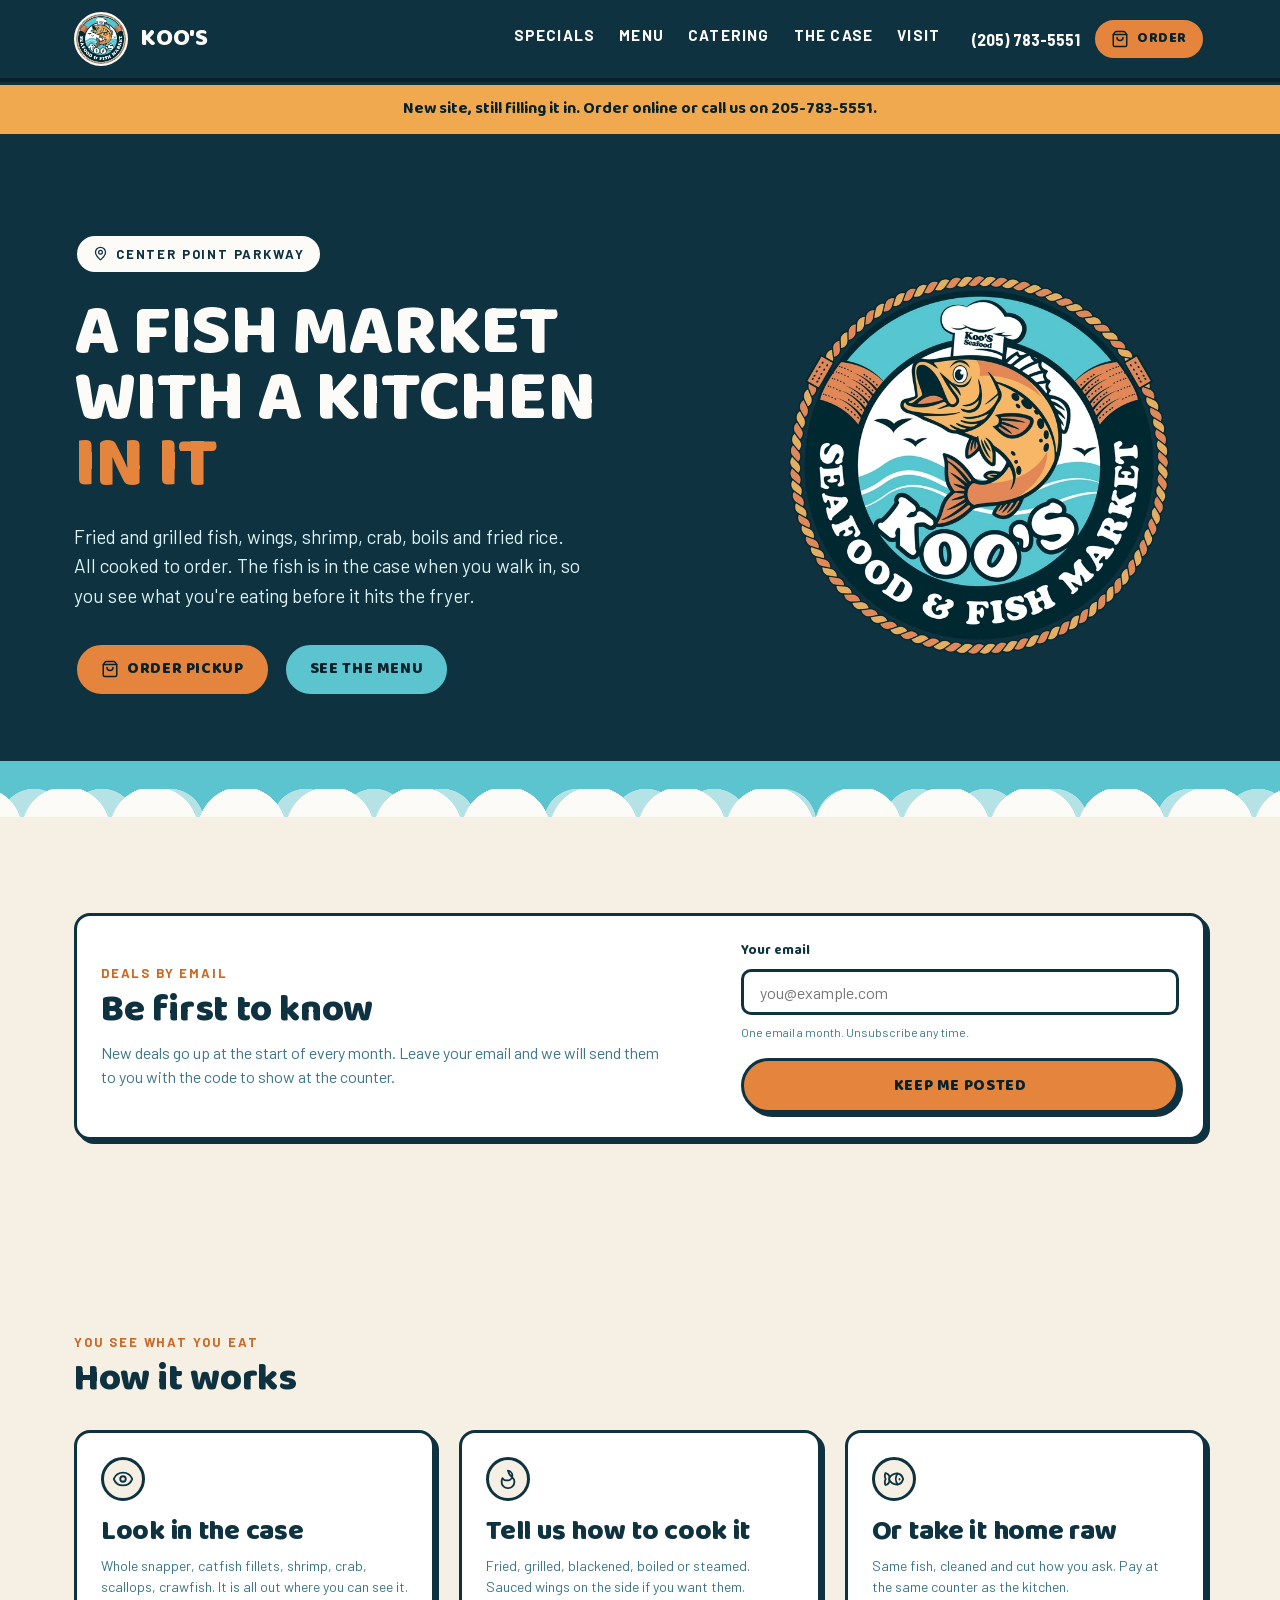
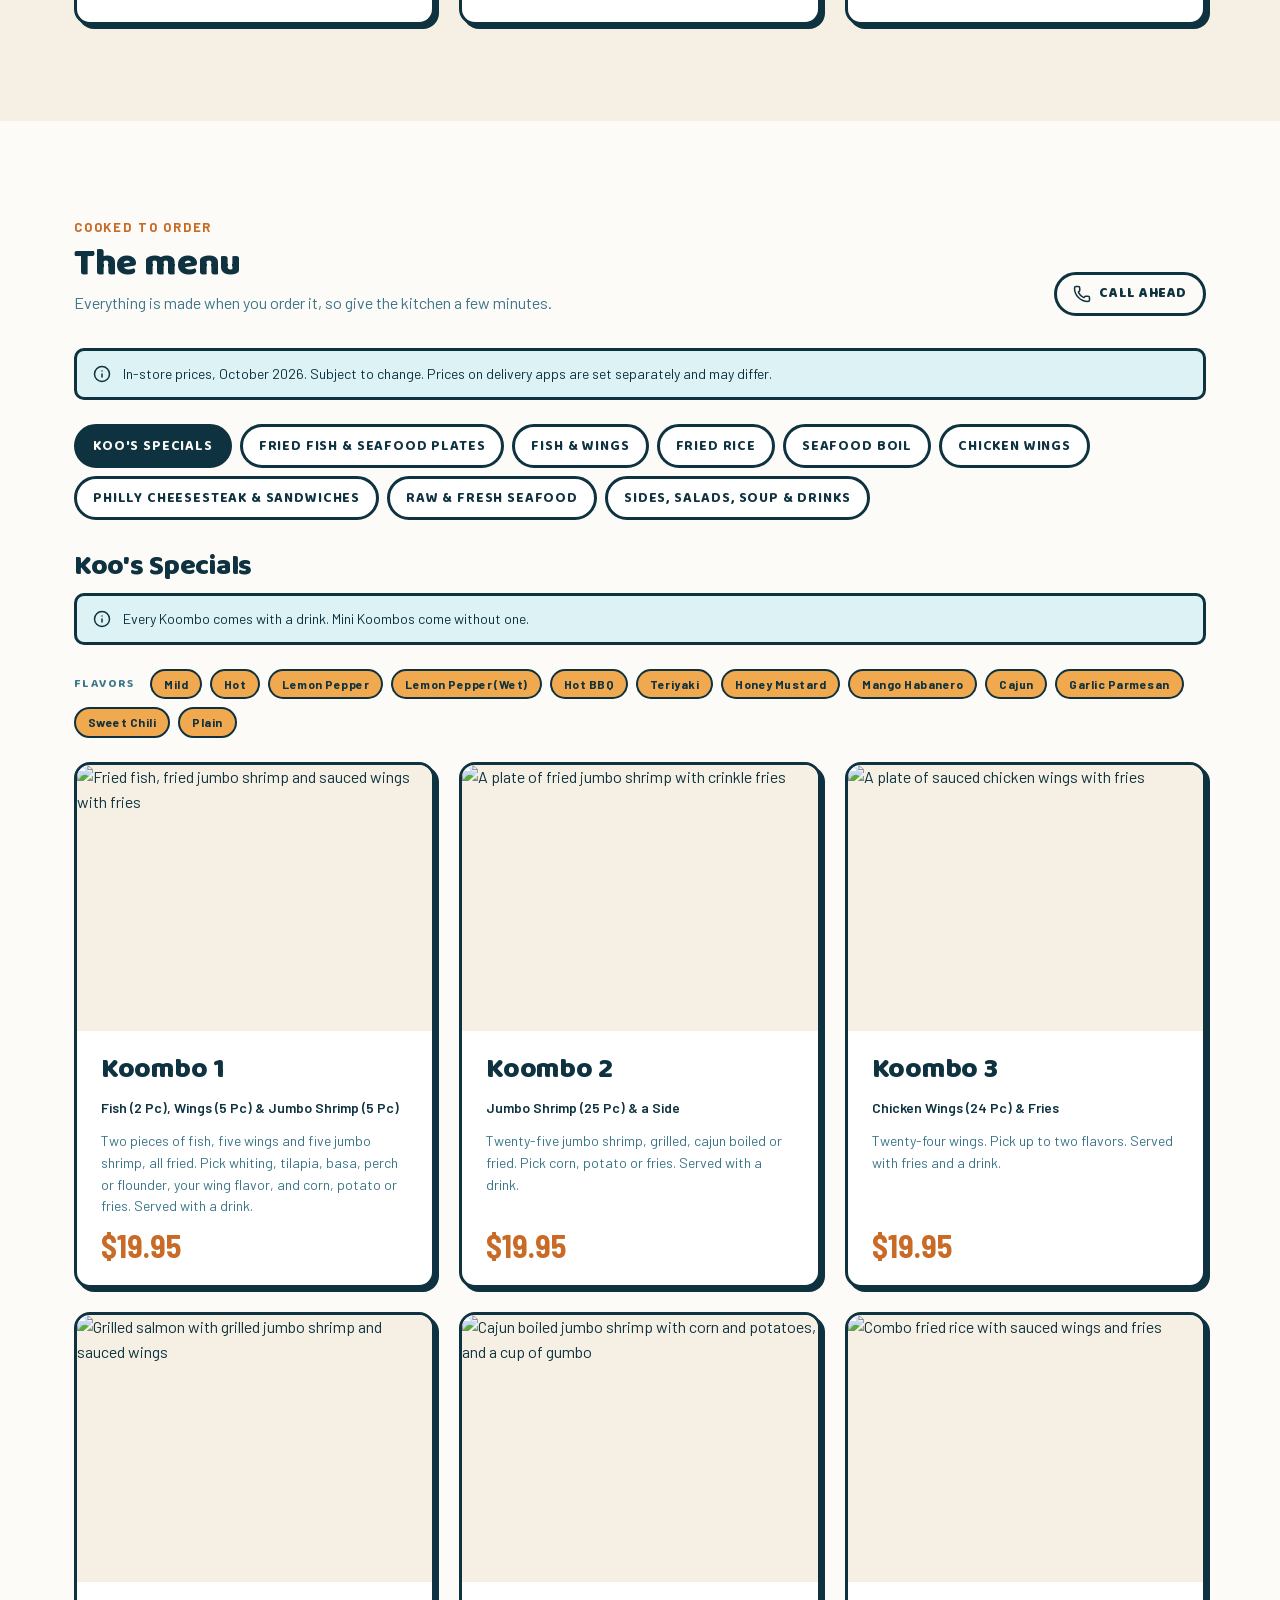
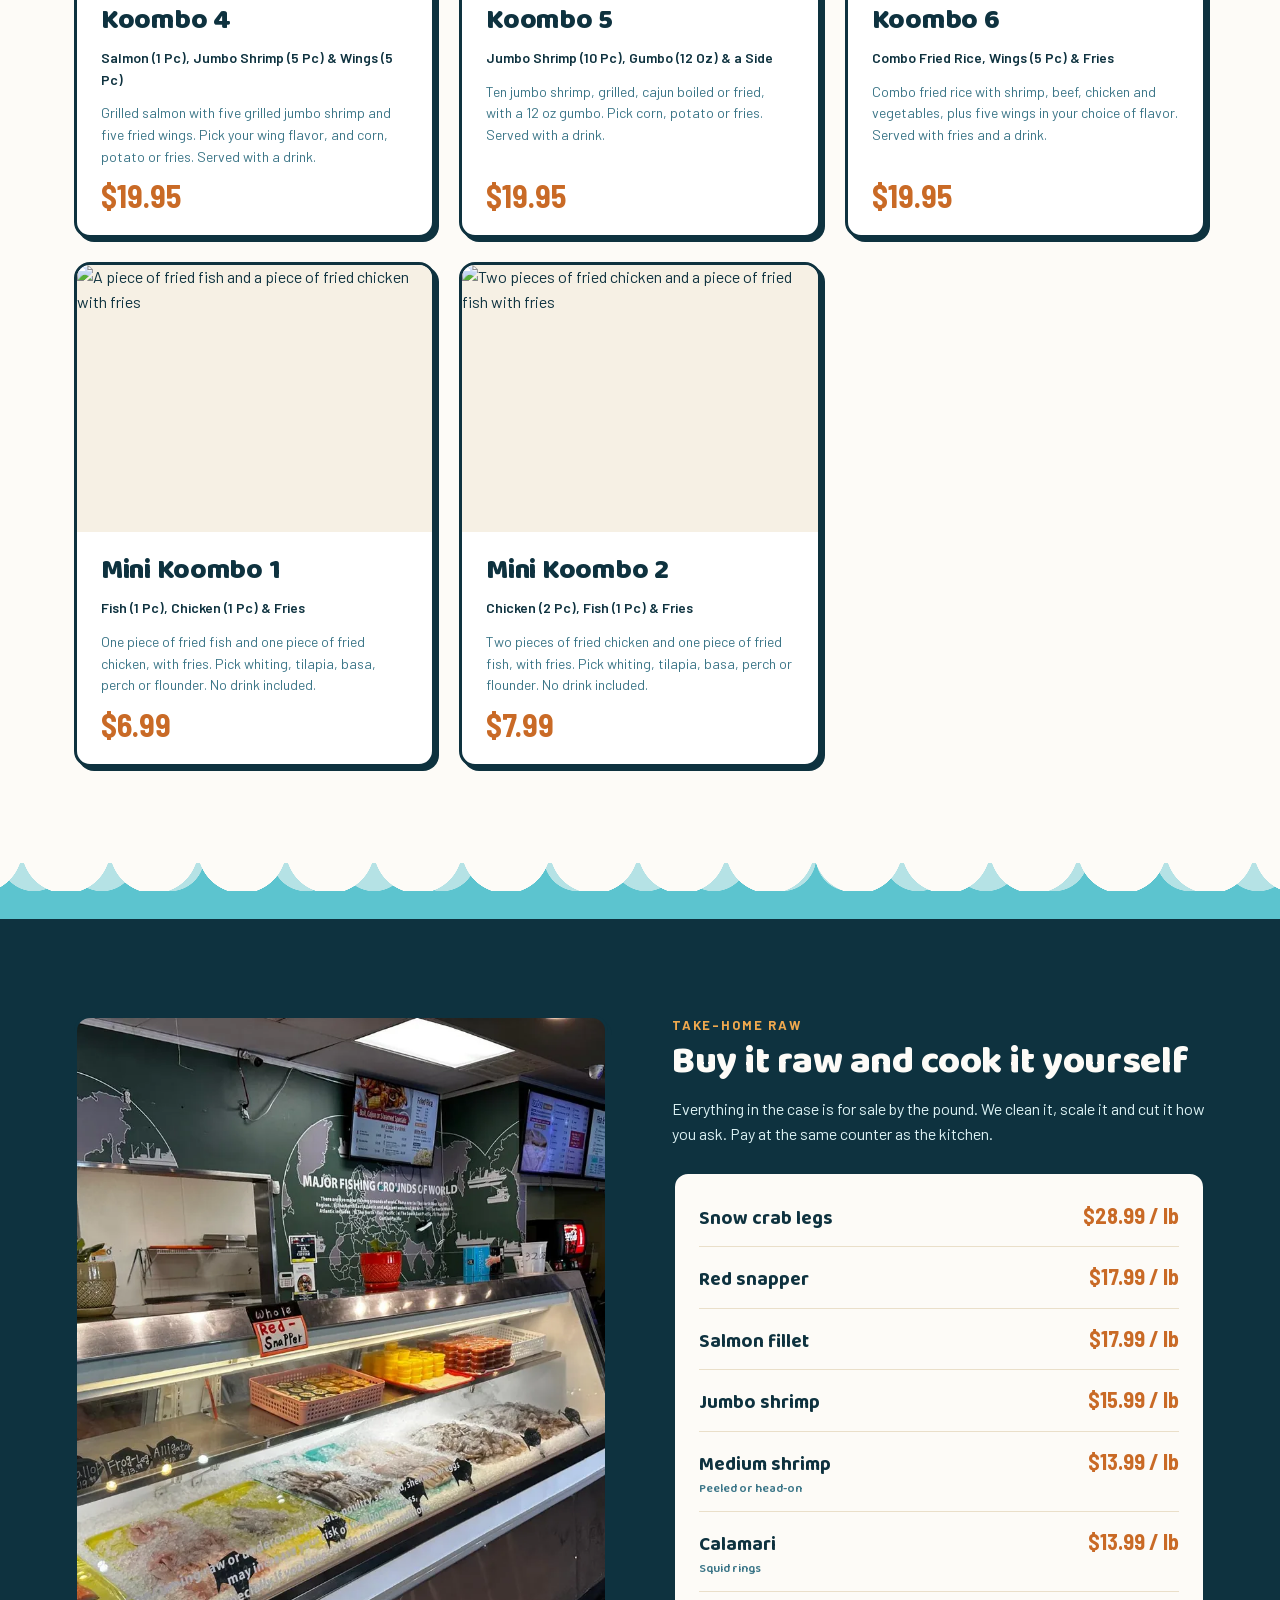
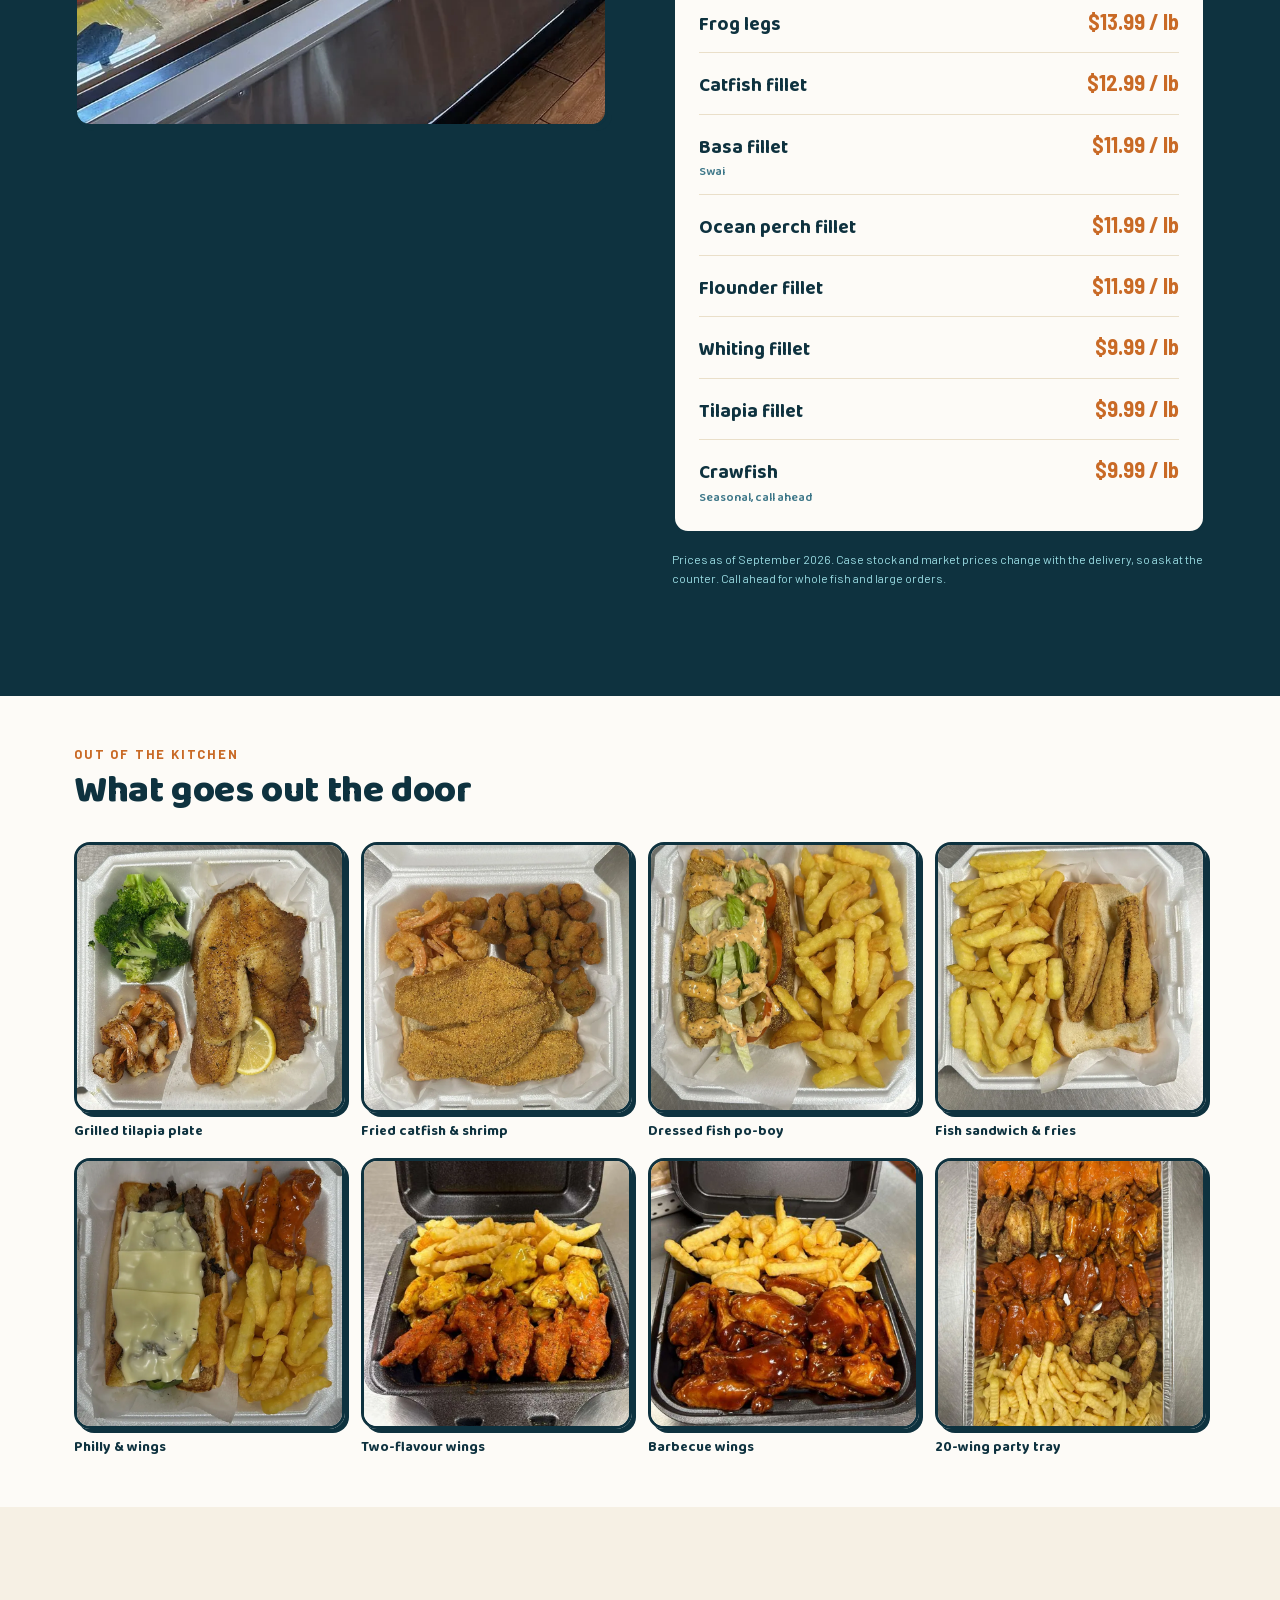
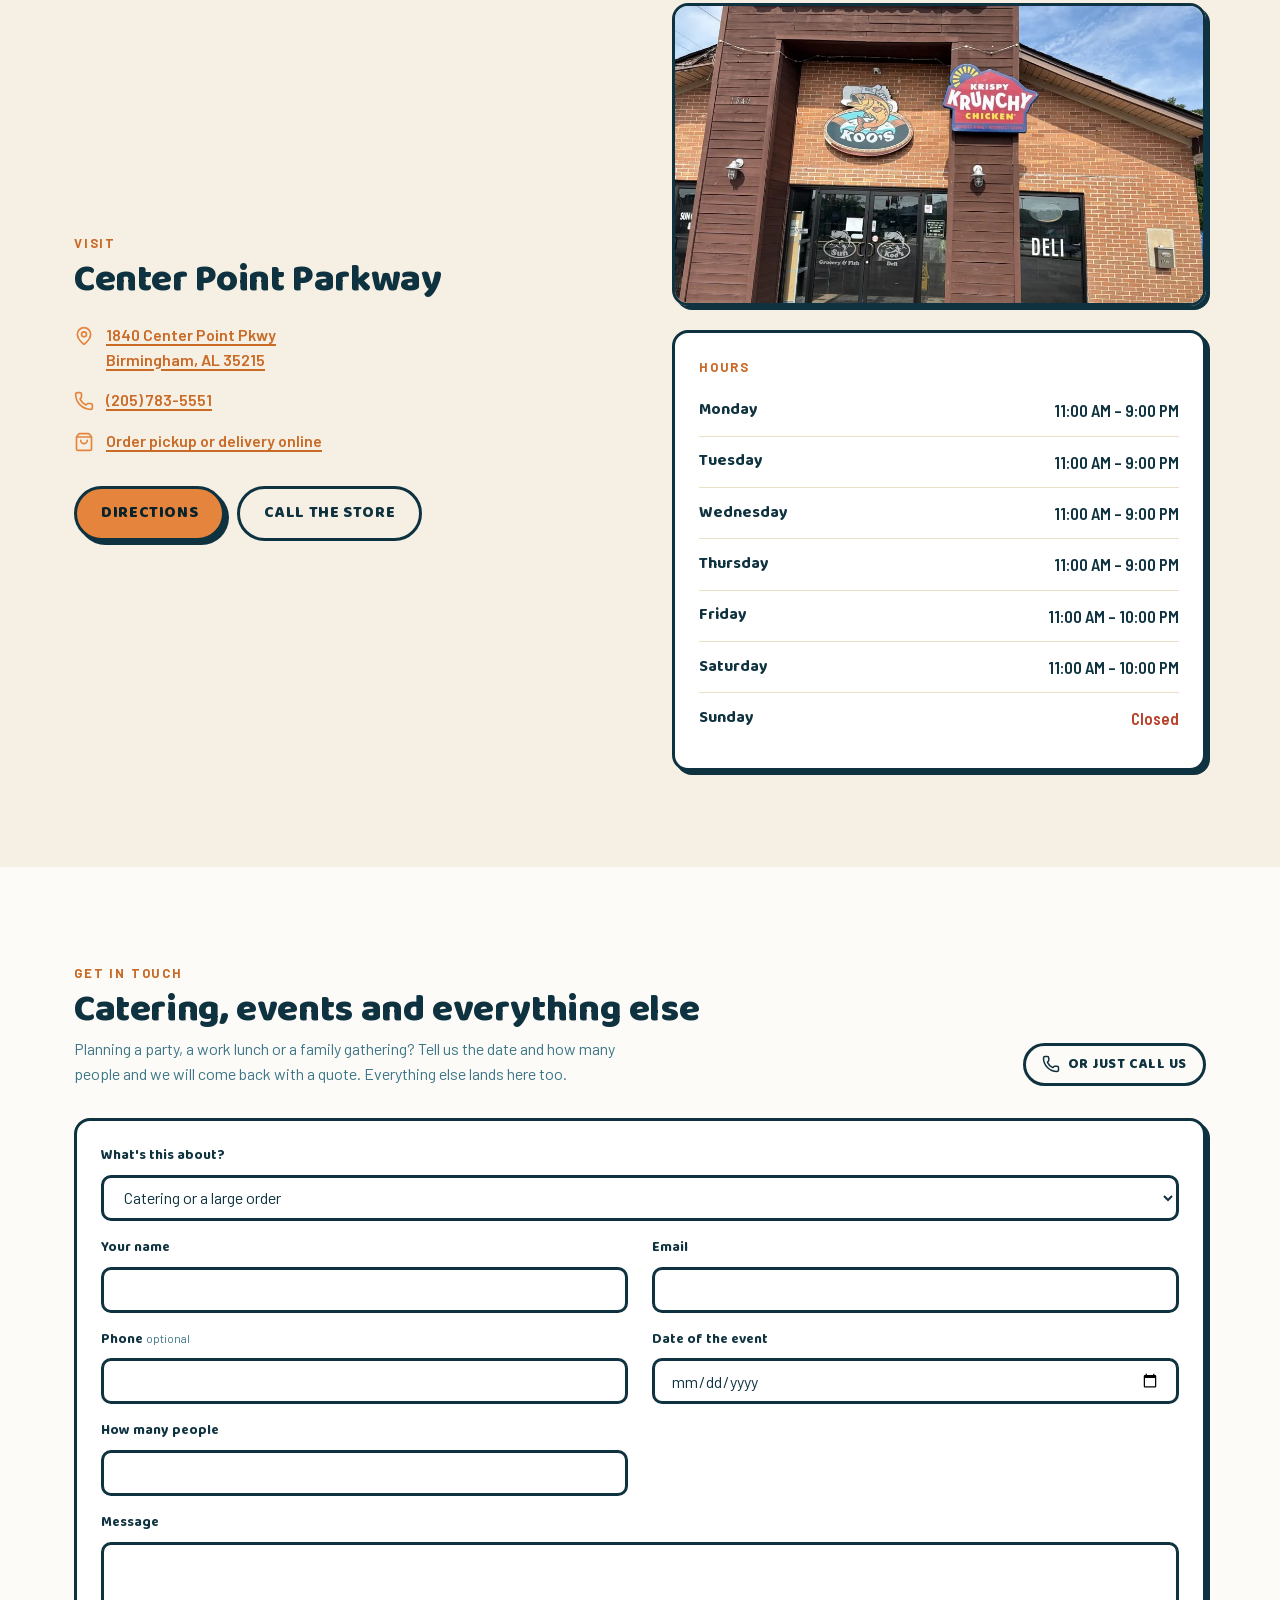
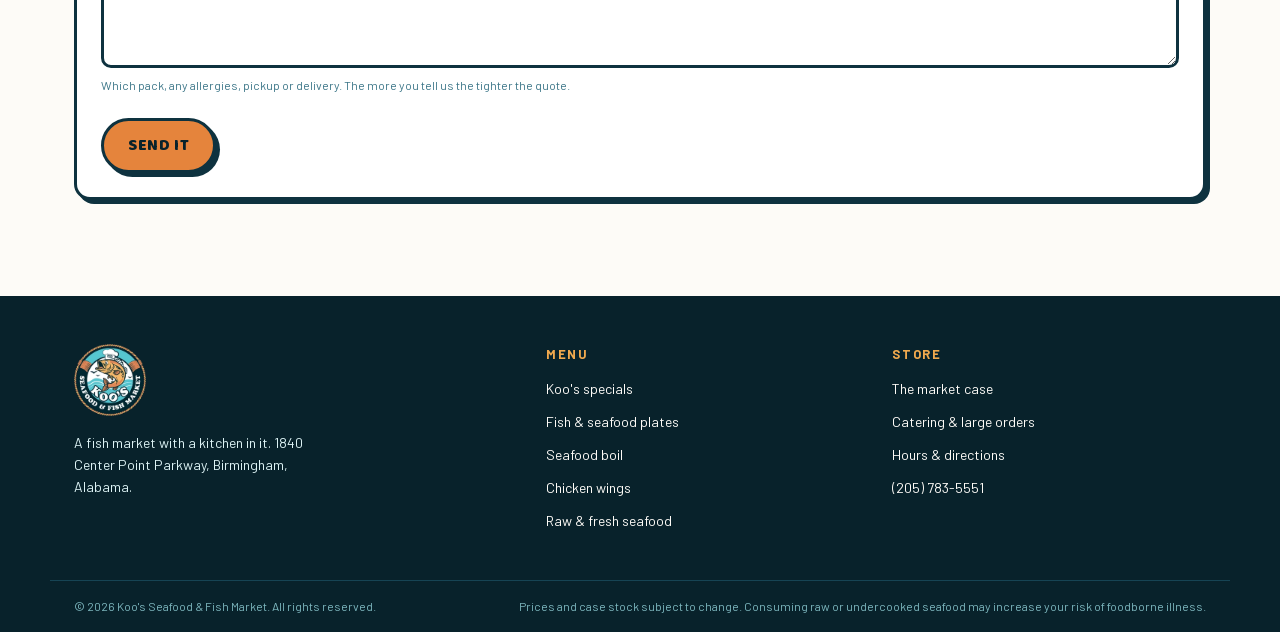
==== commit d50da6b4: "Add files via upload" ====
--- a/index.html
+++ b/index.html
@@ -12,7 +12,7 @@
 <meta property="og:url" content="https://koosseafood.com/">
 <link rel="canonical" href="https://koosseafood.com/">
 
-<link rel="stylesheet" href="styles.css?v=d30bcaa1">
+<link rel="stylesheet" href="styles.css?v=b0426398">
 
 <!-- Google tag (gtag.js) -->
 <script async src="https://www.googletagmanager.com/gtag/js?id=G-PX8HQTY0FQ"></script>
@@ -55,6 +55,7 @@
     </a>
     <nav class="nav__links" aria-label="Main">
       <a href="#deals">Deals</a>
+      <a href="#menu" data-tab="specials">Specials</a>
       <a href="#menu">Menu</a>
       <a href="#contact">Catering</a>
       <a href="#case">The Case</a>
@@ -188,7 +189,7 @@
     </div>
 
     <div class="menu-note" style="margin-bottom:var(--space-5)">
-      <svg xmlns="http://www.w3.org/2000/svg" viewBox="0 0 24 24" fill="none" stroke="currentColor" stroke-width="2" stroke-linecap="round" stroke-linejoin="round" aria-hidden="true"><circle cx="12" cy="12" r="10"/><path d="M12 16v-4"/><path d="M12 8h.01"/></svg><span>In-store prices, September 2026. Subject to change. Prices on delivery apps are set separately and may differ.</span>
+      <svg xmlns="http://www.w3.org/2000/svg" viewBox="0 0 24 24" fill="none" stroke="currentColor" stroke-width="2" stroke-linecap="round" stroke-linejoin="round" aria-hidden="true"><circle cx="12" cy="12" r="10"/><path d="M12 16v-4"/><path d="M12 8h.01"/></svg><span>In-store prices, October 2026. Subject to change. Prices on delivery apps are set separately and may differ.</span>
     </div>
 
     <div class="tabs" role="tablist" aria-label="Menu sections" id="menuTabs"></div>
@@ -356,6 +357,7 @@
     <div>
       <h4>Menu</h4>
       <ul>
+        <li><a href="#menu" data-tab="specials">Koo&#39;s specials</a></li>
         <li><a href="#menu">Fish &amp; seafood plates</a></li>
         <li><a href="#menu">Seafood boil</a></li>
         <li><a href="#menu">Chicken wings</a></li>
@@ -516,9 +518,38 @@
      Categories match the boards over your counter.
      "$—" means the price is still to come.
   --------------------------------------------------------------------- */
-  /* NOTE: "Koo's Specials" is not on the September 2026 in-store price list,
-     so it is not shown. Send its in-store prices and it goes back in. */
+  /* KOO'S SPECIALS: shown first, as photo cards (layout: "cards").
+     Name before " · " is the card title, the rest prints underneath.
+     `image` is a 4:3 photo in img/. Every other category stays a list. */
   menu: [
+    { id: "specials", label: "Koo's Specials", layout: "cards", flavors: true,
+      note: "Every Koombo comes with a drink. Mini Koombos come without one.",
+      items: [
+        { name: "Koombo 1 · Fish (2 Pc), Wings (5 Pc) & Jumbo Shrimp (5 Pc)", price: "$19.95", image: "img/koombo_1.webp",
+          alt: "Fried fish, fried jumbo shrimp and sauced wings with fries",
+          desc: "Two pieces of fish, five wings and five jumbo shrimp, all fried. Pick whiting, tilapia, basa, perch or flounder, your wing flavor, and corn, potato or fries. Served with a drink." },
+        { name: "Koombo 2 · Jumbo Shrimp (25 Pc) & a Side", price: "$19.95", image: "img/koombo_2.webp",
+          alt: "A plate of fried jumbo shrimp with crinkle fries",
+          desc: "Twenty-five jumbo shrimp, grilled, cajun boiled or fried. Pick corn, potato or fries. Served with a drink." },
+        { name: "Koombo 3 · Chicken Wings (24 Pc) & Fries", price: "$19.95", image: "img/koombo_3.webp",
+          alt: "A plate of sauced chicken wings with fries",
+          desc: "Twenty-four wings. Pick up to two flavors. Served with fries and a drink." },
+        { name: "Koombo 4 · Salmon (1 Pc), Jumbo Shrimp (5 Pc) & Wings (5 Pc)", price: "$19.95", image: "img/koombo_4.webp",
+          alt: "Grilled salmon with grilled jumbo shrimp and sauced wings",
+          desc: "Grilled salmon with five grilled jumbo shrimp and five fried wings. Pick your wing flavor, and corn, potato or fries. Served with a drink." },
+        { name: "Koombo 5 · Jumbo Shrimp (10 Pc), Gumbo (12 Oz) & a Side", price: "$19.95", image: "img/koombo_5.webp",
+          alt: "Cajun boiled jumbo shrimp with corn and potatoes, and a cup of gumbo",
+          desc: "Ten jumbo shrimp, grilled, cajun boiled or fried, with a 12 oz gumbo. Pick corn, potato or fries. Served with a drink." },
+        { name: "Koombo 6 · Combo Fried Rice, Wings (5 Pc) & Fries", price: "$19.95", image: "img/koombo_6.webp",
+          alt: "Combo fried rice with sauced wings and fries",
+          desc: "Combo fried rice with shrimp, beef, chicken and vegetables, plus five wings in your choice of flavor. Served with fries and a drink." },
+        { name: "Mini Koombo 1 · Fish (1 Pc), Chicken (1 Pc) & Fries", price: "$6.99", image: "img/mini_1.webp",
+          alt: "A piece of fried fish and a piece of fried chicken with fries",
+          desc: "One piece of fried fish and one piece of fried chicken, with fries. Pick whiting, tilapia, basa, perch or flounder. No drink included." },
+        { name: "Mini Koombo 2 · Chicken (2 Pc), Fish (1 Pc) & Fries", price: "$7.99", image: "img/mini_2.webp",
+          alt: "Two pieces of fried chicken and a piece of fried fish with fries",
+          desc: "Two pieces of fried chicken and one piece of fried fish, with fries. Pick whiting, tilapia, basa, perch or flounder. No drink included." }
+      ] },
     { id: "plates", label: "Fried Fish & Seafood Plates",
       note: "Fried or grilled to order. Every plate comes with a side and a drink.",
       items: [
@@ -715,7 +746,20 @@
            <span class="flavors__label">Flavors</span>
            ${KOOS.wingFlavors.map(f => `<span class="tag tag--flavor">${esc(f)}</span>`).join("")}
          </div>` : "";
-    const body = s.items.length
+    const cards = s.layout === "cards" && s.items.length
+      ? `<div class="promos specials">${s.items.map(it => {
+          const [title, sub] = it.name.split(" · ");
+          return `<article class="promo special">
+            <div class="promo__media"><img src="${it.image}" alt="${esc(it.alt || title)}" loading="lazy" width="1200" height="900"></div>
+            <div class="promo__body">
+              <h3>${esc(title)}</h3>
+              ${sub ? `<p class="special__sub">${esc(sub)}</p>` : ""}
+              <p>${esc(it.desc)}</p>
+              <div class="promo__prices"><span class="promo__now">${esc(it.price)}</span></div>
+            </div>
+          </article>`;
+        }).join("")}</div>` : "";
+    const body = cards ? cards : s.items.length
       // An item with a description becomes a button that opens it. Click, not
       // hover: phones have no hover, and a hover-open would shove the grid
       // around every time the pointer crossed a row.
@@ -757,6 +801,15 @@
   });
   renderSection(KOOS.menu[0]);
 
+  // Links with data-tab="<id>" (nav and footer "Specials") open that tab.
+  function openTab(id) {
+    const btn = document.getElementById("tab-" + id); if (!btn) return;
+    [...tabs.children].forEach(b => b.setAttribute("aria-selected", String(b === btn)));
+    renderSection(KOOS.menu.find(s => s.id === id));
+  }
+  document.querySelectorAll("a[data-tab]").forEach(a =>
+    a.addEventListener("click", () => openTab(a.dataset.tab)));
+
   // Delegated, so it keeps working after every tab switch re-renders the panel.
   panel.addEventListener("click", (e) => {
     const btn = e.target.closest(".menu-item__top"); if (!btn || btn.tagName !== "BUTTON") return;
--- a/styles.css
+++ b/styles.css
@@ -853,3 +853,7 @@
   font-size: var(--size-caption); color: var(--teal-300); opacity: .8;
   display: flex; flex-wrap: wrap; gap: var(--space-4); justify-content: space-between;
 }
+
+/* ---- Koo's Specials cards (menu tab, reuses .promo) ---- */
+.specials { margin-top: var(--space-5); }
+.promo__body p.special__sub { flex: none; color: var(--navy-800); font-weight: 600; font-size: var(--size-body-s); }
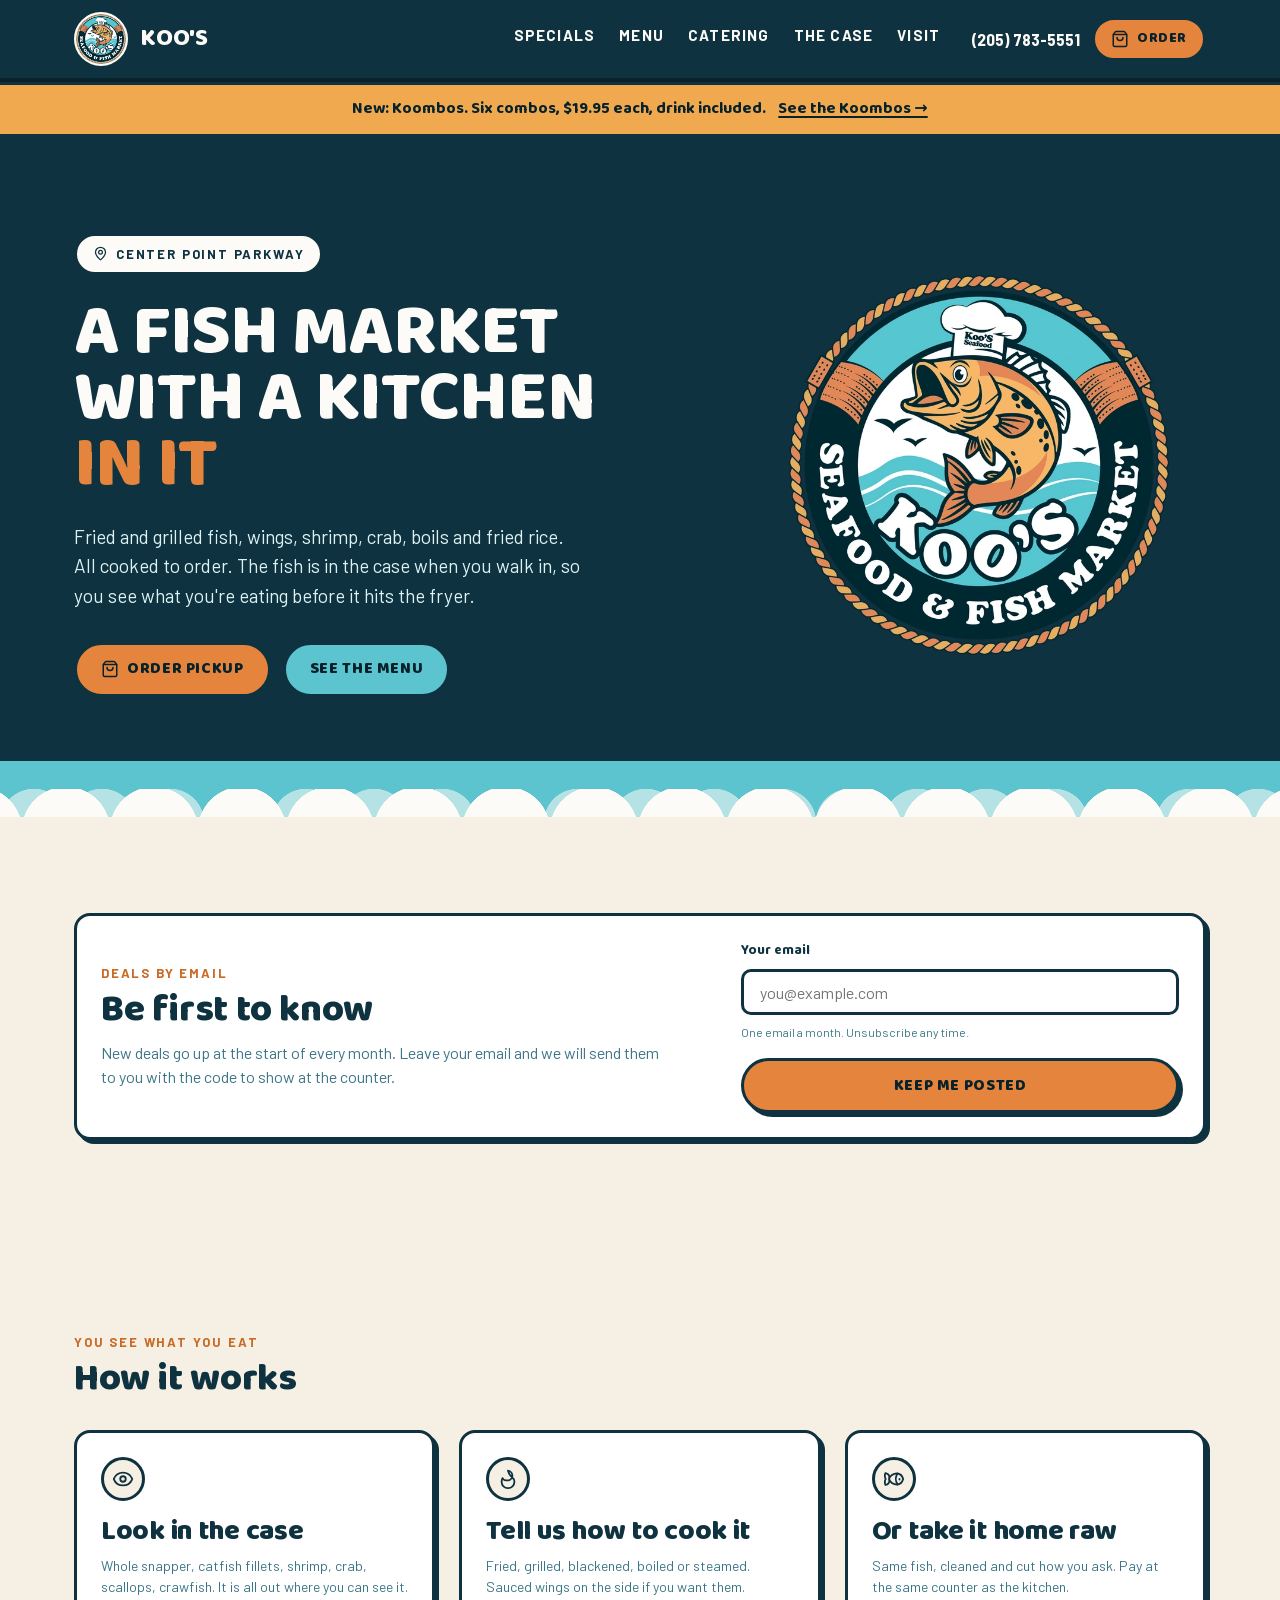
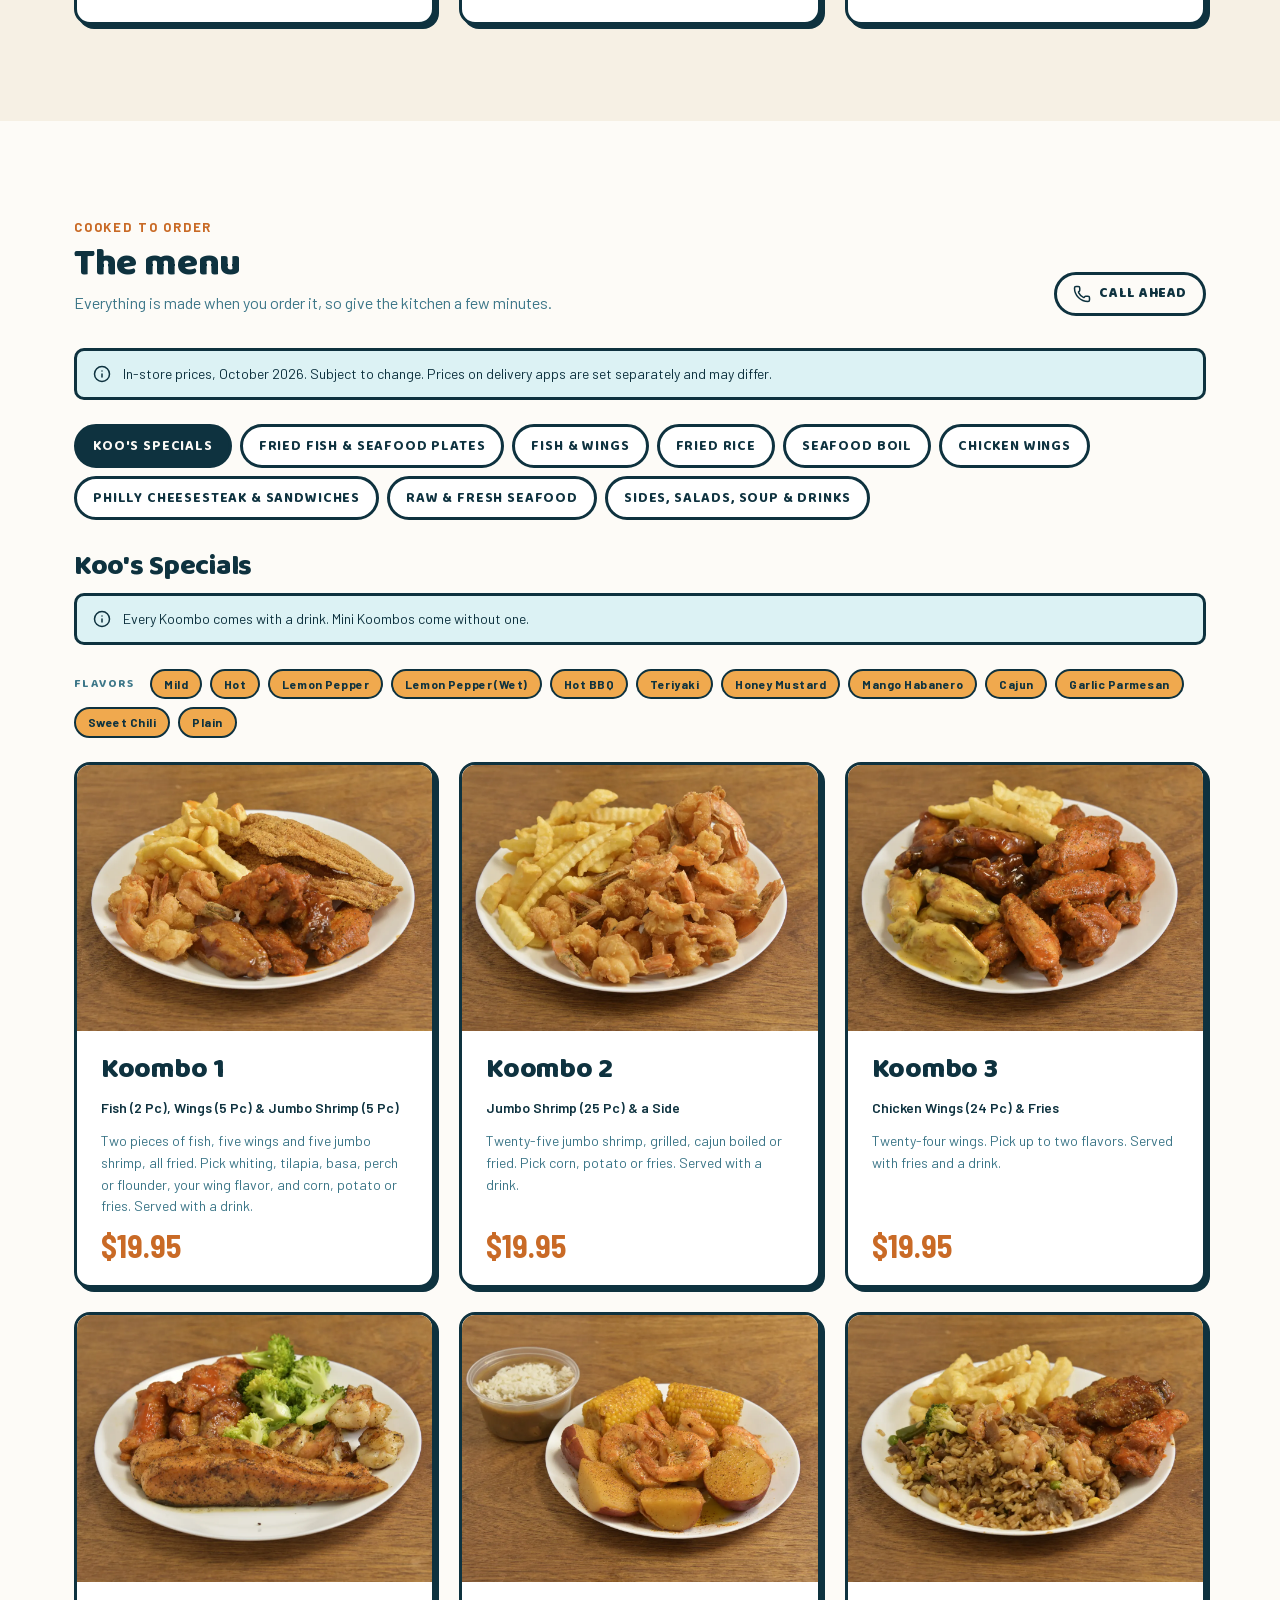
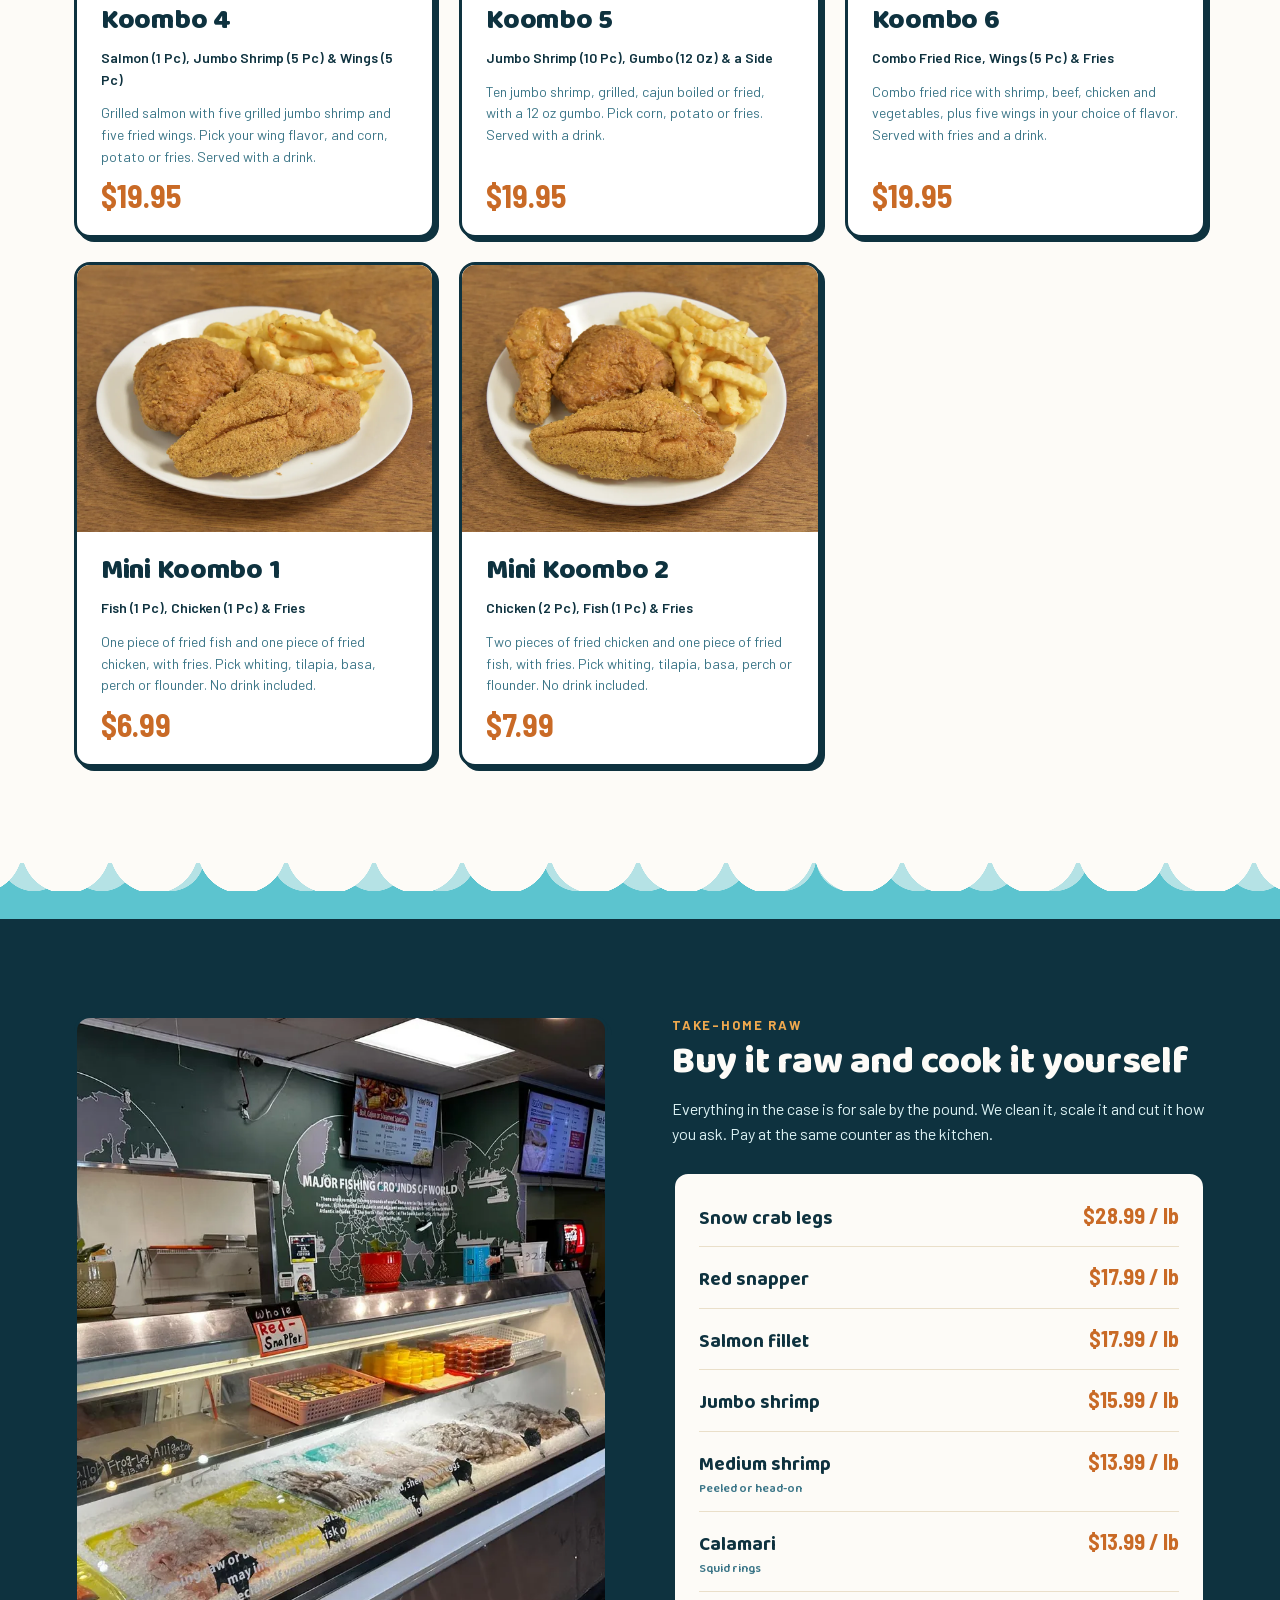
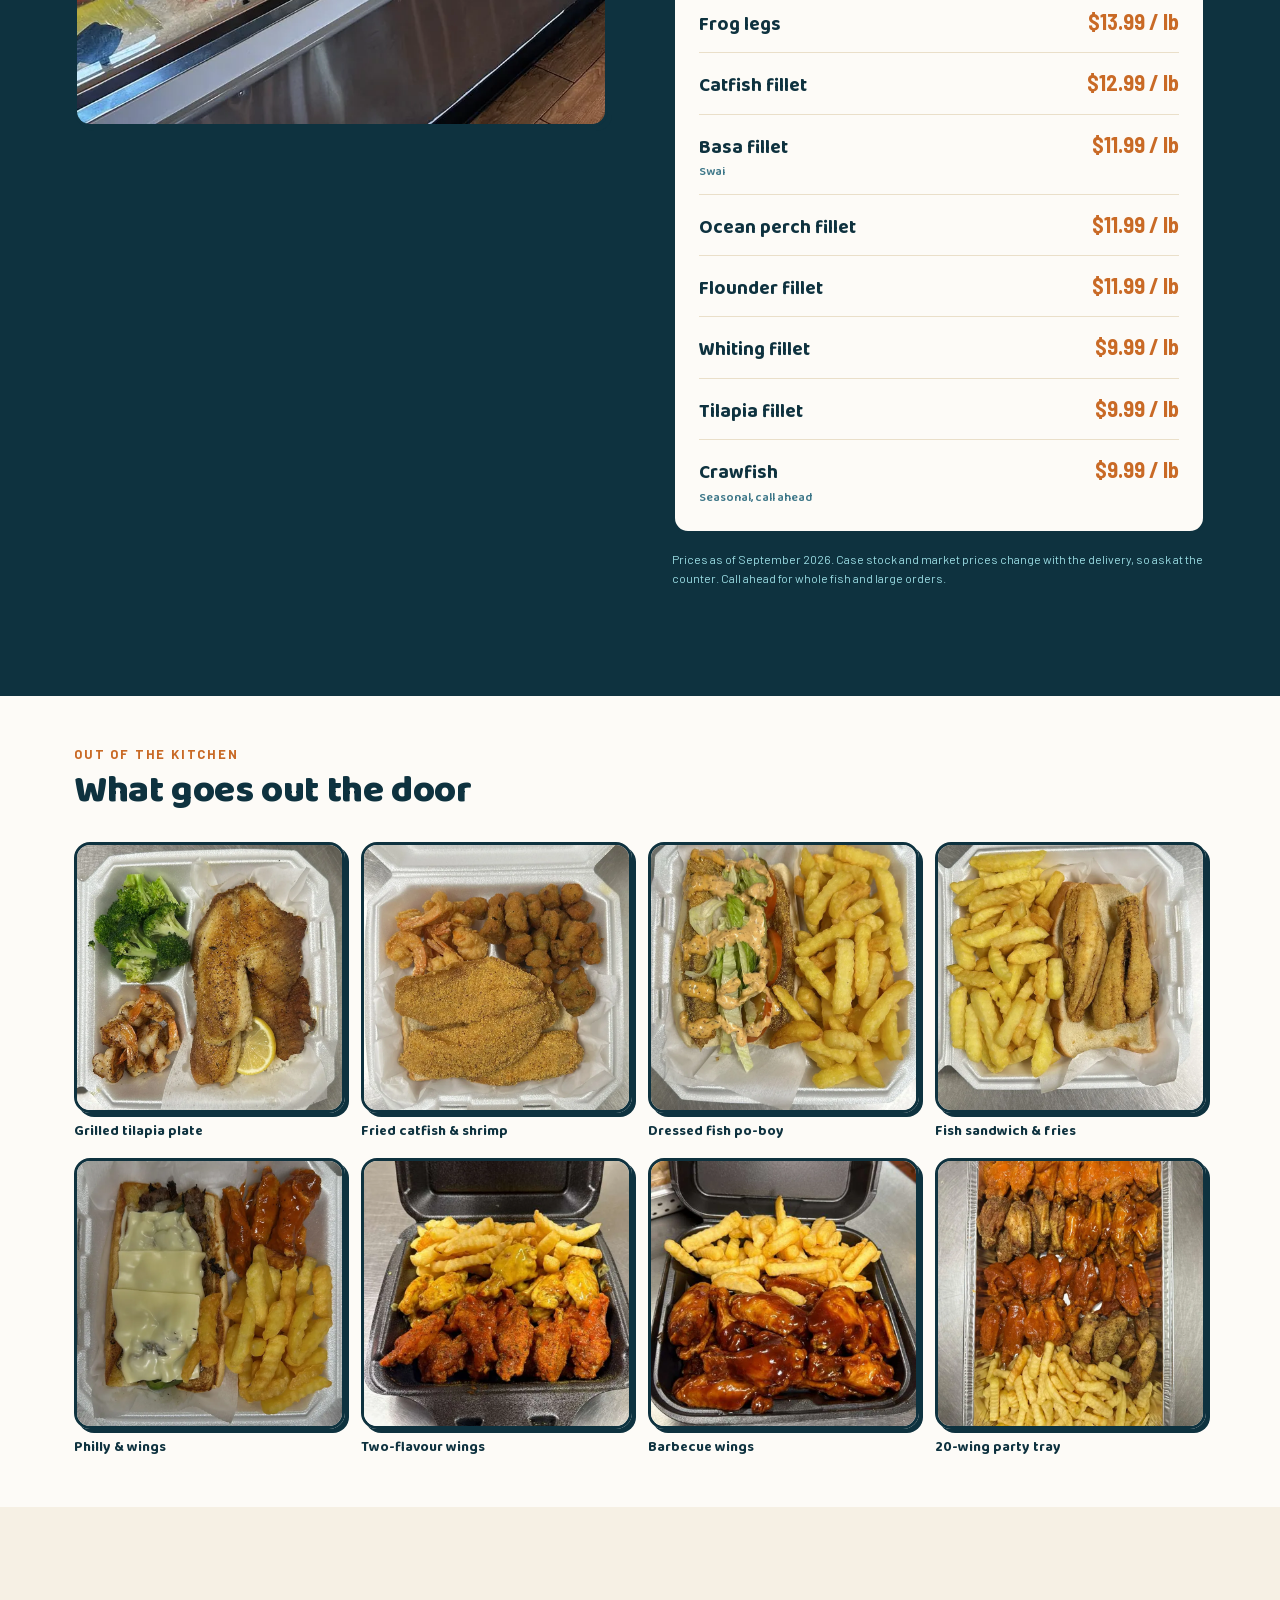
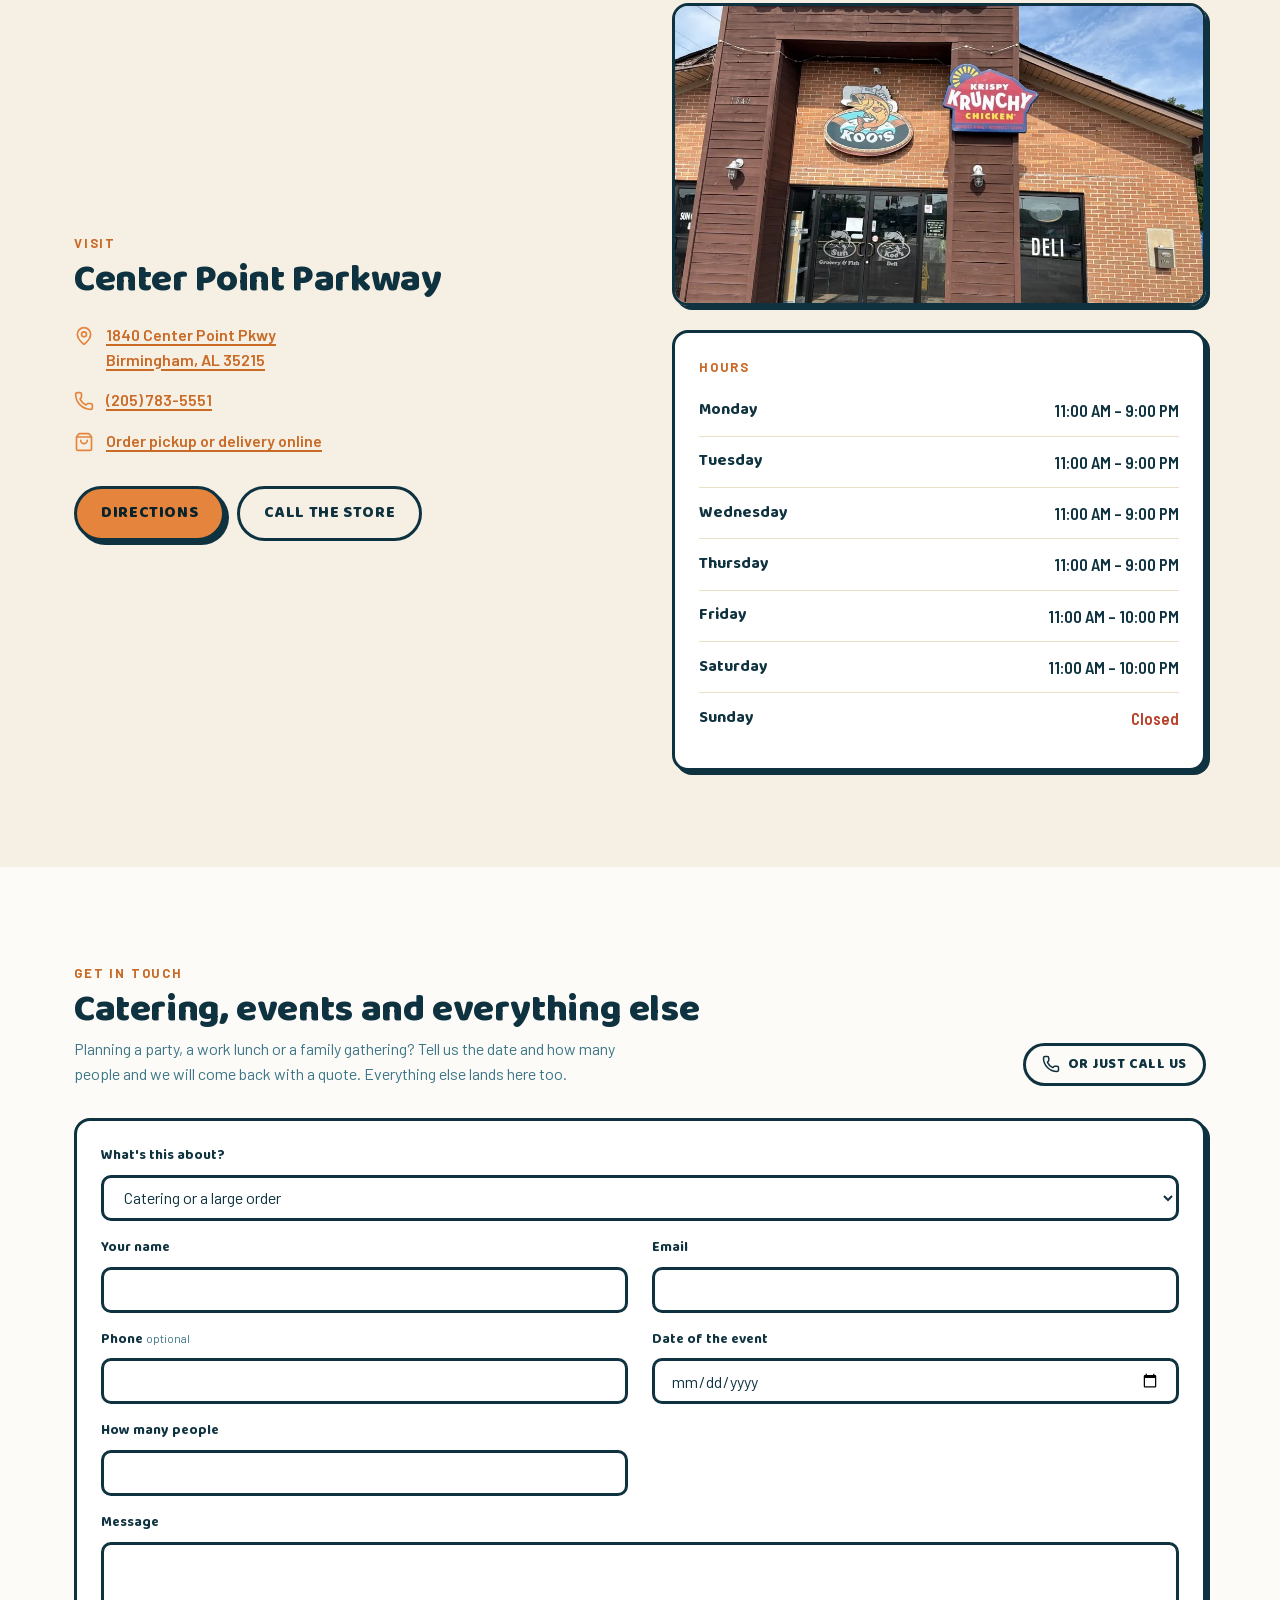
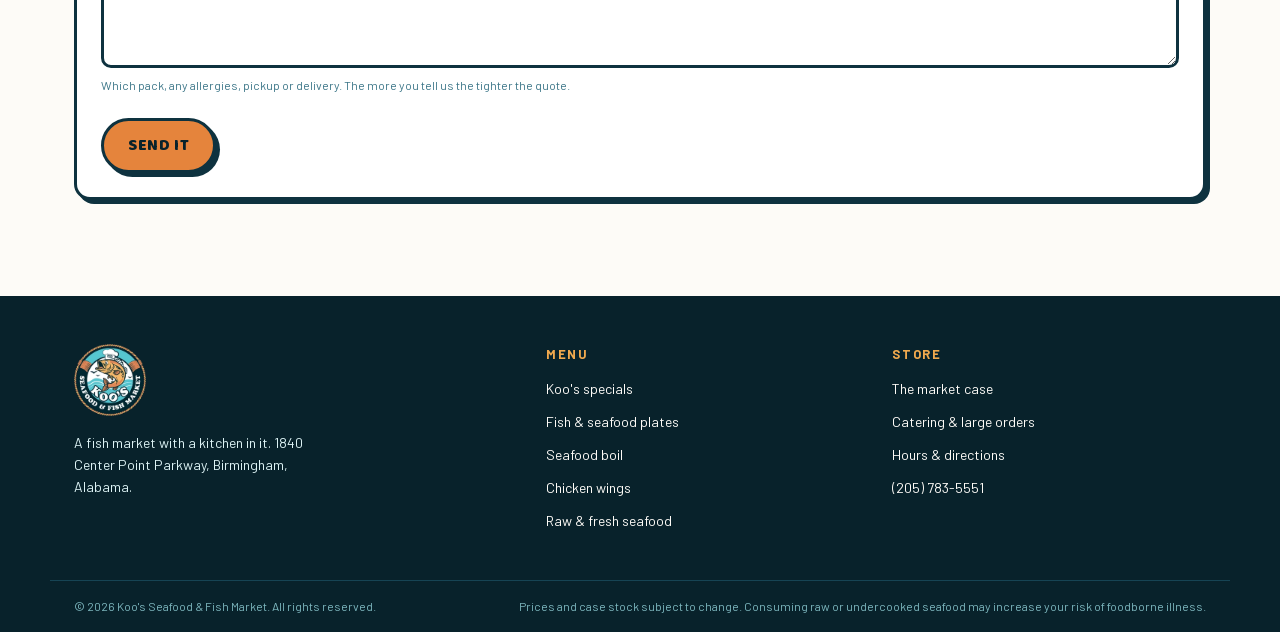
==== commit 7c9a29cb: "Add files via upload" ====
--- a/index.html
+++ b/index.html
@@ -75,6 +75,7 @@
   <div class="promo-strip__inner">
     <span id="promoStripText"></span>
     <a href="#deals">See all deals &rarr;</a>
+    <a href="#menu" id="promoStripLink" hidden></a>
   </div>
 </div>
 
@@ -433,7 +434,8 @@
      Set to "" to show nothing. When deals ARE running, the first deal
      takes this space over automatically and this line is ignored.
   --------------------------------------------------------------------- */
-  notice: "New site, still filling it in. Order online or call us on 205-783-5551.",
+  notice: "New: Koombos. Six combos, $19.95 each, drink included.",
+  noticeLink: { text: "See the Koombos", tab: "specials" },   // null = no link
 
   /* ---- CONTACT FORM ----------------------------------------------------
      Web3Forms access key. Get it at web3forms.com by entering the inbox you
@@ -718,6 +720,12 @@
     });
     if (KOOS.notice) {
       $("#promoStripText").textContent = KOOS.notice;
+      if (KOOS.noticeLink) {
+        const a = $("#promoStripLink");
+        a.textContent = KOOS.noticeLink.text + " \u2192";
+        a.dataset.tab = KOOS.noticeLink.tab;
+        a.hidden = false;
+      }
       $("#promoStrip").hidden = false;
     }
   }
